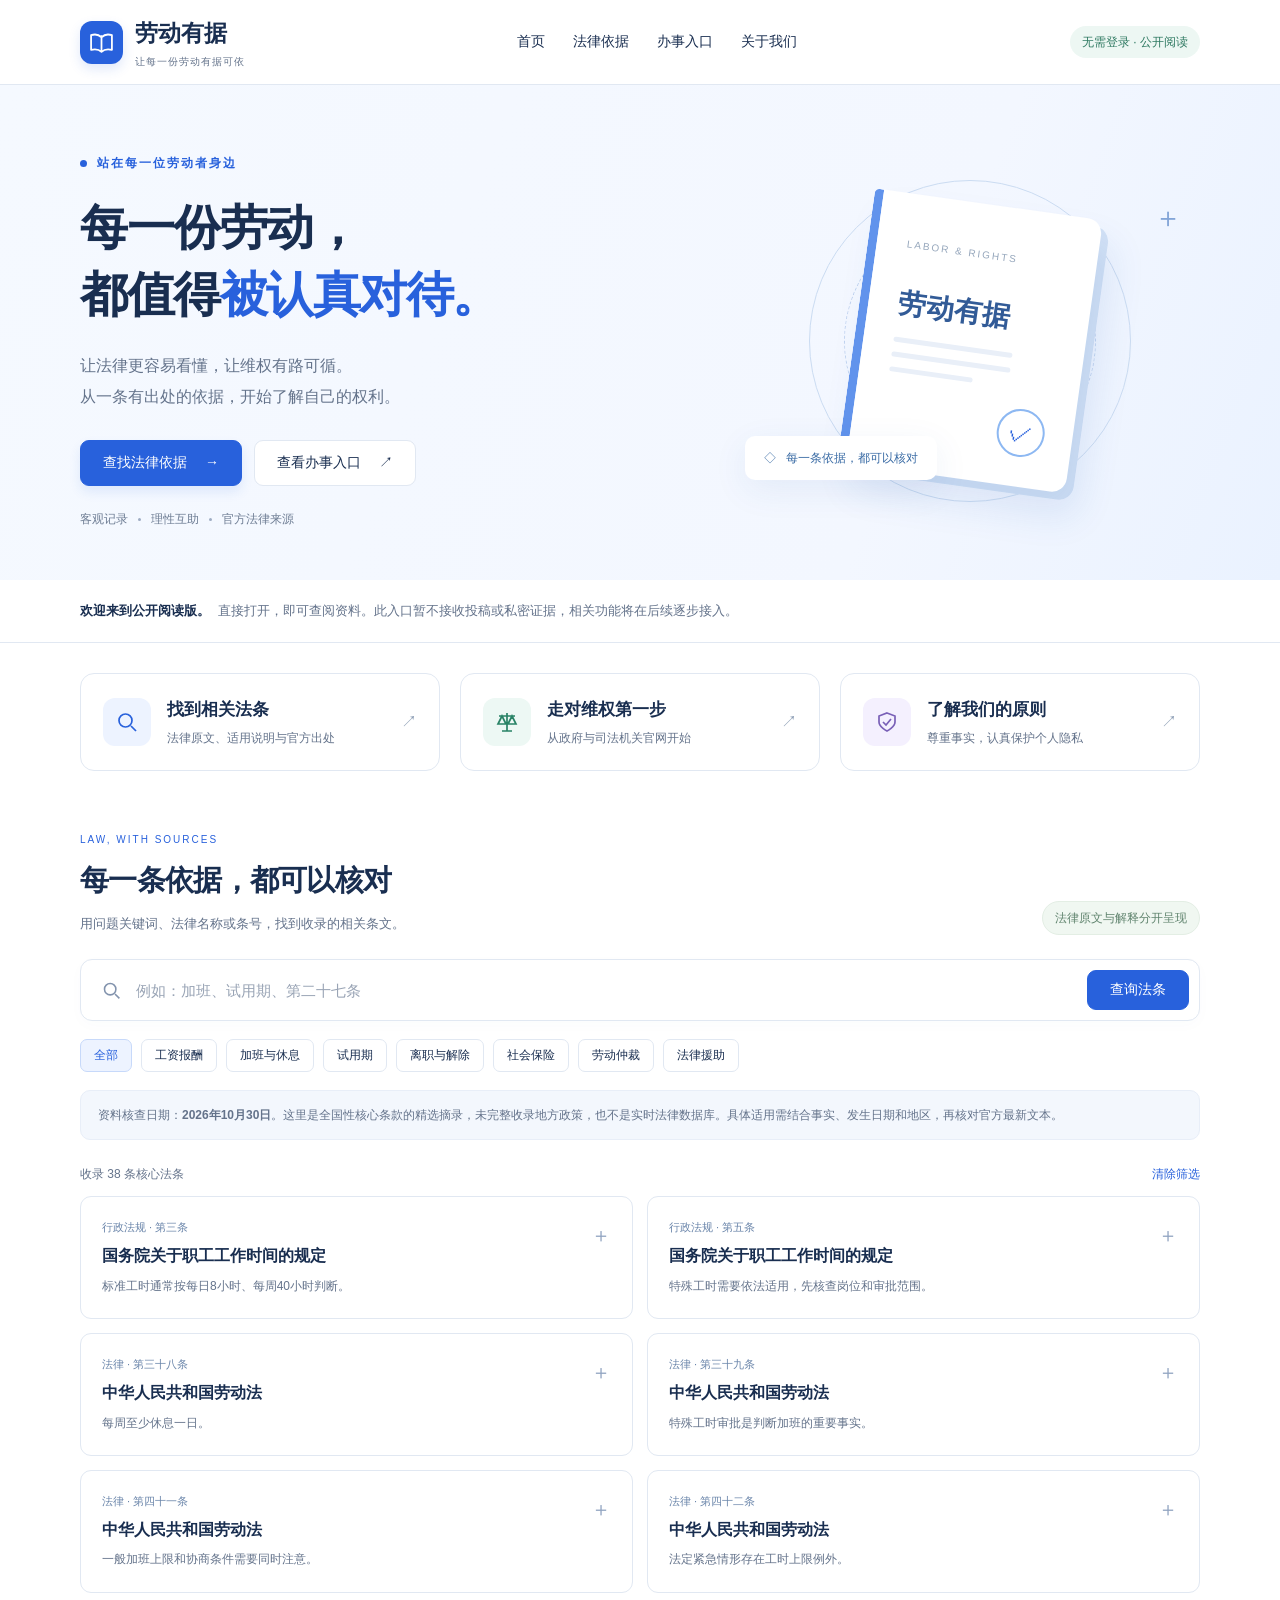
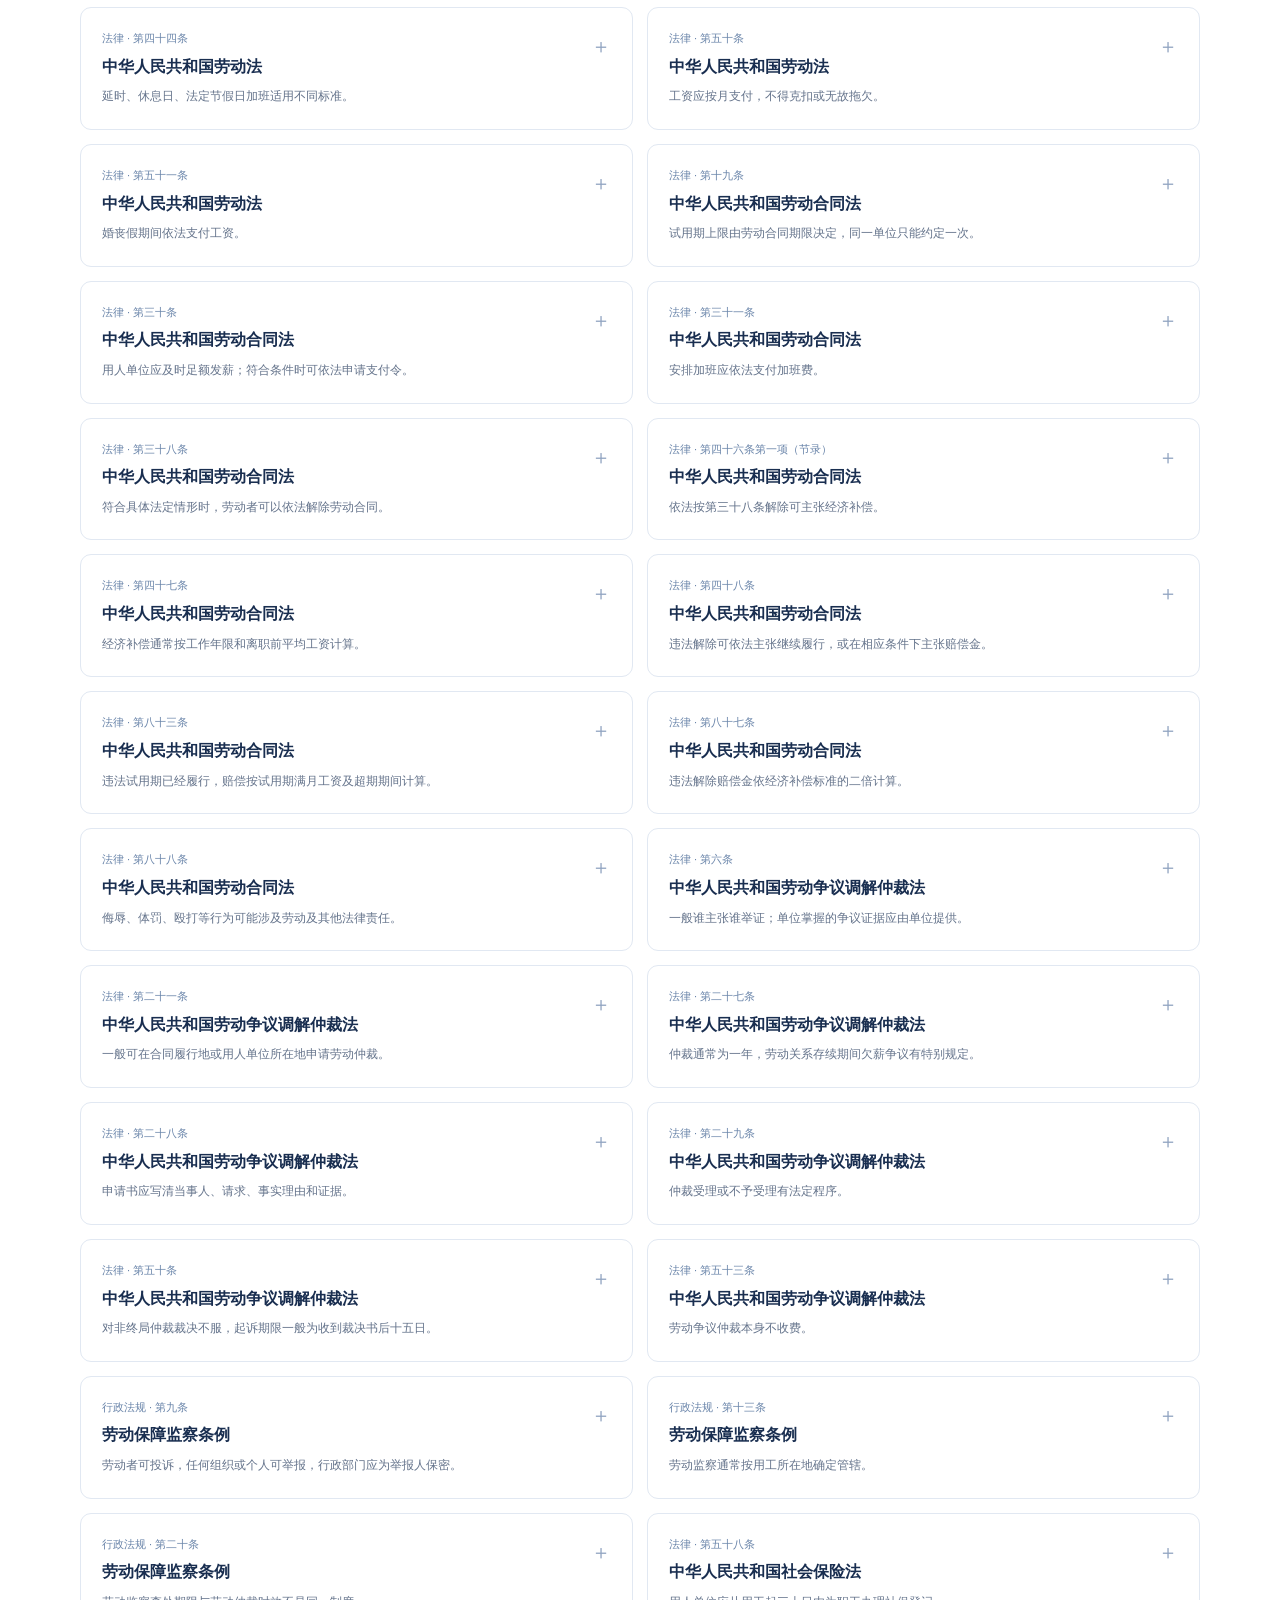
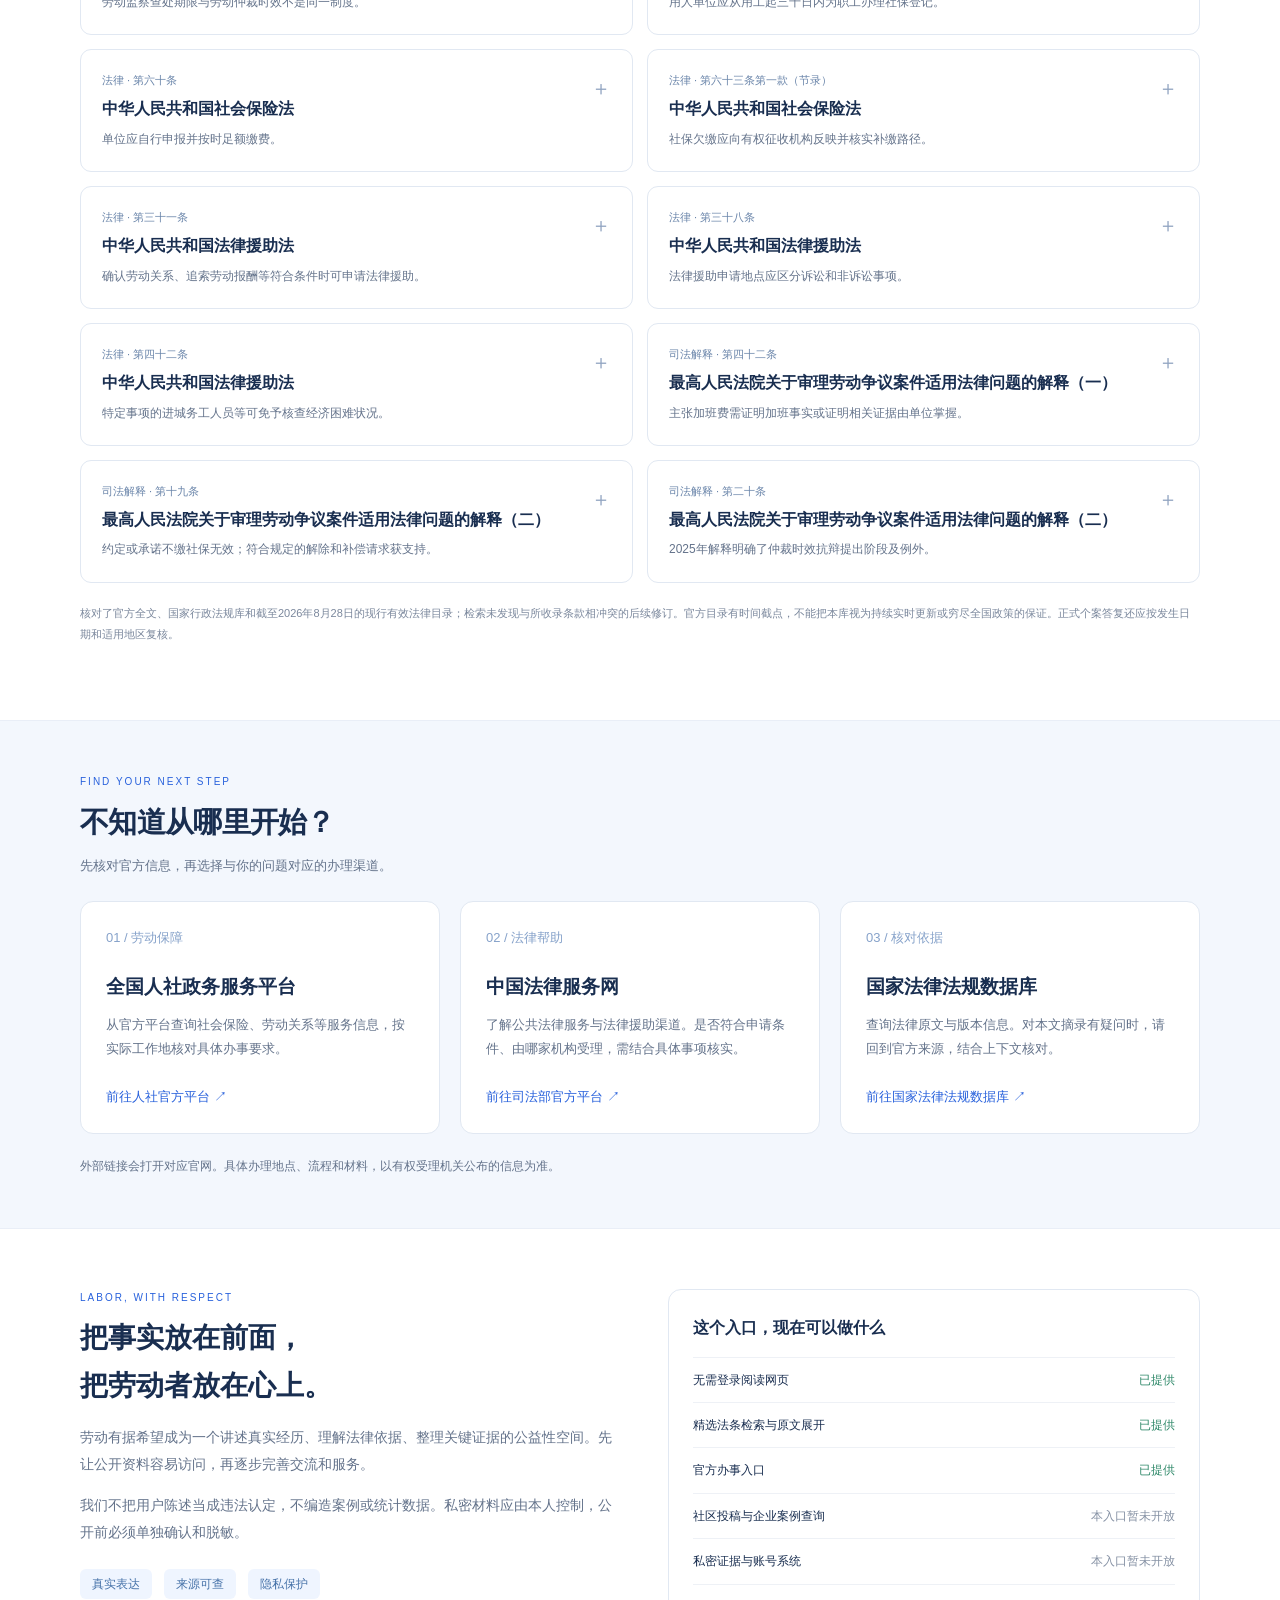
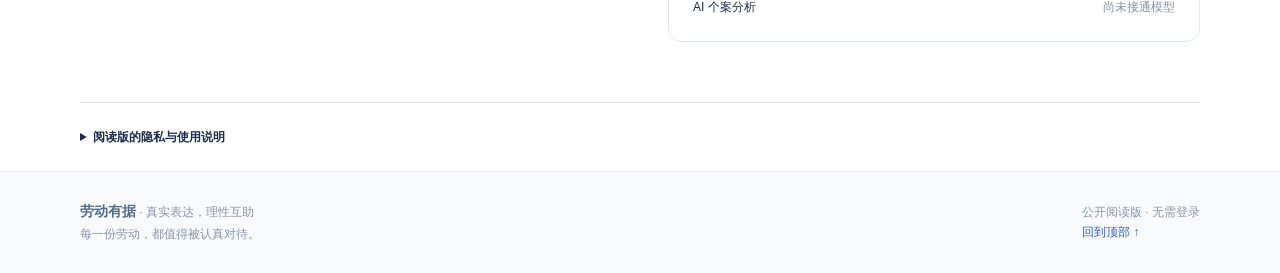
==== index.html @ a8820b89 "发布劳动有据公开阅读版 提供无需登录的首页、38条带官方来源的法条检索和官方办事入口。页面资源自包含，明确说明尚未接入的社区、证据和AI功能。" ====
<!doctype html>
<html lang="zh-CN">
<head>
<meta charset="utf-8"><meta name="viewport" content="width=device-width, initial-scale=1">
<meta name="description" content="劳动有据：无需登录阅读劳动法律资料，查询带官方来源的法条，找到维权办事入口。">
<meta name="theme-color" content="#2861dc"><meta name="referrer" content="no-referrer">
<title>劳动有据 · 让每一份劳动有据可依</title>
<link rel="icon" href="data:image/svg+xml,%3Csvg xmlns='http://www.w3.org/2000/svg' viewBox='0 0 64 64'%3E%3Crect width='64' height='64' rx='16' fill='%232861dc'/%3E%3Cpath d='M32 18v31M32 22c-7-6-15-6-22-5v27c7-1 15-1 22 5 7-6 15-6 22-5V17c-7-1-15-1-22 5Z' fill='none' stroke='white' stroke-width='4' stroke-linejoin='round'/%3E%3C/svg%3E">
<style>
:root{color-scheme:light;--blue:#2861dc;--ink:#192e50;--muted:#64738b;--line:#e1e8f2;--pale:#f3f7fd}*{box-sizing:border-box}html{scroll-behavior:smooth;scroll-padding-top:110px}body{margin:0;color:var(--ink);background:#fff;font-family:-apple-system,BlinkMacSystemFont,"Segoe UI","PingFang SC","Microsoft YaHei",sans-serif;line-height:1.7}a{color:inherit;text-decoration:none}button,input{font:inherit}button,a,input,summary{-webkit-tap-highlight-color:transparent}button,a{touch-action:manipulation}button,summary{cursor:pointer}a:focus-visible,button:focus-visible,input:focus-visible,summary:focus-visible{outline:3px solid #729eff;outline-offset:4px}button{color:inherit}svg{flex-shrink:0}h1,h2,h3,h4,p{margin-top:0}p{color:var(--muted)}.wrap{width:min(1120px,calc(100% - 48px));margin:auto}.skip{position:fixed;top:-100px;background:white;padding:12px;z-index:5}.skip:focus{top:10px}.header{border-bottom:1px solid var(--line);background:rgba(255,255,255,.97);position:sticky;top:0;z-index:3}.header-inner{min-height:84px;display:flex;align-items:center;justify-content:space-between;gap:20px}.brand{display:flex;align-items:center;gap:12px;font-weight:750;font-size:23px;white-space:nowrap}.brand small{font-size:10px;color:var(--muted);display:block;letter-spacing:1px;font-weight:400}.brand-mark{width:43px;height:43px;display:grid;place-items:center;border-radius:12px;background:var(--blue);color:white;box-shadow:0 5px 12px #2861dc25}.nav{display:flex;align-items:center;gap:28px;font-size:14px}.nav a:hover{color:var(--blue)}.pill{border-radius:50px;background:#edf7f3;color:#2e7961;padding:6px 12px;white-space:nowrap;font-size:12px}.hero{padding:68px 0 50px;background:linear-gradient(110deg,#f5f9ff,#f3f7ff 70%,#eaf2ff);overflow:hidden}.hero-inner{display:grid;grid-template-columns:1.35fr 1fr;align-items:center;gap:40px}.eyebrow{color:var(--blue);font-size:12px;letter-spacing:2px;font-weight:650;margin-bottom:22px;display:flex;align-items:center;gap:10px}.eyebrow:before{content:"";width:7px;height:7px;border-radius:50%;background:var(--blue)}h1{font-size:48px;line-height:1.38;letter-spacing:-1.5px;margin-bottom:22px}h1 span{color:var(--blue)}.hero-copy>p{font-size:16px;line-height:1.95}.actions{display:flex;gap:12px;margin-top:28px;flex-wrap:wrap}.btn{display:inline-flex;align-items:center;justify-content:center;gap:18px;min-height:46px;padding:10px 22px;border-radius:9px;border:1px solid var(--line);background:white;font-size:14px;font-weight:550}.btn.primary{color:white;background:var(--blue);border-color:var(--blue);box-shadow:0 6px 12px #2861dc1c}.btn:hover{transform:translateY(-1px)}.hero-foot{display:flex;align-items:center;gap:10px;margin-top:23px;font-size:12px;color:#6e7d94}.hero-foot i{width:3px;height:3px;border-radius:50%;background:#9eacc3}.art{height:330px;position:relative;display:grid;place-items:center}.art:before{content:"";position:absolute;width:320px;height:320px;border:1px solid #cbdcf2;border-radius:50%}.art:after{content:"";position:absolute;width:250px;height:250px;border:1px dashed #bfd2ef;border-radius:50%}.book{width:230px;height:276px;background:white;border-radius:5px 15px 15px 5px;box-shadow:15px 24px 36px #2259ac1a,8px 7px 0 #d3e2f6;transform:rotate(8deg);z-index:1;padding:35px 30px;border-left:9px solid #6193ec;position:relative}.book small{font-size:10px;letter-spacing:2px;color:#96a7bc}.book strong{font-size:28px;display:block;margin:24px 0 6px;color:#325b97}.book-line{height:5px;width:120px;background:#e9eff8;margin-top:10px;border-radius:4px}.book-line.short{width:84px}.book-seal{border:2px solid #8db8f2;border-radius:50%;height:48px;width:48px;display:grid;place-items:center;color:var(--blue);position:absolute;bottom:30px;right:28px;font-size:24px}.art-tag{position:absolute;z-index:2;bottom:26px;left:5px;border-radius:10px;background:white;box-shadow:0 10px 35px #2759a114;padding:12px 19px;color:#386aa4;font-size:12px;display:flex;align-items:center;gap:10px}.art-plus{position:absolute;top:18px;right:18px;color:#83a5d8;font-size:28px;font-weight:200}.read-note{padding:20px 0;color:var(--muted);font-size:13px;border-bottom:1px solid var(--line)}.read-note strong{color:var(--ink);margin-right:8px}.entry-grid{display:grid;grid-template-columns:repeat(3,1fr);gap:20px;margin:30px 0 60px}.entry{border:1px solid var(--line);border-radius:14px;padding:22px;display:flex;align-items:center;gap:16px;transition:border-color .2s,box-shadow .2s}.entry:hover{border-color:#a8c1ed;box-shadow:0 8px 24px #245bb20a}.entry-icon{height:48px;width:48px;background:#edf3ff;display:grid;place-items:center;border-radius:12px;color:var(--blue);flex-shrink:0}.entry:nth-child(2) .entry-icon{background:#edf8f4;color:#298366}.entry:nth-child(3) .entry-icon{background:#f4f0fe;color:#7960b7}.entry h2{font-size:17px;margin:0 0 3px}.entry p{font-size:12px;margin:0}.entry .arrow{color:#8fa0b7;margin-left:auto}.section{padding-bottom:64px}.section-head{display:flex;align-items:end;justify-content:space-between;gap:16px;margin-bottom:24px}.section-head h2{font-size:29px;letter-spacing:-.7px;margin:0}.section-head p{font-size:13px;margin:8px 0 0}.section-kicker{font-size:10px;color:var(--blue);letter-spacing:2px;display:block;margin-bottom:8px}.source-badge{font-size:12px;color:#60846e;background:#f0f7f1;border:1px solid #e3eee4;padding:6px 12px;border-radius:50px;white-space:nowrap}.search-box{display:flex;align-items:center;gap:12px;border:1px solid var(--line);border-radius:12px;padding:10px 10px 10px 20px;box-shadow:0 4px 15px #254e8e05;background:white}.search-box svg{color:#8293ad}.search-box input{border:0;outline:none;flex:1;min-width:0;height:38px;color:var(--ink);background:transparent;font-size:15px}.search-box input::placeholder{color:#99a4b5}.search-box .btn{min-height:40px;padding:7px 22px;box-shadow:none}.chips{display:flex;gap:9px;flex-wrap:wrap;margin:18px 0}.chip{padding:5px 13px;font-size:12px;border:1px solid var(--line);background:white;border-radius:7px}.chip.active{background:#edf3ff;border-color:#c7d9fa;color:var(--blue)}.law-note{background:var(--pale);border:1px solid #e8eef8;border-radius:10px;padding:13px 17px;color:var(--muted);font-size:12px;line-height:1.85;margin-bottom:18px}.result-heading{display:flex;justify-content:space-between;font-size:12px;color:var(--muted);margin:24px 0 12px;gap:10px}.text-button{background:none;border:0;color:var(--blue);padding:0;font-size:12px}.laws-grid{display:grid;grid-template-columns:1fr 1fr;gap:14px;align-items:start}.law-card{border:1px solid var(--line);border-radius:11px;overflow:hidden;background:white;scroll-margin-top:100px}.law-card[hidden]{display:none}.law-card summary{list-style:none;display:flex;gap:14px;justify-content:space-between;padding:21px}.law-card summary::-webkit-details-marker{display:none}.law-card summary small{font-size:11px;display:block;color:#6a85aa;margin-bottom:6px}.law-card summary strong{font-size:16px;line-height:1.6;display:block}.law-description{font-size:12px;color:var(--muted);display:block;margin-top:7px;line-height:1.8}.expand{font-size:20px;color:#91a4c1;font-weight:400;flex-shrink:0}.law-card[open]{grid-column:1/-1;background:#fcfdff;border-color:#bed0ef}.law-card[open] .expand{transform:rotate(45deg)}.law-content{padding:0 22px 24px;font-size:14px}.law-content h4{font-size:12px;color:#53719b;font-weight:600;margin:14px 0 8px}.law-content p{line-height:1.95;margin-bottom:18px}.law-content blockquote{margin:0;padding:17px 20px;background:#f0f5fd;border-left:3px solid #5e8ee9;white-space:pre-line;line-height:1.95}.law-content dl{display:grid;grid-template-columns:100px 1fr;font-size:12px;gap:8px 14px;color:var(--muted);margin:22px 0}.law-content dd{margin:0}.source-link{color:var(--blue);font-size:13px;display:inline-block;border-bottom:1px solid #d4e0f6;padding-bottom:3px}.empty{padding:48px 20px;text-align:center;background:var(--pale);border-radius:12px}.empty h3{font-size:18px;margin-bottom:10px}.empty p{font-size:13px}.coverage{margin-top:20px;color:#7a879c;font-size:11px;line-height:1.9}.guide-section{background:var(--pale);border-top:1px solid #e9eef7;border-bottom:1px solid #e9eef7;padding:52px 0}.guides-grid{display:grid;grid-template-columns:repeat(3,1fr);gap:20px}.guide-card{border:1px solid var(--line);border-radius:13px;background:white;padding:25px;display:flex;flex-direction:column}.guide-card .number{font-size:13px;color:#86a2ca;margin-bottom:22px}.guide-card h3{font-size:19px;margin-bottom:9px}.guide-card p{font-size:13px;flex:1;margin-bottom:24px;line-height:1.9}.guide-card a{font-size:13px;color:var(--blue)}.guide-foot{font-size:12px;color:var(--muted);margin:22px 0 0}.about{padding:60px 0;display:grid;grid-template-columns:1fr 1fr;gap:56px}.about h2{font-size:28px;margin-bottom:14px}.about p{font-size:14px;line-height:1.95}.principles{display:flex;flex-wrap:wrap;gap:12px;font-size:12px;color:#4672a9;margin-top:22px}.principles span{background:#eff5ff;padding:5px 12px;border-radius:6px}.status-card{border:1px solid var(--line);border-radius:13px;padding:24px;background:#fff}.status-card h3{font-size:16px;margin-bottom:15px}.status-row{display:flex;justify-content:space-between;gap:12px;border-top:1px solid #eef1f6;padding:12px 0;font-size:12px}.status-row span:last-child{color:#8591a4;white-space:nowrap}.status-row .ready{color:#2c8767!important}.status-row:last-child{padding-bottom:0}.privacy{border-top:1px solid var(--line);padding:24px 0;color:var(--muted);font-size:12px}.privacy summary{font-weight:600;color:var(--ink)}.privacy p{margin:12px 0 0}.footer{background:#f8fafd;border-top:1px solid var(--line);padding:28px 0}.footer-inner{display:flex;justify-content:space-between;align-items:center;gap:20px;font-size:12px;color:#8996ab}.footer strong{color:#546b8c;font-size:14px}.footer a{color:var(--blue)}[hidden]{display:none!important}
@media(max-width:850px){.nav{gap:16px}.hero{padding:48px 0}.hero-inner{gap:12px;grid-template-columns:1.3fr 1fr}h1{font-size:38px}.art{transform:scale(.85)}.entry-grid{gap:12px;margin-bottom:46px}.entry{padding:16px;gap:10px}.entry-icon{width:38px;height:38px}.entry h2{font-size:15px}.entry p{font-size:11px}.entry .arrow{display:none}.guides-grid{gap:12px}.guide-card{padding:20px}.about{gap:30px}}@media(max-width:650px){.wrap{width:calc(100% - 36px)}.header-inner{min-height:110px;flex-wrap:wrap;gap:8px;padding-top:15px;padding-bottom:12px}.brand{font-size:21px;gap:10px}.brand-mark{width:36px;height:36px}.brand small{font-size:9px}.nav{order:3;width:100%;justify-content:space-between;gap:8px;font-size:12px}.pill{font-size:10px;padding:4px 9px}.hero{padding:36px 0 33px}.hero-inner{display:block}.hero-copy{position:relative;z-index:1}h1{font-size:36px;letter-spacing:-1px;line-height:1.4}.hero-copy>p{font-size:14px}.eyebrow{font-size:10px;margin-bottom:17px}.art{display:none}.hero-foot{font-size:11px}.actions{gap:10px;margin-top:22px}.btn{padding:10px 16px;font-size:13px;gap:12px}.read-note{font-size:12px;line-height:1.9;padding:16px 0}.entry-grid{grid-template-columns:1fr;margin-top:22px;gap:11px;margin-bottom:38px}.entry{padding:17px;gap:15px}.entry-icon{width:42px;height:42px}.entry h2{font-size:16px}.entry p{font-size:12px}.entry .arrow{display:block}.section{padding-bottom:38px}.section-head{align-items:start;flex-wrap:wrap;margin-bottom:20px;gap:10px}.section-head h2{font-size:25px}.section-head p{font-size:12px}.source-badge{font-size:10px}.search-box{padding:8px 8px 8px 12px;gap:7px}.search-box input{font-size:13px}.search-box .btn{padding:7px 12px;font-size:12px}.search-box svg{width:17px}.chips{gap:7px}.chip{font-size:11px;padding:5px 11px}.laws-grid{grid-template-columns:1fr;gap:12px}.law-card summary{padding:18px}.law-card summary strong{font-size:15px}.law-content{padding:0 18px 20px;font-size:13px}.law-content blockquote{padding:13px 15px}.law-content dl{grid-template-columns:80px 1fr;gap:9px}.guides-grid{grid-template-columns:1fr;gap:13px}.guide-card{padding:21px}.guide-card .number{margin-bottom:8px}.guide-card h3{font-size:18px}.guide-card p{margin-bottom:15px}.guide-section{padding:35px 0}.about{grid-template-columns:1fr;padding:38px 0;gap:22px}.about h2{font-size:25px}.about p{font-size:13px}.status-card{padding:21px}.footer-inner{align-items:start;font-size:11px;flex-direction:column;gap:12px}html{scroll-padding-top:130px}}@media(max-width:360px){h1{font-size:30px}.actions{gap:8px}.actions .btn{padding:10px 12px}.hero-copy>p{font-size:13px}}@media(prefers-reduced-motion:reduce){html{scroll-behavior:auto}.btn:hover{transform:none}}@media print{.header,.art,.actions,.entry-grid,.search-box,.chips,.result-heading,.guide-section,.about,.privacy,.footer{display:none}.hero{padding:15px 0}.hero h1{font-size:24px}.laws-grid{display:block}.law-card{break-inside:avoid;margin:12px 0}.law-card .law-content{display:block}.law-content a:after{content:" " attr(href);font-size:10px;overflow-wrap:anywhere}}
</style>
</head>
<body id="top">
<a class="skip" href="#main">跳到正文</a>
<header class="header"><div class="wrap header-inner"><a class="brand" href="#top" aria-label="劳动有据首页"><span class="brand-mark"><svg width="25" height="25" viewBox="0 0 24 24" fill="none" stroke="currentColor" stroke-width="1.7" aria-hidden="true"><path d="M12 5v16M12 7C9 4 5 4 2 5v14c4-1 7-1 10 2 3-3 6-3 10-2V5c-3-1-7-1-10 2Z" stroke-linejoin="round"/></svg></span><span>劳动有据<small>让每一份劳动有据可依</small></span></a><nav class="nav" aria-label="主导航"><a href="#top">首页</a><a href="#laws">法律依据</a><a href="#guides">办事入口</a><a href="#about">关于我们</a></nav><span class="pill">无需登录 · 公开阅读</span></div></header>
<main id="main">
<section class="hero"><div class="wrap hero-inner"><div class="hero-copy"><div class="eyebrow">站在每一位劳动者身边</div><h1>每一份劳动，<br>都值得<span>被认真对待。</span></h1><p>让法律更容易看懂，让维权有路可循。<br>从一条有出处的依据，开始了解自己的权利。</p><div class="actions"><a class="btn primary" href="#laws">查找法律依据 <span aria-hidden="true">→</span></a><a class="btn" href="#guides">查看办事入口 <span aria-hidden="true">↗</span></a></div><div class="hero-foot"><span>客观记录</span><i></i><span>理性互助</span><i></i><span>官方法律来源</span></div></div><div class="art" aria-hidden="true"><div class="book"><small>LABOR & RIGHTS</small><strong>劳动有据</strong><div class="book-line"></div><div class="book-line"></div><div class="book-line short"></div><span class="book-seal">✓</span></div><div class="art-tag"><span>◇</span>每一条依据，都可以核对</div><span class="art-plus">＋</span></div></div></section>
<div class="read-note"><div class="wrap"><strong>欢迎来到公开阅读版。</strong>直接打开，即可查阅资料。此入口暂不接收投稿或私密证据，相关功能将在后续逐步接入。</div></div>
<div class="wrap"><div class="entry-grid"><a class="entry" href="#laws"><span class="entry-icon"><svg width="24" height="24" viewBox="0 0 24 24" fill="none" stroke="currentColor" stroke-width="1.7" aria-hidden="true"><circle cx="10.5" cy="10.5" r="6.5"/><path d="m16 16 5 5"/></svg></span><div><h2>找到相关法条</h2><p>法律原文、适用说明与官方出处</p></div><span class="arrow">↗</span></a><a class="entry" href="#guides"><span class="entry-icon"><svg width="24" height="24" viewBox="0 0 24 24" fill="none" stroke="currentColor" stroke-width="1.7" aria-hidden="true"><path d="M12 3v18M4 6h16M7 6l-4 8h8L7 6Zm10 0-4 8h8l-4-8ZM7 21h10"/></svg></span><div><h2>走对维权第一步</h2><p>从政府与司法机关官网开始</p></div><span class="arrow">↗</span></a><a class="entry" href="#about"><span class="entry-icon"><svg width="24" height="24" viewBox="0 0 24 24" fill="none" stroke="currentColor" stroke-width="1.7" aria-hidden="true"><path d="m12 3 8 3v6c0 5-8 9-8 9s-8-4-8-9V6l8-3Z"/><path d="m8 12 3 3 5-6"/></svg></span><div><h2>了解我们的原则</h2><p>尊重事实，认真保护个人隐私</p></div><span class="arrow">↗</span></a></div>
<section class="section" id="laws"><div class="section-head"><div><span class="section-kicker">LAW, WITH SOURCES</span><h2>每一条依据，都可以核对</h2><p>用问题关键词、法律名称或条号，找到收录的相关条文。</p></div><span class="source-badge">法律原文与解释分开呈现</span></div>
<form class="search-box" id="search-form" role="search"><svg width="21" height="21" viewBox="0 0 24 24" fill="none" stroke="currentColor" stroke-width="1.8" aria-hidden="true"><circle cx="10.5" cy="10.5" r="6.5"/><path d="m16 16 5 5"/></svg><input id="query" type="search" aria-label="搜索法律名称、问题或条号" maxlength="120" placeholder="例如：加班、试用期、第二十七条" autocomplete="off"><button class="btn primary" type="submit">查询法条</button></form>
<div class="chips" aria-label="常见问题筛选"><button class="chip active" data-query="" aria-pressed="true">全部</button><button class="chip" data-query="工资" aria-pressed="false">工资报酬</button><button class="chip" data-query="加班" aria-pressed="false">加班与休息</button><button class="chip" data-query="试用期" aria-pressed="false">试用期</button><button class="chip" data-query="解除" aria-pressed="false">离职与解除</button><button class="chip" data-query="社保" aria-pressed="false">社会保险</button><button class="chip" data-query="仲裁" aria-pressed="false">劳动仲裁</button><button class="chip" data-query="法律援助" aria-pressed="false">法律援助</button></div>
<div class="law-note">资料核查日期：<strong>2026年10月30日</strong>。这里是全国性核心条款的精选摘录，未完整收录地方政策，也不是实时法律数据库。具体适用需结合事实、发生日期和地区，再核对官方最新文本。</div>
<div class="result-heading"><span id="result-count" role="status" aria-live="polite">收录 38 条核心法条</span><button class="text-button" id="reset" type="button">清除筛选</button></div>
<div class="laws-grid" id="law-list"><details class="law-card" data-search="国务院关于职工工作时间的规定 第三条 职工每日工作8小时，每周工作40小时。 标准工时通常按每日8小时、每周40小时判断。 应结合第五条及经批准的特殊工时制度核查；不能只因周末工作就认定违法。 加班 工时">
    <summary><span><small>行政法规 · 第三条</small><strong>国务院关于职工工作时间的规定</strong><span class="law-description">标准工时通常按每日8小时、每周40小时判断。</span></span><b class="expand" aria-hidden="true">＋</b></summary>
    <div class="law-content"><h4>法律原文</h4><blockquote>职工每日工作8小时，每周工作40小时。</blockquote><h4>理解与适用</h4><p>应结合第五条及经批准的特殊工时制度核查；不能只因周末工作就认定违法。</p><dl><dt>施行日期</dt><dd>1995-05-01</dd><dt>当前版本施行</dt><dd>1995-05-01</dd><dt>修订情况</dt><dd>1994年发布，1995年3月25日修订，修订文本自1995年5月1日起施行。</dd><dt>效力核查记录</dt><dd>现行有效（依据所列官方文本及目录核查），核查日期 2026-10-30</dd><dt>适用范围</dt><dd>全国（中国大陆；适用对象及例外以法条为准）</dd></dl><a class="source-link" href="https://xzfg.moj.gov.cn/mobile/law/detail?LawID=629" target="_blank" rel="noopener noreferrer">查看司法部国家行政法规库原文 <span aria-hidden="true">↗</span></a></div></details>
<details class="law-card" data-search="国务院关于职工工作时间的规定 第五条 因工作性质或者生产特点的限制，不能实行每日工作8小时、每周工作40小时标准工时制度的，按照国家有关规定，可以实行其他工作和休息办法。 特殊工时需要依法适用，先核查岗位和审批范围。  加班 工时">
    <summary><span><small>行政法规 · 第五条</small><strong>国务院关于职工工作时间的规定</strong><span class="law-description">特殊工时需要依法适用，先核查岗位和审批范围。</span></span><b class="expand" aria-hidden="true">＋</b></summary>
    <div class="law-content"><h4>法律原文</h4><blockquote>因工作性质或者生产特点的限制，不能实行每日工作8小时、每周工作40小时标准工时制度的，按照国家有关规定，可以实行其他工作和休息办法。</blockquote><h4>理解与适用</h4><p>特殊工时需要依法适用，先核查岗位和审批范围。</p><dl><dt>施行日期</dt><dd>1995-05-01</dd><dt>当前版本施行</dt><dd>1995-05-01</dd><dt>修订情况</dt><dd>1994年发布，1995年3月25日修订，修订文本自1995年5月1日起施行。</dd><dt>效力核查记录</dt><dd>现行有效（依据所列官方文本及目录核查），核查日期 2026-10-30</dd><dt>适用范围</dt><dd>全国（中国大陆；适用对象及例外以法条为准）</dd></dl><a class="source-link" href="https://xzfg.moj.gov.cn/mobile/law/detail?LawID=629" target="_blank" rel="noopener noreferrer">查看司法部国家行政法规库原文 <span aria-hidden="true">↗</span></a></div></details>
<details class="law-card" data-search="中华人民共和国劳动法 第三十八条 用人单位应当保证劳动者每周至少休息一日。 每周至少休息一日。  加班 休息休假">
    <summary><span><small>法律 · 第三十八条</small><strong>中华人民共和国劳动法</strong><span class="law-description">每周至少休息一日。</span></span><b class="expand" aria-hidden="true">＋</b></summary>
    <div class="law-content"><h4>法律原文</h4><blockquote>用人单位应当保证劳动者每周至少休息一日。</blockquote><h4>理解与适用</h4><p>每周至少休息一日。</p><dl><dt>施行日期</dt><dd>1995-01-01</dd><dt>当前版本施行</dt><dd>2018-12-29</dd><dt>修订情况</dt><dd>1994年通过，2009年、2018年修正；采用2018年修正文本。</dd><dt>效力核查记录</dt><dd>现行有效（依据所列官方文本及目录核查），核查日期 2026-10-30</dd><dt>适用范围</dt><dd>全国（中国大陆；适用对象及例外以法条为准）</dd></dl><a class="source-link" href="https://www.mohrss.gov.cn/xxgk2020/fdzdgknr/zcfg/fl/202011/t20201102_394625.html" target="_blank" rel="noopener noreferrer">查看人力资源和社会保障部原文 <span aria-hidden="true">↗</span></a></div></details>
<details class="law-card" data-search="中华人民共和国劳动法 第三十九条 企业因生产特点不能实行本法第三十六条、第三十八条规定的，经劳动行政部门批准，可以实行其他工作和休息办法。 特殊工时审批是判断加班的重要事实。  加班 工时">
    <summary><span><small>法律 · 第三十九条</small><strong>中华人民共和国劳动法</strong><span class="law-description">特殊工时审批是判断加班的重要事实。</span></span><b class="expand" aria-hidden="true">＋</b></summary>
    <div class="law-content"><h4>法律原文</h4><blockquote>企业因生产特点不能实行本法第三十六条、第三十八条规定的，经劳动行政部门批准，可以实行其他工作和休息办法。</blockquote><h4>理解与适用</h4><p>特殊工时审批是判断加班的重要事实。</p><dl><dt>施行日期</dt><dd>1995-01-01</dd><dt>当前版本施行</dt><dd>2018-12-29</dd><dt>修订情况</dt><dd>1994年通过，2009年、2018年修正；采用2018年修正文本。</dd><dt>效力核查记录</dt><dd>现行有效（依据所列官方文本及目录核查），核查日期 2026-10-30</dd><dt>适用范围</dt><dd>全国（中国大陆；适用对象及例外以法条为准）</dd></dl><a class="source-link" href="https://www.mohrss.gov.cn/xxgk2020/fdzdgknr/zcfg/fl/202011/t20201102_394625.html" target="_blank" rel="noopener noreferrer">查看人力资源和社会保障部原文 <span aria-hidden="true">↗</span></a></div></details>
<details class="law-card" data-search="中华人民共和国劳动法 第四十一条 用人单位由于生产经营需要，经与工会和劳动者协商后可以延长工作时间，一般每日不得超过一小时；因特殊原因需要延长工作时间的，在保障劳动者身体健康的条件下延长工作时间每日不得超过三小时，但是每月不得超过三十六小时。 一般加班上限和协商条件需要同时注意。 第四十二条规定紧急处置等例外；特殊工时也需单独审查。 加班 工时">
    <summary><span><small>法律 · 第四十一条</small><strong>中华人民共和国劳动法</strong><span class="law-description">一般加班上限和协商条件需要同时注意。</span></span><b class="expand" aria-hidden="true">＋</b></summary>
    <div class="law-content"><h4>法律原文</h4><blockquote>用人单位由于生产经营需要，经与工会和劳动者协商后可以延长工作时间，一般每日不得超过一小时；因特殊原因需要延长工作时间的，在保障劳动者身体健康的条件下延长工作时间每日不得超过三小时，但是每月不得超过三十六小时。</blockquote><h4>理解与适用</h4><p>第四十二条规定紧急处置等例外；特殊工时也需单独审查。</p><dl><dt>施行日期</dt><dd>1995-01-01</dd><dt>当前版本施行</dt><dd>2018-12-29</dd><dt>修订情况</dt><dd>1994年通过，2009年、2018年修正；采用2018年修正文本。</dd><dt>效力核查记录</dt><dd>现行有效（依据所列官方文本及目录核查），核查日期 2026-10-30</dd><dt>适用范围</dt><dd>全国（中国大陆；适用对象及例外以法条为准）</dd></dl><a class="source-link" href="https://www.mohrss.gov.cn/xxgk2020/fdzdgknr/zcfg/fl/202011/t20201102_394625.html" target="_blank" rel="noopener noreferrer">查看人力资源和社会保障部原文 <span aria-hidden="true">↗</span></a></div></details>
<details class="law-card" data-search="中华人民共和国劳动法 第四十二条 有下列情形之一的，延长工作时间不受本法第四十一条规定的限制：
（一）发生自然灾害、事故或者因其他原因，威胁劳动者生命健康和财产安全，需要紧急处理的；
（二）生产设备、交通运输线路、公共设施发生故障，影响生产和公众利益，必须及时抢修的；
（三）法律、行政法规规定的其他情形。 法定紧急情形存在工时上限例外。  加班 工时">
    <summary><span><small>法律 · 第四十二条</small><strong>中华人民共和国劳动法</strong><span class="law-description">法定紧急情形存在工时上限例外。</span></span><b class="expand" aria-hidden="true">＋</b></summary>
    <div class="law-content"><h4>法律原文</h4><blockquote>有下列情形之一的，延长工作时间不受本法第四十一条规定的限制：
（一）发生自然灾害、事故或者因其他原因，威胁劳动者生命健康和财产安全，需要紧急处理的；
（二）生产设备、交通运输线路、公共设施发生故障，影响生产和公众利益，必须及时抢修的；
（三）法律、行政法规规定的其他情形。</blockquote><h4>理解与适用</h4><p>法定紧急情形存在工时上限例外。</p><dl><dt>施行日期</dt><dd>1995-01-01</dd><dt>当前版本施行</dt><dd>2018-12-29</dd><dt>修订情况</dt><dd>1994年通过，2009年、2018年修正；采用2018年修正文本。</dd><dt>效力核查记录</dt><dd>现行有效（依据所列官方文本及目录核查），核查日期 2026-10-30</dd><dt>适用范围</dt><dd>全国（中国大陆；适用对象及例外以法条为准）</dd></dl><a class="source-link" href="https://www.mohrss.gov.cn/xxgk2020/fdzdgknr/zcfg/fl/202011/t20201102_394625.html" target="_blank" rel="noopener noreferrer">查看人力资源和社会保障部原文 <span aria-hidden="true">↗</span></a></div></details>
<details class="law-card" data-search="中华人民共和国劳动法 第四十四条 有下列情形之一的，用人单位应当按照下列标准支付高于劳动者正常工作时间工资的工资报酬：
（一）安排劳动者延长工作时间的，支付不低于工资的百分之一百五十的工资报酬；
（二）休息日安排劳动者工作又不能安排补休的，支付不低于工资的百分之二百的工资报酬；
（三）法定休假日安排劳动者工作的，支付不低于工资的百分之三百的工资报酬。 延时、休息日、法定节假日加班适用不同标准。 先核查工时制度、安排或认可加班的证据、休息日补休、工资基数；不定时工时具体待遇还需核查当地规定。 加班 工资">
    <summary><span><small>法律 · 第四十四条</small><strong>中华人民共和国劳动法</strong><span class="law-description">延时、休息日、法定节假日加班适用不同标准。</span></span><b class="expand" aria-hidden="true">＋</b></summary>
    <div class="law-content"><h4>法律原文</h4><blockquote>有下列情形之一的，用人单位应当按照下列标准支付高于劳动者正常工作时间工资的工资报酬：
（一）安排劳动者延长工作时间的，支付不低于工资的百分之一百五十的工资报酬；
（二）休息日安排劳动者工作又不能安排补休的，支付不低于工资的百分之二百的工资报酬；
（三）法定休假日安排劳动者工作的，支付不低于工资的百分之三百的工资报酬。</blockquote><h4>理解与适用</h4><p>先核查工时制度、安排或认可加班的证据、休息日补休、工资基数；不定时工时具体待遇还需核查当地规定。</p><dl><dt>施行日期</dt><dd>1995-01-01</dd><dt>当前版本施行</dt><dd>2018-12-29</dd><dt>修订情况</dt><dd>1994年通过，2009年、2018年修正；采用2018年修正文本。</dd><dt>效力核查记录</dt><dd>现行有效（依据所列官方文本及目录核查），核查日期 2026-10-30</dd><dt>适用范围</dt><dd>全国（中国大陆；适用对象及例外以法条为准）</dd></dl><a class="source-link" href="https://www.mohrss.gov.cn/xxgk2020/fdzdgknr/zcfg/fl/202011/t20201102_394625.html" target="_blank" rel="noopener noreferrer">查看人力资源和社会保障部原文 <span aria-hidden="true">↗</span></a></div></details>
<details class="law-card" data-search="中华人民共和国劳动法 第五十条 工资应当以货币形式按月支付给劳动者本人。不得克扣或者无故拖欠劳动者的工资。 工资应按月支付，不得克扣或无故拖欠。  拖欠工资 克扣工资 工资">
    <summary><span><small>法律 · 第五十条</small><strong>中华人民共和国劳动法</strong><span class="law-description">工资应按月支付，不得克扣或无故拖欠。</span></span><b class="expand" aria-hidden="true">＋</b></summary>
    <div class="law-content"><h4>法律原文</h4><blockquote>工资应当以货币形式按月支付给劳动者本人。不得克扣或者无故拖欠劳动者的工资。</blockquote><h4>理解与适用</h4><p>工资应按月支付，不得克扣或无故拖欠。</p><dl><dt>施行日期</dt><dd>1995-01-01</dd><dt>当前版本施行</dt><dd>2018-12-29</dd><dt>修订情况</dt><dd>1994年通过，2009年、2018年修正；采用2018年修正文本。</dd><dt>效力核查记录</dt><dd>现行有效（依据所列官方文本及目录核查），核查日期 2026-10-30</dd><dt>适用范围</dt><dd>全国（中国大陆；适用对象及例外以法条为准）</dd></dl><a class="source-link" href="https://www.mohrss.gov.cn/xxgk2020/fdzdgknr/zcfg/fl/202011/t20201102_394625.html" target="_blank" rel="noopener noreferrer">查看人力资源和社会保障部原文 <span aria-hidden="true">↗</span></a></div></details>
<details class="law-card" data-search="中华人民共和国劳动法 第五十一条 劳动者在法定休假日和婚丧假期间以及依法参加社会活动期间，用人单位应当依法支付工资。 婚丧假期间依法支付工资。 本条没有规定全国统一的婚假天数。必须核查适用省份现行人口与计划生育条例、地方规定及适用条件，不能输出全国统一天数。 婚假 休息休假 工资">
    <summary><span><small>法律 · 第五十一条</small><strong>中华人民共和国劳动法</strong><span class="law-description">婚丧假期间依法支付工资。</span></span><b class="expand" aria-hidden="true">＋</b></summary>
    <div class="law-content"><h4>法律原文</h4><blockquote>劳动者在法定休假日和婚丧假期间以及依法参加社会活动期间，用人单位应当依法支付工资。</blockquote><h4>理解与适用</h4><p>本条没有规定全国统一的婚假天数。必须核查适用省份现行人口与计划生育条例、地方规定及适用条件，不能输出全国统一天数。</p><dl><dt>施行日期</dt><dd>1995-01-01</dd><dt>当前版本施行</dt><dd>2018-12-29</dd><dt>修订情况</dt><dd>1994年通过，2009年、2018年修正；采用2018年修正文本。</dd><dt>效力核查记录</dt><dd>现行有效（依据所列官方文本及目录核查），核查日期 2026-10-30</dd><dt>适用范围</dt><dd>全国（中国大陆；适用对象及例外以法条为准）</dd></dl><a class="source-link" href="https://www.mohrss.gov.cn/xxgk2020/fdzdgknr/zcfg/fl/202011/t20201102_394625.html" target="_blank" rel="noopener noreferrer">查看人力资源和社会保障部原文 <span aria-hidden="true">↗</span></a></div></details>
<details class="law-card" data-search="中华人民共和国劳动合同法 第十九条 劳动合同期限三个月以上不满一年的，试用期不得超过一个月；劳动合同期限一年以上不满三年的，试用期不得超过二个月；三年以上固定期限和无固定期限的劳动合同，试用期不得超过六个月。
同一用人单位与同一劳动者只能约定一次试用期。
以完成一定工作任务为期限的劳动合同或者劳动合同期限不满三个月的，不得约定试用期。
试用期包含在劳动合同期限内。劳动合同仅约定试用期的，试用期不成立，该期限为劳动合同期限。 试用期上限由劳动合同期限决定，同一单位只能约定一次。  试用期">
    <summary><span><small>法律 · 第十九条</small><strong>中华人民共和国劳动合同法</strong><span class="law-description">试用期上限由劳动合同期限决定，同一单位只能约定一次。</span></span><b class="expand" aria-hidden="true">＋</b></summary>
    <div class="law-content"><h4>法律原文</h4><blockquote>劳动合同期限三个月以上不满一年的，试用期不得超过一个月；劳动合同期限一年以上不满三年的，试用期不得超过二个月；三年以上固定期限和无固定期限的劳动合同，试用期不得超过六个月。
同一用人单位与同一劳动者只能约定一次试用期。
以完成一定工作任务为期限的劳动合同或者劳动合同期限不满三个月的，不得约定试用期。
试用期包含在劳动合同期限内。劳动合同仅约定试用期的，试用期不成立，该期限为劳动合同期限。</blockquote><h4>理解与适用</h4><p>试用期上限由劳动合同期限决定，同一单位只能约定一次。</p><dl><dt>施行日期</dt><dd>2008-01-01</dd><dt>当前版本施行</dt><dd>2013-07-01</dd><dt>修订情况</dt><dd>2007年通过，2012年12月28日修正；修正决定自2013年7月1日起施行。</dd><dt>效力核查记录</dt><dd>现行有效（依据所列官方文本及目录核查），核查日期 2026-10-30</dd><dt>适用范围</dt><dd>全国（中国大陆；适用对象及例外以法条为准）</dd></dl><a class="source-link" href="https://www.shanghai.gov.cn/rcjygj/20250606/658d064be68c46fc892530a8cde92258.html" target="_blank" rel="noopener noreferrer">查看上海市人民政府原文 <span aria-hidden="true">↗</span></a></div></details>
<details class="law-card" data-search="中华人民共和国劳动合同法 第三十条 用人单位应当按照劳动合同约定和国家规定，向劳动者及时足额支付劳动报酬。
用人单位拖欠或者未足额支付劳动报酬的，劳动者可以依法向当地人民法院申请支付令，人民法院应当依法发出支付令。 用人单位应及时足额发薪；符合条件时可依法申请支付令。 支付令有适用条件，不能保证申请即获发或对方无异议；存在争议时注意仲裁路径。 拖欠工资 克扣工资 工资">
    <summary><span><small>法律 · 第三十条</small><strong>中华人民共和国劳动合同法</strong><span class="law-description">用人单位应及时足额发薪；符合条件时可依法申请支付令。</span></span><b class="expand" aria-hidden="true">＋</b></summary>
    <div class="law-content"><h4>法律原文</h4><blockquote>用人单位应当按照劳动合同约定和国家规定，向劳动者及时足额支付劳动报酬。
用人单位拖欠或者未足额支付劳动报酬的，劳动者可以依法向当地人民法院申请支付令，人民法院应当依法发出支付令。</blockquote><h4>理解与适用</h4><p>支付令有适用条件，不能保证申请即获发或对方无异议；存在争议时注意仲裁路径。</p><dl><dt>施行日期</dt><dd>2008-01-01</dd><dt>当前版本施行</dt><dd>2013-07-01</dd><dt>修订情况</dt><dd>2007年通过，2012年12月28日修正；修正决定自2013年7月1日起施行。</dd><dt>效力核查记录</dt><dd>现行有效（依据所列官方文本及目录核查），核查日期 2026-10-30</dd><dt>适用范围</dt><dd>全国（中国大陆；适用对象及例外以法条为准）</dd></dl><a class="source-link" href="https://www.shanghai.gov.cn/rcjygj/20250606/658d064be68c46fc892530a8cde92258.html" target="_blank" rel="noopener noreferrer">查看上海市人民政府原文 <span aria-hidden="true">↗</span></a></div></details>
<details class="law-card" data-search="中华人民共和国劳动合同法 第三十一条 用人单位应当严格执行劳动定额标准，不得强迫或者变相强迫劳动者加班。用人单位安排加班的，应当按照国家有关规定向劳动者支付加班费。 安排加班应依法支付加班费。  加班">
    <summary><span><small>法律 · 第三十一条</small><strong>中华人民共和国劳动合同法</strong><span class="law-description">安排加班应依法支付加班费。</span></span><b class="expand" aria-hidden="true">＋</b></summary>
    <div class="law-content"><h4>法律原文</h4><blockquote>用人单位应当严格执行劳动定额标准，不得强迫或者变相强迫劳动者加班。用人单位安排加班的，应当按照国家有关规定向劳动者支付加班费。</blockquote><h4>理解与适用</h4><p>安排加班应依法支付加班费。</p><dl><dt>施行日期</dt><dd>2008-01-01</dd><dt>当前版本施行</dt><dd>2013-07-01</dd><dt>修订情况</dt><dd>2007年通过，2012年12月28日修正；修正决定自2013年7月1日起施行。</dd><dt>效力核查记录</dt><dd>现行有效（依据所列官方文本及目录核查），核查日期 2026-10-30</dd><dt>适用范围</dt><dd>全国（中国大陆；适用对象及例外以法条为准）</dd></dl><a class="source-link" href="https://www.shanghai.gov.cn/rcjygj/20250606/658d064be68c46fc892530a8cde92258.html" target="_blank" rel="noopener noreferrer">查看上海市人民政府原文 <span aria-hidden="true">↗</span></a></div></details>
<details class="law-card" data-search="中华人民共和国劳动合同法 第三十八条 用人单位有下列情形之一的，劳动者可以解除劳动合同：
（一）未按照劳动合同约定提供劳动保护或者劳动条件的；
（二）未及时足额支付劳动报酬的；
（三）未依法为劳动者缴纳社会保险费的；
（四）用人单位的规章制度违反法律、法规的规定，损害劳动者权益的；
（五）因本法第二十六条第一款规定的情形致使劳动合同无效的；
（六）法律、行政法规规定劳动者可以解除劳动合同的其他情形。
用人单位以暴力、威胁或者非法限制人身自由的手段强迫劳动者劳动的，或者用人单位违章指挥、强令冒险作业危及劳动者人身安全的，劳动者可以立即解除劳动合同，不需事先告知用人单位。 符合具体法定情形时，劳动者可以依法解除劳动合同。 不能把任何管理不满自动等同于本条条件；应先核对欠付事实、缴费记录、解除理由和送达证据。 被迫解除 工资 社保">
    <summary><span><small>法律 · 第三十八条</small><strong>中华人民共和国劳动合同法</strong><span class="law-description">符合具体法定情形时，劳动者可以依法解除劳动合同。</span></span><b class="expand" aria-hidden="true">＋</b></summary>
    <div class="law-content"><h4>法律原文</h4><blockquote>用人单位有下列情形之一的，劳动者可以解除劳动合同：
（一）未按照劳动合同约定提供劳动保护或者劳动条件的；
（二）未及时足额支付劳动报酬的；
（三）未依法为劳动者缴纳社会保险费的；
（四）用人单位的规章制度违反法律、法规的规定，损害劳动者权益的；
（五）因本法第二十六条第一款规定的情形致使劳动合同无效的；
（六）法律、行政法规规定劳动者可以解除劳动合同的其他情形。
用人单位以暴力、威胁或者非法限制人身自由的手段强迫劳动者劳动的，或者用人单位违章指挥、强令冒险作业危及劳动者人身安全的，劳动者可以立即解除劳动合同，不需事先告知用人单位。</blockquote><h4>理解与适用</h4><p>不能把任何管理不满自动等同于本条条件；应先核对欠付事实、缴费记录、解除理由和送达证据。</p><dl><dt>施行日期</dt><dd>2008-01-01</dd><dt>当前版本施行</dt><dd>2013-07-01</dd><dt>修订情况</dt><dd>2007年通过，2012年12月28日修正；修正决定自2013年7月1日起施行。</dd><dt>效力核查记录</dt><dd>现行有效（依据所列官方文本及目录核查），核查日期 2026-10-30</dd><dt>适用范围</dt><dd>全国（中国大陆；适用对象及例外以法条为准）</dd></dl><a class="source-link" href="https://www.shanghai.gov.cn/rcjygj/20250606/658d064be68c46fc892530a8cde92258.html" target="_blank" rel="noopener noreferrer">查看上海市人民政府原文 <span aria-hidden="true">↗</span></a></div></details>
<details class="law-card" data-search="中华人民共和国劳动合同法 第四十六条第一项（节录） 有下列情形之一的，用人单位应当向劳动者支付经济补偿：
（一）劳动者依照本法第三十八条规定解除劳动合同的； 依法按第三十八条解除可主张经济补偿。 本记录为第一项节录，不是第四十六条全文。 被迫解除 经济补偿">
    <summary><span><small>法律 · 第四十六条第一项（节录）</small><strong>中华人民共和国劳动合同法</strong><span class="law-description">依法按第三十八条解除可主张经济补偿。</span></span><b class="expand" aria-hidden="true">＋</b></summary>
    <div class="law-content"><h4>法律原文（节录）</h4><blockquote>有下列情形之一的，用人单位应当向劳动者支付经济补偿：
（一）劳动者依照本法第三十八条规定解除劳动合同的；</blockquote><h4>理解与适用</h4><p>本记录为第一项节录，不是第四十六条全文。</p><dl><dt>施行日期</dt><dd>2008-01-01</dd><dt>当前版本施行</dt><dd>2013-07-01</dd><dt>修订情况</dt><dd>2007年通过，2012年12月28日修正；修正决定自2013年7月1日起施行。</dd><dt>效力核查记录</dt><dd>现行有效（依据所列官方文本及目录核查），核查日期 2026-10-30</dd><dt>适用范围</dt><dd>全国（中国大陆；适用对象及例外以法条为准）</dd></dl><a class="source-link" href="https://www.shanghai.gov.cn/rcjygj/20250606/658d064be68c46fc892530a8cde92258.html" target="_blank" rel="noopener noreferrer">查看上海市人民政府原文 <span aria-hidden="true">↗</span></a></div></details>
<details class="law-card" data-search="中华人民共和国劳动合同法 第四十七条 经济补偿按劳动者在本单位工作的年限，每满一年支付一个月工资的标准向劳动者支付。六个月以上不满一年的，按一年计算；不满六个月的，向劳动者支付半个月工资的经济补偿。
劳动者月工资高于用人单位所在直辖市、设区的市级人民政府公布的本地区上年度职工月平均工资三倍的，向其支付经济补偿的标准按职工月平均工资三倍的数额支付，向其支付经济补偿的年限最高不超过十二年。
本条所称月工资是指劳动者在劳动合同解除或者终止前十二个月的平均工资。 经济补偿通常按工作年限和离职前平均工资计算。 具体计薪、工作不足12个月以及2008年前年限等问题须补充核查，不能仅凭一个月到手工资机械计算。 经济补偿 辞退">
    <summary><span><small>法律 · 第四十七条</small><strong>中华人民共和国劳动合同法</strong><span class="law-description">经济补偿通常按工作年限和离职前平均工资计算。</span></span><b class="expand" aria-hidden="true">＋</b></summary>
    <div class="law-content"><h4>法律原文</h4><blockquote>经济补偿按劳动者在本单位工作的年限，每满一年支付一个月工资的标准向劳动者支付。六个月以上不满一年的，按一年计算；不满六个月的，向劳动者支付半个月工资的经济补偿。
劳动者月工资高于用人单位所在直辖市、设区的市级人民政府公布的本地区上年度职工月平均工资三倍的，向其支付经济补偿的标准按职工月平均工资三倍的数额支付，向其支付经济补偿的年限最高不超过十二年。
本条所称月工资是指劳动者在劳动合同解除或者终止前十二个月的平均工资。</blockquote><h4>理解与适用</h4><p>具体计薪、工作不足12个月以及2008年前年限等问题须补充核查，不能仅凭一个月到手工资机械计算。</p><dl><dt>施行日期</dt><dd>2008-01-01</dd><dt>当前版本施行</dt><dd>2013-07-01</dd><dt>修订情况</dt><dd>2007年通过，2012年12月28日修正；修正决定自2013年7月1日起施行。</dd><dt>效力核查记录</dt><dd>现行有效（依据所列官方文本及目录核查），核查日期 2026-10-30</dd><dt>适用范围</dt><dd>全国（中国大陆；适用对象及例外以法条为准）</dd></dl><a class="source-link" href="https://www.shanghai.gov.cn/rcjygj/20250606/658d064be68c46fc892530a8cde92258.html" target="_blank" rel="noopener noreferrer">查看上海市人民政府原文 <span aria-hidden="true">↗</span></a></div></details>
<details class="law-card" data-search="中华人民共和国劳动合同法 第四十八条 用人单位违反本法规定解除或者终止劳动合同，劳动者要求继续履行劳动合同的，用人单位应当继续履行；劳动者不要求继续履行劳动合同或者劳动合同已经不能继续履行的，用人单位应当依照本法第八十七条规定支付赔偿金。 违法解除可依法主张继续履行，或在相应条件下主张赔偿金。  辞退 违法解除">
    <summary><span><small>法律 · 第四十八条</small><strong>中华人民共和国劳动合同法</strong><span class="law-description">违法解除可依法主张继续履行，或在相应条件下主张赔偿金。</span></span><b class="expand" aria-hidden="true">＋</b></summary>
    <div class="law-content"><h4>法律原文</h4><blockquote>用人单位违反本法规定解除或者终止劳动合同，劳动者要求继续履行劳动合同的，用人单位应当继续履行；劳动者不要求继续履行劳动合同或者劳动合同已经不能继续履行的，用人单位应当依照本法第八十七条规定支付赔偿金。</blockquote><h4>理解与适用</h4><p>违法解除可依法主张继续履行，或在相应条件下主张赔偿金。</p><dl><dt>施行日期</dt><dd>2008-01-01</dd><dt>当前版本施行</dt><dd>2013-07-01</dd><dt>修订情况</dt><dd>2007年通过，2012年12月28日修正；修正决定自2013年7月1日起施行。</dd><dt>效力核查记录</dt><dd>现行有效（依据所列官方文本及目录核查），核查日期 2026-10-30</dd><dt>适用范围</dt><dd>全国（中国大陆；适用对象及例外以法条为准）</dd></dl><a class="source-link" href="https://www.shanghai.gov.cn/rcjygj/20250606/658d064be68c46fc892530a8cde92258.html" target="_blank" rel="noopener noreferrer">查看上海市人民政府原文 <span aria-hidden="true">↗</span></a></div></details>
<details class="law-card" data-search="中华人民共和国劳动合同法 第八十三条 用人单位违反本法规定与劳动者约定试用期的，由劳动行政部门责令改正；违法约定的试用期已经履行的，由用人单位以劳动者试用期满月工资为标准，按已经履行的超过法定试用期的期间向劳动者支付赔偿金。 违法试用期已经履行，赔偿按试用期满月工资及超期期间计算。 是否属于实际违法延长试用期，需要结合约定、考核、待遇和实际履行证据；不能只因转正手续晚办就直接认定。 试用期">
    <summary><span><small>法律 · 第八十三条</small><strong>中华人民共和国劳动合同法</strong><span class="law-description">违法试用期已经履行，赔偿按试用期满月工资及超期期间计算。</span></span><b class="expand" aria-hidden="true">＋</b></summary>
    <div class="law-content"><h4>法律原文</h4><blockquote>用人单位违反本法规定与劳动者约定试用期的，由劳动行政部门责令改正；违法约定的试用期已经履行的，由用人单位以劳动者试用期满月工资为标准，按已经履行的超过法定试用期的期间向劳动者支付赔偿金。</blockquote><h4>理解与适用</h4><p>是否属于实际违法延长试用期，需要结合约定、考核、待遇和实际履行证据；不能只因转正手续晚办就直接认定。</p><dl><dt>施行日期</dt><dd>2008-01-01</dd><dt>当前版本施行</dt><dd>2013-07-01</dd><dt>修订情况</dt><dd>2007年通过，2012年12月28日修正；修正决定自2013年7月1日起施行。</dd><dt>效力核查记录</dt><dd>现行有效（依据所列官方文本及目录核查），核查日期 2026-10-30</dd><dt>适用范围</dt><dd>全国（中国大陆；适用对象及例外以法条为准）</dd></dl><a class="source-link" href="https://www.shanghai.gov.cn/rcjygj/20250606/658d064be68c46fc892530a8cde92258.html" target="_blank" rel="noopener noreferrer">查看上海市人民政府原文 <span aria-hidden="true">↗</span></a></div></details>
<details class="law-card" data-search="中华人民共和国劳动合同法 第八十七条 用人单位违反本法规定解除或者终止劳动合同的，应当依照本法第四十七条规定的经济补偿标准的二倍向劳动者支付赔偿金。 违法解除赔偿金依经济补偿标准的二倍计算。 先判断解除是否合法；不能把所有辞退都称为违法辞退，也不能将经济补偿与违法解除赔偿对同一解除重复相加。 辞退 违法解除">
    <summary><span><small>法律 · 第八十七条</small><strong>中华人民共和国劳动合同法</strong><span class="law-description">违法解除赔偿金依经济补偿标准的二倍计算。</span></span><b class="expand" aria-hidden="true">＋</b></summary>
    <div class="law-content"><h4>法律原文</h4><blockquote>用人单位违反本法规定解除或者终止劳动合同的，应当依照本法第四十七条规定的经济补偿标准的二倍向劳动者支付赔偿金。</blockquote><h4>理解与适用</h4><p>先判断解除是否合法；不能把所有辞退都称为违法辞退，也不能将经济补偿与违法解除赔偿对同一解除重复相加。</p><dl><dt>施行日期</dt><dd>2008-01-01</dd><dt>当前版本施行</dt><dd>2013-07-01</dd><dt>修订情况</dt><dd>2007年通过，2012年12月28日修正；修正决定自2013年7月1日起施行。</dd><dt>效力核查记录</dt><dd>现行有效（依据所列官方文本及目录核查），核查日期 2026-10-30</dd><dt>适用范围</dt><dd>全国（中国大陆；适用对象及例外以法条为准）</dd></dl><a class="source-link" href="https://www.shanghai.gov.cn/rcjygj/20250606/658d064be68c46fc892530a8cde92258.html" target="_blank" rel="noopener noreferrer">查看上海市人民政府原文 <span aria-hidden="true">↗</span></a></div></details>
<details class="law-card" data-search="中华人民共和国劳动合同法 第八十八条 用人单位有下列情形之一的，依法给予行政处罚；构成犯罪的，依法追究刑事责任；给劳动者造成损害的，应当承担赔偿责任：
（一）以暴力、威胁或者非法限制人身自由的手段强迫劳动的；
（二）违章指挥或者强令冒险作业危及劳动者人身安全的；
（三）侮辱、体罚、殴打、非法搜查或者拘禁劳动者的；
（四）劳动条件恶劣、环境污染严重，给劳动者身心健康造成严重损害的。 侮辱、体罚、殴打等行为可能涉及劳动及其他法律责任。 “职场霸凌”标签不能替代具体事实；人身危险应优先寻求紧急帮助。 职场霸凌 人身权益">
    <summary><span><small>法律 · 第八十八条</small><strong>中华人民共和国劳动合同法</strong><span class="law-description">侮辱、体罚、殴打等行为可能涉及劳动及其他法律责任。</span></span><b class="expand" aria-hidden="true">＋</b></summary>
    <div class="law-content"><h4>法律原文</h4><blockquote>用人单位有下列情形之一的，依法给予行政处罚；构成犯罪的，依法追究刑事责任；给劳动者造成损害的，应当承担赔偿责任：
（一）以暴力、威胁或者非法限制人身自由的手段强迫劳动的；
（二）违章指挥或者强令冒险作业危及劳动者人身安全的；
（三）侮辱、体罚、殴打、非法搜查或者拘禁劳动者的；
（四）劳动条件恶劣、环境污染严重，给劳动者身心健康造成严重损害的。</blockquote><h4>理解与适用</h4><p>“职场霸凌”标签不能替代具体事实；人身危险应优先寻求紧急帮助。</p><dl><dt>施行日期</dt><dd>2008-01-01</dd><dt>当前版本施行</dt><dd>2013-07-01</dd><dt>修订情况</dt><dd>2007年通过，2012年12月28日修正；修正决定自2013年7月1日起施行。</dd><dt>效力核查记录</dt><dd>现行有效（依据所列官方文本及目录核查），核查日期 2026-10-30</dd><dt>适用范围</dt><dd>全国（中国大陆；适用对象及例外以法条为准）</dd></dl><a class="source-link" href="https://www.shanghai.gov.cn/rcjygj/20250606/658d064be68c46fc892530a8cde92258.html" target="_blank" rel="noopener noreferrer">查看上海市人民政府原文 <span aria-hidden="true">↗</span></a></div></details>
<details class="law-card" data-search="中华人民共和国劳动争议调解仲裁法 第六条 发生劳动争议，当事人对自己提出的主张，有责任提供证据。与争议事项有关的证据属于用人单位掌握管理的，用人单位应当提供；用人单位不提供的，应当承担不利后果。 一般谁主张谁举证；单位掌握的争议证据应由单位提供。  证据 仲裁">
    <summary><span><small>法律 · 第六条</small><strong>中华人民共和国劳动争议调解仲裁法</strong><span class="law-description">一般谁主张谁举证；单位掌握的争议证据应由单位提供。</span></span><b class="expand" aria-hidden="true">＋</b></summary>
    <div class="law-content"><h4>法律原文</h4><blockquote>发生劳动争议，当事人对自己提出的主张，有责任提供证据。与争议事项有关的证据属于用人单位掌握管理的，用人单位应当提供；用人单位不提供的，应当承担不利后果。</blockquote><h4>理解与适用</h4><p>一般谁主张谁举证；单位掌握的争议证据应由单位提供。</p><dl><dt>施行日期</dt><dd>2008-05-01</dd><dt>当前版本施行</dt><dd>2008-05-01</dd><dt>修订情况</dt><dd>2007年12月29日通过，2008年5月1日起施行。</dd><dt>效力核查记录</dt><dd>现行有效（依据所列官方文本及目录核查），核查日期 2026-10-30</dd><dt>适用范围</dt><dd>全国（中国大陆；适用对象及例外以法条为准）</dd></dl><a class="source-link" href="https://www.sz.gov.cn/cn/xxgk/zfxxgj/zcfg/content/post_8964519.html" target="_blank" rel="noopener noreferrer">查看深圳市人民政府／深圳市人力资源和社会保障局原文 <span aria-hidden="true">↗</span></a></div></details>
<details class="law-card" data-search="中华人民共和国劳动争议调解仲裁法 第二十一条 劳动争议仲裁委员会负责管辖本区域内发生的劳动争议。
劳动争议由劳动合同履行地或者用人单位所在地的劳动争议仲裁委员会管辖。双方当事人分别向劳动合同履行地和用人单位所在地的劳动争议仲裁委员会申请仲裁的，由劳动合同履行地的劳动争议仲裁委员会管辖。 一般可在合同履行地或用人单位所在地申请劳动仲裁。 具体地址、受理范围和管辖层级需向当地官方机构核实。 仲裁 管辖">
    <summary><span><small>法律 · 第二十一条</small><strong>中华人民共和国劳动争议调解仲裁法</strong><span class="law-description">一般可在合同履行地或用人单位所在地申请劳动仲裁。</span></span><b class="expand" aria-hidden="true">＋</b></summary>
    <div class="law-content"><h4>法律原文</h4><blockquote>劳动争议仲裁委员会负责管辖本区域内发生的劳动争议。
劳动争议由劳动合同履行地或者用人单位所在地的劳动争议仲裁委员会管辖。双方当事人分别向劳动合同履行地和用人单位所在地的劳动争议仲裁委员会申请仲裁的，由劳动合同履行地的劳动争议仲裁委员会管辖。</blockquote><h4>理解与适用</h4><p>具体地址、受理范围和管辖层级需向当地官方机构核实。</p><dl><dt>施行日期</dt><dd>2008-05-01</dd><dt>当前版本施行</dt><dd>2008-05-01</dd><dt>修订情况</dt><dd>2007年12月29日通过，2008年5月1日起施行。</dd><dt>效力核查记录</dt><dd>现行有效（依据所列官方文本及目录核查），核查日期 2026-10-30</dd><dt>适用范围</dt><dd>全国（中国大陆；适用对象及例外以法条为准）</dd></dl><a class="source-link" href="https://www.sz.gov.cn/cn/xxgk/zfxxgj/zcfg/content/post_8964519.html" target="_blank" rel="noopener noreferrer">查看深圳市人民政府／深圳市人力资源和社会保障局原文 <span aria-hidden="true">↗</span></a></div></details>
<details class="law-card" data-search="中华人民共和国劳动争议调解仲裁法 第二十七条 劳动争议申请仲裁的时效期间为一年。仲裁时效期间从当事人知道或者应当知道其权利被侵害之日起计算。
前款规定的仲裁时效，因当事人一方向对方当事人主张权利，或者向有关部门请求权利救济，或者对方当事人同意履行义务而中断。从中断时起，仲裁时效期间重新计算。
因不可抗力或者有其他正当理由，当事人不能在本条第一款规定的仲裁时效期间申请仲裁的，仲裁时效中止。从中止时效的原因消除之日起，仲裁时效期间继续计算。
劳动关系存续期间因拖欠劳动报酬发生争议的，劳动者申请仲裁不受本条第一款规定的仲裁时效期间的限制；但是，劳动关系终止的，应当自劳动关系终止之日起一年内提出。 仲裁通常为一年，劳动关系存续期间欠薪争议有特别规定。 不同请求的起算点、是否属于劳动报酬、中断与中止证据要分别判断。 仲裁 时效 工资">
    <summary><span><small>法律 · 第二十七条</small><strong>中华人民共和国劳动争议调解仲裁法</strong><span class="law-description">仲裁通常为一年，劳动关系存续期间欠薪争议有特别规定。</span></span><b class="expand" aria-hidden="true">＋</b></summary>
    <div class="law-content"><h4>法律原文</h4><blockquote>劳动争议申请仲裁的时效期间为一年。仲裁时效期间从当事人知道或者应当知道其权利被侵害之日起计算。
前款规定的仲裁时效，因当事人一方向对方当事人主张权利，或者向有关部门请求权利救济，或者对方当事人同意履行义务而中断。从中断时起，仲裁时效期间重新计算。
因不可抗力或者有其他正当理由，当事人不能在本条第一款规定的仲裁时效期间申请仲裁的，仲裁时效中止。从中止时效的原因消除之日起，仲裁时效期间继续计算。
劳动关系存续期间因拖欠劳动报酬发生争议的，劳动者申请仲裁不受本条第一款规定的仲裁时效期间的限制；但是，劳动关系终止的，应当自劳动关系终止之日起一年内提出。</blockquote><h4>理解与适用</h4><p>不同请求的起算点、是否属于劳动报酬、中断与中止证据要分别判断。</p><dl><dt>施行日期</dt><dd>2008-05-01</dd><dt>当前版本施行</dt><dd>2008-05-01</dd><dt>修订情况</dt><dd>2007年12月29日通过，2008年5月1日起施行。</dd><dt>效力核查记录</dt><dd>现行有效（依据所列官方文本及目录核查），核查日期 2026-10-30</dd><dt>适用范围</dt><dd>全国（中国大陆；适用对象及例外以法条为准）</dd></dl><a class="source-link" href="https://www.sz.gov.cn/cn/xxgk/zfxxgj/zcfg/content/post_8964519.html" target="_blank" rel="noopener noreferrer">查看深圳市人民政府／深圳市人力资源和社会保障局原文 <span aria-hidden="true">↗</span></a></div></details>
<details class="law-card" data-search="中华人民共和国劳动争议调解仲裁法 第二十八条 申请人申请仲裁应当提交书面仲裁申请，并按照被申请人人数提交副本。
仲裁申请书应当载明下列事项：
（一）劳动者的姓名、性别、年龄、职业、工作单位和住所，用人单位的名称、住所和法定代表人或者主要负责人的姓名、职务；
（二）仲裁请求和所根据的事实、理由；
（三）证据和证据来源、证人姓名和住所。
书写仲裁申请确有困难的，可以口头申请，由劳动争议仲裁委员会记入笔录，并告知对方当事人。 申请书应写清当事人、请求、事实理由和证据。  仲裁 文书 材料">
    <summary><span><small>法律 · 第二十八条</small><strong>中华人民共和国劳动争议调解仲裁法</strong><span class="law-description">申请书应写清当事人、请求、事实理由和证据。</span></span><b class="expand" aria-hidden="true">＋</b></summary>
    <div class="law-content"><h4>法律原文</h4><blockquote>申请人申请仲裁应当提交书面仲裁申请，并按照被申请人人数提交副本。
仲裁申请书应当载明下列事项：
（一）劳动者的姓名、性别、年龄、职业、工作单位和住所，用人单位的名称、住所和法定代表人或者主要负责人的姓名、职务；
（二）仲裁请求和所根据的事实、理由；
（三）证据和证据来源、证人姓名和住所。
书写仲裁申请确有困难的，可以口头申请，由劳动争议仲裁委员会记入笔录，并告知对方当事人。</blockquote><h4>理解与适用</h4><p>申请书应写清当事人、请求、事实理由和证据。</p><dl><dt>施行日期</dt><dd>2008-05-01</dd><dt>当前版本施行</dt><dd>2008-05-01</dd><dt>修订情况</dt><dd>2007年12月29日通过，2008年5月1日起施行。</dd><dt>效力核查记录</dt><dd>现行有效（依据所列官方文本及目录核查），核查日期 2026-10-30</dd><dt>适用范围</dt><dd>全国（中国大陆；适用对象及例外以法条为准）</dd></dl><a class="source-link" href="https://www.sz.gov.cn/cn/xxgk/zfxxgj/zcfg/content/post_8964519.html" target="_blank" rel="noopener noreferrer">查看深圳市人民政府／深圳市人力资源和社会保障局原文 <span aria-hidden="true">↗</span></a></div></details>
<details class="law-card" data-search="中华人民共和国劳动争议调解仲裁法 第二十九条 劳动争议仲裁委员会收到仲裁申请之日起五日内，认为符合受理条件的，应当受理，并通知申请人；认为不符合受理条件的，应当书面通知申请人不予受理，并说明理由。对劳动争议仲裁委员会不予受理或者逾期未作出决定的，申请人可以就该劳动争议事项向人民法院提起诉讼。 仲裁受理或不予受理有法定程序。  仲裁 受理">
    <summary><span><small>法律 · 第二十九条</small><strong>中华人民共和国劳动争议调解仲裁法</strong><span class="law-description">仲裁受理或不予受理有法定程序。</span></span><b class="expand" aria-hidden="true">＋</b></summary>
    <div class="law-content"><h4>法律原文</h4><blockquote>劳动争议仲裁委员会收到仲裁申请之日起五日内，认为符合受理条件的，应当受理，并通知申请人；认为不符合受理条件的，应当书面通知申请人不予受理，并说明理由。对劳动争议仲裁委员会不予受理或者逾期未作出决定的，申请人可以就该劳动争议事项向人民法院提起诉讼。</blockquote><h4>理解与适用</h4><p>仲裁受理或不予受理有法定程序。</p><dl><dt>施行日期</dt><dd>2008-05-01</dd><dt>当前版本施行</dt><dd>2008-05-01</dd><dt>修订情况</dt><dd>2007年12月29日通过，2008年5月1日起施行。</dd><dt>效力核查记录</dt><dd>现行有效（依据所列官方文本及目录核查），核查日期 2026-10-30</dd><dt>适用范围</dt><dd>全国（中国大陆；适用对象及例外以法条为准）</dd></dl><a class="source-link" href="https://www.sz.gov.cn/cn/xxgk/zfxxgj/zcfg/content/post_8964519.html" target="_blank" rel="noopener noreferrer">查看深圳市人民政府／深圳市人力资源和社会保障局原文 <span aria-hidden="true">↗</span></a></div></details>
<details class="law-card" data-search="中华人民共和国劳动争议调解仲裁法 第五十条 当事人对本法第四十七条规定以外的其他劳动争议案件的仲裁裁决不服的，可以自收到仲裁裁决书之日起十五日内向人民法院提起诉讼；期满不起诉的，裁决书发生法律效力。 对非终局仲裁裁决不服，起诉期限一般为收到裁决书后十五日。 终局裁决对劳动者、用人单位的救济途径不同，应另核第四十七至第四十九条；不能给所有人统一套用本条。 诉讼 仲裁 时效">
    <summary><span><small>法律 · 第五十条</small><strong>中华人民共和国劳动争议调解仲裁法</strong><span class="law-description">对非终局仲裁裁决不服，起诉期限一般为收到裁决书后十五日。</span></span><b class="expand" aria-hidden="true">＋</b></summary>
    <div class="law-content"><h4>法律原文</h4><blockquote>当事人对本法第四十七条规定以外的其他劳动争议案件的仲裁裁决不服的，可以自收到仲裁裁决书之日起十五日内向人民法院提起诉讼；期满不起诉的，裁决书发生法律效力。</blockquote><h4>理解与适用</h4><p>终局裁决对劳动者、用人单位的救济途径不同，应另核第四十七至第四十九条；不能给所有人统一套用本条。</p><dl><dt>施行日期</dt><dd>2008-05-01</dd><dt>当前版本施行</dt><dd>2008-05-01</dd><dt>修订情况</dt><dd>2007年12月29日通过，2008年5月1日起施行。</dd><dt>效力核查记录</dt><dd>现行有效（依据所列官方文本及目录核查），核查日期 2026-10-30</dd><dt>适用范围</dt><dd>全国（中国大陆；适用对象及例外以法条为准）</dd></dl><a class="source-link" href="https://www.sz.gov.cn/cn/xxgk/zfxxgj/zcfg/content/post_8964519.html" target="_blank" rel="noopener noreferrer">查看深圳市人民政府／深圳市人力资源和社会保障局原文 <span aria-hidden="true">↗</span></a></div></details>
<details class="law-card" data-search="中华人民共和国劳动争议调解仲裁法 第五十三条 劳动争议仲裁不收费。劳动争议仲裁委员会的经费由财政予以保障。 劳动争议仲裁本身不收费。  仲裁 费用">
    <summary><span><small>法律 · 第五十三条</small><strong>中华人民共和国劳动争议调解仲裁法</strong><span class="law-description">劳动争议仲裁本身不收费。</span></span><b class="expand" aria-hidden="true">＋</b></summary>
    <div class="law-content"><h4>法律原文</h4><blockquote>劳动争议仲裁不收费。劳动争议仲裁委员会的经费由财政予以保障。</blockquote><h4>理解与适用</h4><p>劳动争议仲裁本身不收费。</p><dl><dt>施行日期</dt><dd>2008-05-01</dd><dt>当前版本施行</dt><dd>2008-05-01</dd><dt>修订情况</dt><dd>2007年12月29日通过，2008年5月1日起施行。</dd><dt>效力核查记录</dt><dd>现行有效（依据所列官方文本及目录核查），核查日期 2026-10-30</dd><dt>适用范围</dt><dd>全国（中国大陆；适用对象及例外以法条为准）</dd></dl><a class="source-link" href="https://www.sz.gov.cn/cn/xxgk/zfxxgj/zcfg/content/post_8964519.html" target="_blank" rel="noopener noreferrer">查看深圳市人民政府／深圳市人力资源和社会保障局原文 <span aria-hidden="true">↗</span></a></div></details>
<details class="law-card" data-search="劳动保障监察条例 第九条 任何组织或者个人对违反劳动保障法律、法规或者规章的行为，有权向劳动保障行政部门举报。
劳动者认为用人单位侵犯其劳动保障合法权益的，有权向劳动保障行政部门投诉。
劳动保障行政部门应当为举报人保密；对举报属实，为查处重大违反劳动保障法律、法规或者规章的行为提供主要线索和证据的举报人，给予奖励。 劳动者可投诉，任何组织或个人可举报，行政部门应为举报人保密。 在本网站投稿不等于向行政部门正式投诉举报。 投诉举报 劳动监察">
    <summary><span><small>行政法规 · 第九条</small><strong>劳动保障监察条例</strong><span class="law-description">劳动者可投诉，任何组织或个人可举报，行政部门应为举报人保密。</span></span><b class="expand" aria-hidden="true">＋</b></summary>
    <div class="law-content"><h4>法律原文</h4><blockquote>任何组织或者个人对违反劳动保障法律、法规或者规章的行为，有权向劳动保障行政部门举报。
劳动者认为用人单位侵犯其劳动保障合法权益的，有权向劳动保障行政部门投诉。
劳动保障行政部门应当为举报人保密；对举报属实，为查处重大违反劳动保障法律、法规或者规章的行为提供主要线索和证据的举报人，给予奖励。</blockquote><h4>理解与适用</h4><p>在本网站投稿不等于向行政部门正式投诉举报。</p><dl><dt>施行日期</dt><dd>2004-12-01</dd><dt>当前版本施行</dt><dd>2004-12-01</dd><dt>修订情况</dt><dd>国务院令第423号，2004年11月1日公布，2004年12月1日起施行；国家行政法规库所载文本。</dd><dt>效力核查记录</dt><dd>现行有效（依据所列官方文本及目录核查），核查日期 2026-10-30</dd><dt>适用范围</dt><dd>全国（中国大陆；适用对象及例外以法条为准）</dd></dl><a class="source-link" href="https://xzfg.moj.gov.cn/front/law/detail?LawID=128&amp;Query=" target="_blank" rel="noopener noreferrer">查看司法部国家行政法规库原文 <span aria-hidden="true">↗</span></a></div></details>
<details class="law-card" data-search="劳动保障监察条例 第十三条 对用人单位的劳动保障监察，由用人单位用工所在地的县级或者设区的市级劳动保障行政部门管辖。
上级劳动保障行政部门根据工作需要，可以调查处理下级劳动保障行政部门管辖的案件。劳动保障行政部门对劳动保障监察管辖发生争议的，报请共同的上一级劳动保障行政部门指定管辖。
省、自治区、直辖市人民政府可以对劳动保障监察的管辖制定具体办法。 劳动监察通常按用工所在地确定管辖。  投诉举报 劳动监察 管辖">
    <summary><span><small>行政法规 · 第十三条</small><strong>劳动保障监察条例</strong><span class="law-description">劳动监察通常按用工所在地确定管辖。</span></span><b class="expand" aria-hidden="true">＋</b></summary>
    <div class="law-content"><h4>法律原文</h4><blockquote>对用人单位的劳动保障监察，由用人单位用工所在地的县级或者设区的市级劳动保障行政部门管辖。
上级劳动保障行政部门根据工作需要，可以调查处理下级劳动保障行政部门管辖的案件。劳动保障行政部门对劳动保障监察管辖发生争议的，报请共同的上一级劳动保障行政部门指定管辖。
省、自治区、直辖市人民政府可以对劳动保障监察的管辖制定具体办法。</blockquote><h4>理解与适用</h4><p>劳动监察通常按用工所在地确定管辖。</p><dl><dt>施行日期</dt><dd>2004-12-01</dd><dt>当前版本施行</dt><dd>2004-12-01</dd><dt>修订情况</dt><dd>国务院令第423号，2004年11月1日公布，2004年12月1日起施行；国家行政法规库所载文本。</dd><dt>效力核查记录</dt><dd>现行有效（依据所列官方文本及目录核查），核查日期 2026-10-30</dd><dt>适用范围</dt><dd>全国（中国大陆；适用对象及例外以法条为准）</dd></dl><a class="source-link" href="https://xzfg.moj.gov.cn/front/law/detail?LawID=128&amp;Query=" target="_blank" rel="noopener noreferrer">查看司法部国家行政法规库原文 <span aria-hidden="true">↗</span></a></div></details>
<details class="law-card" data-search="劳动保障监察条例 第二十条 违反劳动保障法律、法规或者规章的行为在2年内未被劳动保障行政部门发现，也未被举报、投诉的，劳动保障行政部门不再查处。
前款规定的期限，自违反劳动保障法律、法规或者规章的行为发生之日起计算；违反劳动保障法律、法规或者规章的行为有连续或者继续状态的，自行为终了之日起计算。 劳动监察查处期限与劳动仲裁时效不是同一制度。 本条为劳动保障监察一般规定；具体请求及特殊法律适用需另行判断，不能据此断言所有社保补缴情形一律只能追两年。 劳动监察 时效">
    <summary><span><small>行政法规 · 第二十条</small><strong>劳动保障监察条例</strong><span class="law-description">劳动监察查处期限与劳动仲裁时效不是同一制度。</span></span><b class="expand" aria-hidden="true">＋</b></summary>
    <div class="law-content"><h4>法律原文</h4><blockquote>违反劳动保障法律、法规或者规章的行为在2年内未被劳动保障行政部门发现，也未被举报、投诉的，劳动保障行政部门不再查处。
前款规定的期限，自违反劳动保障法律、法规或者规章的行为发生之日起计算；违反劳动保障法律、法规或者规章的行为有连续或者继续状态的，自行为终了之日起计算。</blockquote><h4>理解与适用</h4><p>本条为劳动保障监察一般规定；具体请求及特殊法律适用需另行判断，不能据此断言所有社保补缴情形一律只能追两年。</p><dl><dt>施行日期</dt><dd>2004-12-01</dd><dt>当前版本施行</dt><dd>2004-12-01</dd><dt>修订情况</dt><dd>国务院令第423号，2004年11月1日公布，2004年12月1日起施行；国家行政法规库所载文本。</dd><dt>效力核查记录</dt><dd>现行有效（依据所列官方文本及目录核查），核查日期 2026-10-30</dd><dt>适用范围</dt><dd>全国（中国大陆；适用对象及例外以法条为准）</dd></dl><a class="source-link" href="https://xzfg.moj.gov.cn/front/law/detail?LawID=128&amp;Query=" target="_blank" rel="noopener noreferrer">查看司法部国家行政法规库原文 <span aria-hidden="true">↗</span></a></div></details>
<details class="law-card" data-search="中华人民共和国社会保险法 第五十八条 用人单位应当自用工之日起三十日内为其职工向社会保险经办机构申请办理社会保险登记。未办理社会保险登记的，由社会保险经办机构核定其应当缴纳的社会保险费。
自愿参加社会保险的无雇工的个体工商户、未在用人单位参加社会保险的非全日制从业人员以及其他灵活就业人员，应当向社会保险经办机构申请办理社会保险登记。
国家建立全国统一的个人社会保障号码。个人社会保障号码为公民身份号码。 用人单位应从用工起三十日内为职工办理社保登记。 “试用期不参保”不能作为一般免责理由；查不到当月到账记录还需核查当地申报缴费周期。 社保">
    <summary><span><small>法律 · 第五十八条</small><strong>中华人民共和国社会保险法</strong><span class="law-description">用人单位应从用工起三十日内为职工办理社保登记。</span></span><b class="expand" aria-hidden="true">＋</b></summary>
    <div class="law-content"><h4>法律原文</h4><blockquote>用人单位应当自用工之日起三十日内为其职工向社会保险经办机构申请办理社会保险登记。未办理社会保险登记的，由社会保险经办机构核定其应当缴纳的社会保险费。
自愿参加社会保险的无雇工的个体工商户、未在用人单位参加社会保险的非全日制从业人员以及其他灵活就业人员，应当向社会保险经办机构申请办理社会保险登记。
国家建立全国统一的个人社会保障号码。个人社会保障号码为公民身份号码。</blockquote><h4>理解与适用</h4><p>“试用期不参保”不能作为一般免责理由；查不到当月到账记录还需核查当地申报缴费周期。</p><dl><dt>施行日期</dt><dd>2011-07-01</dd><dt>当前版本施行</dt><dd>2018-12-29</dd><dt>修订情况</dt><dd>2010年通过，2018年12月29日修正。</dd><dt>效力核查记录</dt><dd>现行有效（依据所列官方文本及目录核查），核查日期 2026-10-30</dd><dt>适用范围</dt><dd>全国（中国大陆；适用对象及例外以法条为准）</dd></dl><a class="source-link" href="https://www.samr.gov.cn/zw/zfxxgk/fdzdgknr/bgt/art/2023/art_e81d115419b4463ebb59ec46467fb136.html" target="_blank" rel="noopener noreferrer">查看国家市场监督管理总局原文 <span aria-hidden="true">↗</span></a></div></details>
<details class="law-card" data-search="中华人民共和国社会保险法 第六十条 用人单位应当自行申报、按时足额缴纳社会保险费，非因不可抗力等法定事由不得缓缴、减免。职工应当缴纳的社会保险费由用人单位代扣代缴，用人单位应当按月将缴纳社会保险费的明细情况告知本人。
无雇工的个体工商户、未在用人单位参加社会保险的非全日制从业人员以及其他灵活就业人员，可以直接向社会保险费征收机构缴纳社会保险费。 单位应自行申报并按时足额缴费。  社保">
    <summary><span><small>法律 · 第六十条</small><strong>中华人民共和国社会保险法</strong><span class="law-description">单位应自行申报并按时足额缴费。</span></span><b class="expand" aria-hidden="true">＋</b></summary>
    <div class="law-content"><h4>法律原文</h4><blockquote>用人单位应当自行申报、按时足额缴纳社会保险费，非因不可抗力等法定事由不得缓缴、减免。职工应当缴纳的社会保险费由用人单位代扣代缴，用人单位应当按月将缴纳社会保险费的明细情况告知本人。
无雇工的个体工商户、未在用人单位参加社会保险的非全日制从业人员以及其他灵活就业人员，可以直接向社会保险费征收机构缴纳社会保险费。</blockquote><h4>理解与适用</h4><p>单位应自行申报并按时足额缴费。</p><dl><dt>施行日期</dt><dd>2011-07-01</dd><dt>当前版本施行</dt><dd>2018-12-29</dd><dt>修订情况</dt><dd>2010年通过，2018年12月29日修正。</dd><dt>效力核查记录</dt><dd>现行有效（依据所列官方文本及目录核查），核查日期 2026-10-30</dd><dt>适用范围</dt><dd>全国（中国大陆；适用对象及例外以法条为准）</dd></dl><a class="source-link" href="https://www.samr.gov.cn/zw/zfxxgk/fdzdgknr/bgt/art/2023/art_e81d115419b4463ebb59ec46467fb136.html" target="_blank" rel="noopener noreferrer">查看国家市场监督管理总局原文 <span aria-hidden="true">↗</span></a></div></details>
<details class="law-card" data-search="中华人民共和国社会保险法 第六十三条第一款（节录） 用人单位未按时足额缴纳社会保险费的，由社会保险费征收机构责令其限期缴纳或者补足。 社保欠缴应向有权征收机构反映并核实补缴路径。 本记录为第一款节录。当地由哪个人社、医保或税务机构具体受理，需要核查当地职责分工；不应一概引导为劳动仲裁补缴。 社保 投诉举报">
    <summary><span><small>法律 · 第六十三条第一款（节录）</small><strong>中华人民共和国社会保险法</strong><span class="law-description">社保欠缴应向有权征收机构反映并核实补缴路径。</span></span><b class="expand" aria-hidden="true">＋</b></summary>
    <div class="law-content"><h4>法律原文（节录）</h4><blockquote>用人单位未按时足额缴纳社会保险费的，由社会保险费征收机构责令其限期缴纳或者补足。</blockquote><h4>理解与适用</h4><p>本记录为第一款节录。当地由哪个人社、医保或税务机构具体受理，需要核查当地职责分工；不应一概引导为劳动仲裁补缴。</p><dl><dt>施行日期</dt><dd>2011-07-01</dd><dt>当前版本施行</dt><dd>2018-12-29</dd><dt>修订情况</dt><dd>2010年通过，2018年12月29日修正。</dd><dt>效力核查记录</dt><dd>现行有效（依据所列官方文本及目录核查），核查日期 2026-10-30</dd><dt>适用范围</dt><dd>全国（中国大陆；适用对象及例外以法条为准）</dd></dl><a class="source-link" href="https://www.samr.gov.cn/zw/zfxxgk/fdzdgknr/bgt/art/2023/art_e81d115419b4463ebb59ec46467fb136.html" target="_blank" rel="noopener noreferrer">查看国家市场监督管理总局原文 <span aria-hidden="true">↗</span></a></div></details>
<details class="law-card" data-search="中华人民共和国法律援助法 第三十一条 下列事项的当事人，因经济困难没有委托代理人的，可以向法律援助机构申请法律援助：
（一）依法请求国家赔偿；
（二）请求给予社会保险待遇或者社会救助；
（三）请求发给抚恤金；
（四）请求给付赡养费、抚养费、扶养费；
（五）请求确认劳动关系或者支付劳动报酬；
（六）请求认定公民无民事行为能力或者限制民事行为能力；
（七）请求工伤事故、交通事故、食品药品安全事故、医疗事故人身损害赔偿；
（八）请求环境污染、生态破坏损害赔偿；
（九）法律、法规、规章规定的其他情形。 确认劳动关系、追索劳动报酬等符合条件时可申请法律援助。 其他劳动争议主张是否覆盖还应核查当地扩大范围规定，不承诺所有劳动争议无条件获援。 法律援助">
    <summary><span><small>法律 · 第三十一条</small><strong>中华人民共和国法律援助法</strong><span class="law-description">确认劳动关系、追索劳动报酬等符合条件时可申请法律援助。</span></span><b class="expand" aria-hidden="true">＋</b></summary>
    <div class="law-content"><h4>法律原文</h4><blockquote>下列事项的当事人，因经济困难没有委托代理人的，可以向法律援助机构申请法律援助：
（一）依法请求国家赔偿；
（二）请求给予社会保险待遇或者社会救助；
（三）请求发给抚恤金；
（四）请求给付赡养费、抚养费、扶养费；
（五）请求确认劳动关系或者支付劳动报酬；
（六）请求认定公民无民事行为能力或者限制民事行为能力；
（七）请求工伤事故、交通事故、食品药品安全事故、医疗事故人身损害赔偿；
（八）请求环境污染、生态破坏损害赔偿；
（九）法律、法规、规章规定的其他情形。</blockquote><h4>理解与适用</h4><p>其他劳动争议主张是否覆盖还应核查当地扩大范围规定，不承诺所有劳动争议无条件获援。</p><dl><dt>施行日期</dt><dd>2022-01-01</dd><dt>当前版本施行</dt><dd>2022-01-01</dd><dt>修订情况</dt><dd>2021年8月20日通过，2022年1月1日起施行。</dd><dt>效力核查记录</dt><dd>现行有效（依据所列官方文本及目录核查），核查日期 2026-10-30</dd><dt>适用范围</dt><dd>全国（中国大陆；适用对象及例外以法条为准）</dd></dl><a class="source-link" href="https://sfj.beijing.gov.cn/sfj/zwgk/2024zcwj/744120751/fl91/744123065/index.html" target="_blank" rel="noopener noreferrer">查看北京市司法局原文 <span aria-hidden="true">↗</span></a></div></details>
<details class="law-card" data-search="中华人民共和国法律援助法 第三十八条 对诉讼事项的法律援助，由申请人向办案机关所在地的法律援助机构提出申请；对非诉讼事项的法律援助，由申请人向争议处理机关所在地或者事由发生地的法律援助机构提出申请。 法律援助申请地点应区分诉讼和非诉讼事项。  法律援助 管辖">
    <summary><span><small>法律 · 第三十八条</small><strong>中华人民共和国法律援助法</strong><span class="law-description">法律援助申请地点应区分诉讼和非诉讼事项。</span></span><b class="expand" aria-hidden="true">＋</b></summary>
    <div class="law-content"><h4>法律原文</h4><blockquote>对诉讼事项的法律援助，由申请人向办案机关所在地的法律援助机构提出申请；对非诉讼事项的法律援助，由申请人向争议处理机关所在地或者事由发生地的法律援助机构提出申请。</blockquote><h4>理解与适用</h4><p>法律援助申请地点应区分诉讼和非诉讼事项。</p><dl><dt>施行日期</dt><dd>2022-01-01</dd><dt>当前版本施行</dt><dd>2022-01-01</dd><dt>修订情况</dt><dd>2021年8月20日通过，2022年1月1日起施行。</dd><dt>效力核查记录</dt><dd>现行有效（依据所列官方文本及目录核查），核查日期 2026-10-30</dd><dt>适用范围</dt><dd>全国（中国大陆；适用对象及例外以法条为准）</dd></dl><a class="source-link" href="https://sfj.beijing.gov.cn/sfj/zwgk/2024zcwj/744120751/fl91/744123065/index.html" target="_blank" rel="noopener noreferrer">查看北京市司法局原文 <span aria-hidden="true">↗</span></a></div></details>
<details class="law-card" data-search="中华人民共和国法律援助法 第四十二条 法律援助申请人有材料证明属于下列人员之一的，免予核查经济困难状况：
（一）无固定生活来源的未成年人、老年人、残疾人等特定群体；
（二）社会救助、司法救助或者优抚对象；
（三）申请支付劳动报酬或者请求工伤事故人身损害赔偿的进城务工人员；
（四）法律、法规、规章规定的其他人员。 特定事项的进城务工人员等可免予核查经济困难状况。 免核经济困难不等于无需符合其他申请条件；不要把“农村户口”与所有意义下的“进城务工人员”机械等同。 法律援助">
    <summary><span><small>法律 · 第四十二条</small><strong>中华人民共和国法律援助法</strong><span class="law-description">特定事项的进城务工人员等可免予核查经济困难状况。</span></span><b class="expand" aria-hidden="true">＋</b></summary>
    <div class="law-content"><h4>法律原文</h4><blockquote>法律援助申请人有材料证明属于下列人员之一的，免予核查经济困难状况：
（一）无固定生活来源的未成年人、老年人、残疾人等特定群体；
（二）社会救助、司法救助或者优抚对象；
（三）申请支付劳动报酬或者请求工伤事故人身损害赔偿的进城务工人员；
（四）法律、法规、规章规定的其他人员。</blockquote><h4>理解与适用</h4><p>免核经济困难不等于无需符合其他申请条件；不要把“农村户口”与所有意义下的“进城务工人员”机械等同。</p><dl><dt>施行日期</dt><dd>2022-01-01</dd><dt>当前版本施行</dt><dd>2022-01-01</dd><dt>修订情况</dt><dd>2021年8月20日通过，2022年1月1日起施行。</dd><dt>效力核查记录</dt><dd>现行有效（依据所列官方文本及目录核查），核查日期 2026-10-30</dd><dt>适用范围</dt><dd>全国（中国大陆；适用对象及例外以法条为准）</dd></dl><a class="source-link" href="https://sfj.beijing.gov.cn/sfj/zwgk/2024zcwj/744120751/fl91/744123065/index.html" target="_blank" rel="noopener noreferrer">查看北京市司法局原文 <span aria-hidden="true">↗</span></a></div></details>
<details class="law-card" data-search="最高人民法院关于审理劳动争议案件适用法律问题的解释（一） 第四十二条 劳动者主张加班费的，应当就加班事实的存在承担举证责任。但劳动者有证据证明用人单位掌握加班事实存在的证据，用人单位不提供的，由用人单位承担不利后果。 主张加班费需证明加班事实或证明相关证据由单位掌握。  加班 证据">
    <summary><span><small>司法解释 · 第四十二条</small><strong>最高人民法院关于审理劳动争议案件适用法律问题的解释（一）</strong><span class="law-description">主张加班费需证明加班事实或证明相关证据由单位掌握。</span></span><b class="expand" aria-hidden="true">＋</b></summary>
    <div class="law-content"><h4>法律原文</h4><blockquote>劳动者主张加班费的，应当就加班事实的存在承担举证责任。但劳动者有证据证明用人单位掌握加班事实存在的证据，用人单位不提供的，由用人单位承担不利后果。</blockquote><h4>理解与适用</h4><p>主张加班费需证明加班事实或证明相关证据由单位掌握。</p><dl><dt>施行日期</dt><dd>2021-01-01</dd><dt>当前版本施行</dt><dd>2021-01-01</dd><dt>修订情况</dt><dd>法释〔2020〕26号，2021年1月1日起施行；2025年解释（二）废止本解释第三十二条第一款，不影响本库引用的第四十二条。</dd><dt>效力核查记录</dt><dd>现行有效（依据所列官方文本及目录核查），核查日期 2026-10-30</dd><dt>适用范围</dt><dd>全国（中国大陆；适用对象及例外以法条为准）</dd></dl><a class="source-link" href="https://www.court.gov.cn/zixun/xiangqing/282121.html" target="_blank" rel="noopener noreferrer">查看最高人民法院原文 <span aria-hidden="true">↗</span></a></div></details>
<details class="law-card" data-search="最高人民法院关于审理劳动争议案件适用法律问题的解释（二） 第十九条 用人单位与劳动者约定或者劳动者向用人单位承诺无需缴纳社会保险费的，人民法院应当认定该约定或者承诺无效。用人单位未依法缴纳社会保险费，劳动者根据劳动合同法第三十八条第一款第三项规定请求解除劳动合同、由用人单位支付经济补偿的，人民法院依法予以支持。
有前款规定情形，用人单位依法补缴社会保险费后，请求劳动者返还已支付的社会保险费补偿的，人民法院依法予以支持。 约定或承诺不缴社保无效；符合规定的解除和补偿请求获支持。 2025年9月1日施行；具体案件适用时间及事实仍需审查。 社保 被迫解除 经济补偿">
    <summary><span><small>司法解释 · 第十九条</small><strong>最高人民法院关于审理劳动争议案件适用法律问题的解释（二）</strong><span class="law-description">约定或承诺不缴社保无效；符合规定的解除和补偿请求获支持。</span></span><b class="expand" aria-hidden="true">＋</b></summary>
    <div class="law-content"><h4>法律原文</h4><blockquote>用人单位与劳动者约定或者劳动者向用人单位承诺无需缴纳社会保险费的，人民法院应当认定该约定或者承诺无效。用人单位未依法缴纳社会保险费，劳动者根据劳动合同法第三十八条第一款第三项规定请求解除劳动合同、由用人单位支付经济补偿的，人民法院依法予以支持。
有前款规定情形，用人单位依法补缴社会保险费后，请求劳动者返还已支付的社会保险费补偿的，人民法院依法予以支持。</blockquote><h4>理解与适用</h4><p>2025年9月1日施行；具体案件适用时间及事实仍需审查。</p><dl><dt>施行日期</dt><dd>2025-09-01</dd><dt>当前版本施行</dt><dd>2025-09-01</dd><dt>修订情况</dt><dd>法释〔2025〕12号，2025年7月31日公布，2025年9月1日起施行。解释（一）第三十二条第一款同时废止；此前解释与本解释不一致的，以本解释为准。</dd><dt>效力核查记录</dt><dd>现行有效（依据所列官方文本及目录核查），核查日期 2026-10-30</dd><dt>适用范围</dt><dd>全国（中国大陆；适用对象及例外以法条为准）</dd></dl><a class="source-link" href="https://www.court.gov.cn/zixun/xiangqing/472691.html" target="_blank" rel="noopener noreferrer">查看最高人民法院原文 <span aria-hidden="true">↗</span></a></div></details>
<details class="law-card" data-search="最高人民法院关于审理劳动争议案件适用法律问题的解释（二） 第二十条 当事人在仲裁期间因自身原因未提出仲裁时效抗辩，在一审或者二审诉讼期间提出仲裁时效抗辩的，人民法院不予支持。当事人基于新的证据能够证明对方当事人请求权的仲裁时效期间届满的，人民法院应予支持。
当事人未按照前款规定提出仲裁时效抗辩，以仲裁时效期间届满为由申请再审或者提出再审抗辩的，人民法院不予支持。 2025年解释明确了仲裁时效抗辩提出阶段及例外。  仲裁 诉讼 时效">
    <summary><span><small>司法解释 · 第二十条</small><strong>最高人民法院关于审理劳动争议案件适用法律问题的解释（二）</strong><span class="law-description">2025年解释明确了仲裁时效抗辩提出阶段及例外。</span></span><b class="expand" aria-hidden="true">＋</b></summary>
    <div class="law-content"><h4>法律原文</h4><blockquote>当事人在仲裁期间因自身原因未提出仲裁时效抗辩，在一审或者二审诉讼期间提出仲裁时效抗辩的，人民法院不予支持。当事人基于新的证据能够证明对方当事人请求权的仲裁时效期间届满的，人民法院应予支持。
当事人未按照前款规定提出仲裁时效抗辩，以仲裁时效期间届满为由申请再审或者提出再审抗辩的，人民法院不予支持。</blockquote><h4>理解与适用</h4><p>2025年解释明确了仲裁时效抗辩提出阶段及例外。</p><dl><dt>施行日期</dt><dd>2025-09-01</dd><dt>当前版本施行</dt><dd>2025-09-01</dd><dt>修订情况</dt><dd>法释〔2025〕12号，2025年7月31日公布，2025年9月1日起施行。解释（一）第三十二条第一款同时废止；此前解释与本解释不一致的，以本解释为准。</dd><dt>效力核查记录</dt><dd>现行有效（依据所列官方文本及目录核查），核查日期 2026-10-30</dd><dt>适用范围</dt><dd>全国（中国大陆；适用对象及例外以法条为准）</dd></dl><a class="source-link" href="https://www.court.gov.cn/zixun/xiangqing/472691.html" target="_blank" rel="noopener noreferrer">查看最高人民法院原文 <span aria-hidden="true">↗</span></a></div></details></div>
<div class="empty" id="empty" hidden><h3>当前收录中没有匹配条款</h3><p>试试“工资”“加班”“仲裁”等关键词，或到官方法库继续查询。</p><a class="source-link" href="https://flk.npc.gov.cn/search" target="_blank" rel="noopener noreferrer">国家法律法规数据库 ↗</a></div>
<noscript><p class="law-note">浏览器未开启 JavaScript，仍可展开阅读全部法条并访问官方来源；关键词筛选需要开启 JavaScript。</p></noscript>
<p class="coverage">核对了官方全文、国家行政法规库和截至2026年8月28日的现行有效法律目录；检索未发现与所收录条款相冲突的后续修订。官方目录有时间截点，不能把本库视为持续实时更新或穷尽全国政策的保证。正式个案答复还应按发生日期和适用地区复核。</p></section></div>
<section class="guide-section" id="guides"><div class="wrap"><div class="section-head"><div><span class="section-kicker">FIND YOUR NEXT STEP</span><h2>不知道从哪里开始？</h2><p>先核对官方信息，再选择与你的问题对应的办理渠道。</p></div></div><div class="guides-grid"><article class="guide-card"><span class="number">01 / 劳动保障</span><h3>全国人社政务服务平台</h3><p>从官方平台查询社会保险、劳动关系等服务信息，按实际工作地核对具体办事要求。</p><a href="https://www.12333.gov.cn/" target="_blank" rel="noopener noreferrer">前往人社官方平台 ↗</a></article><article class="guide-card"><span class="number">02 / 法律帮助</span><h3>中国法律服务网</h3><p>了解公共法律服务与法律援助渠道。是否符合申请条件、由哪家机构受理，需结合具体事项核实。</p><a href="https://www.12348.gov.cn/" target="_blank" rel="noopener noreferrer">前往司法部官方平台 ↗</a></article><article class="guide-card"><span class="number">03 / 核对依据</span><h3>国家法律法规数据库</h3><p>查询法律原文与版本信息。对本文摘录有疑问时，请回到官方来源，结合上下文核对。</p><a href="https://flk.npc.gov.cn/search" target="_blank" rel="noopener noreferrer">前往国家法律法规数据库 ↗</a></article></div><p class="guide-foot">外部链接会打开对应官网。具体办理地点、流程和材料，以有权受理机关公布的信息为准。</p></div></section>
<div class="wrap"><section class="about" id="about"><div><span class="section-kicker">LABOR, WITH RESPECT</span><h2>把事实放在前面，<br>把劳动者放在心上。</h2><p>劳动有据希望成为一个讲述真实经历、理解法律依据、整理关键证据的公益性空间。先让公开资料容易访问，再逐步完善交流和服务。</p><p>我们不把用户陈述当成违法认定，不编造案例或统计数据。私密材料应由本人控制，公开前必须单独确认和脱敏。</p><div class="principles"><span>真实表达</span><span>来源可查</span><span>隐私保护</span></div></div><aside class="status-card"><h3>这个入口，现在可以做什么</h3><div class="status-row"><span>无需登录阅读网页</span><span class="ready">已提供</span></div><div class="status-row"><span>精选法条检索与原文展开</span><span class="ready">已提供</span></div><div class="status-row"><span>官方办事入口</span><span class="ready">已提供</span></div><div class="status-row"><span>社区投稿与企业案例查询</span><span>本入口暂未开放</span></div><div class="status-row"><span>私密证据与账号系统</span><span>本入口暂未开放</span></div><div class="status-row"><span>AI 个案分析</span><span>尚未接通模型</span></div></aside></section>
<details class="privacy"><summary>阅读版的隐私与使用说明</summary><p>本页不设登录、投稿或文件上传，也不将搜索关键词发送给业务后台。页面未加载第三方字体、统计脚本或聊天插件；托管平台仍可能记录访问日志。外部官网链接适用其自身的数据处理规则。请勿把恢复码、个人证件或证据上传到公开代码仓库。</p><p>法律资料用于阅读与检索，不能替代对具体事实、证据和地方规则的审查。此阅读版不代表已经建立法律服务机构、完成身份核验或具备司法存证能力。</p></details></div>
</main><footer class="footer"><div class="wrap footer-inner"><div><strong>劳动有据</strong> · 真实表达，理性互助<br>每一份劳动，都值得被认真对待。</div><div>公开阅读版 · 无需登录<br><a href="#top">回到顶部 ↑</a></div></div></footer>
<script>
(()=>{'use strict';const query=document.getElementById('query'),cards=[...document.querySelectorAll('.law-card')],chips=[...document.querySelectorAll('.chip')],count=document.getElementById('result-count'),empty=document.getElementById('empty');function search(){const text=query.value.trim().toLowerCase(),terms=text.split(/\s+/).filter(Boolean);let found=0;for(const card of cards){const visible=terms.every(word=>card.dataset.search.toLowerCase().includes(word));card.hidden=!visible;if(!visible)card.open=false;if(visible)found++}count.textContent=text?'找到 '+found+' 条相关法条':'收录 '+cards.length+' 条核心法条';empty.hidden=found>0;for(const chip of chips){const active=chip.dataset.query===text;chip.classList.toggle('active',active);chip.setAttribute('aria-pressed',String(active))}}document.getElementById('search-form').addEventListener('submit',e=>{e.preventDefault();search()});query.addEventListener('input',search);for(const chip of chips)chip.addEventListener('click',()=>{query.value=chip.dataset.query;search()});document.getElementById('reset').addEventListener('click',()=>{query.value='';search();query.focus()});})();
</script>
</body></html>
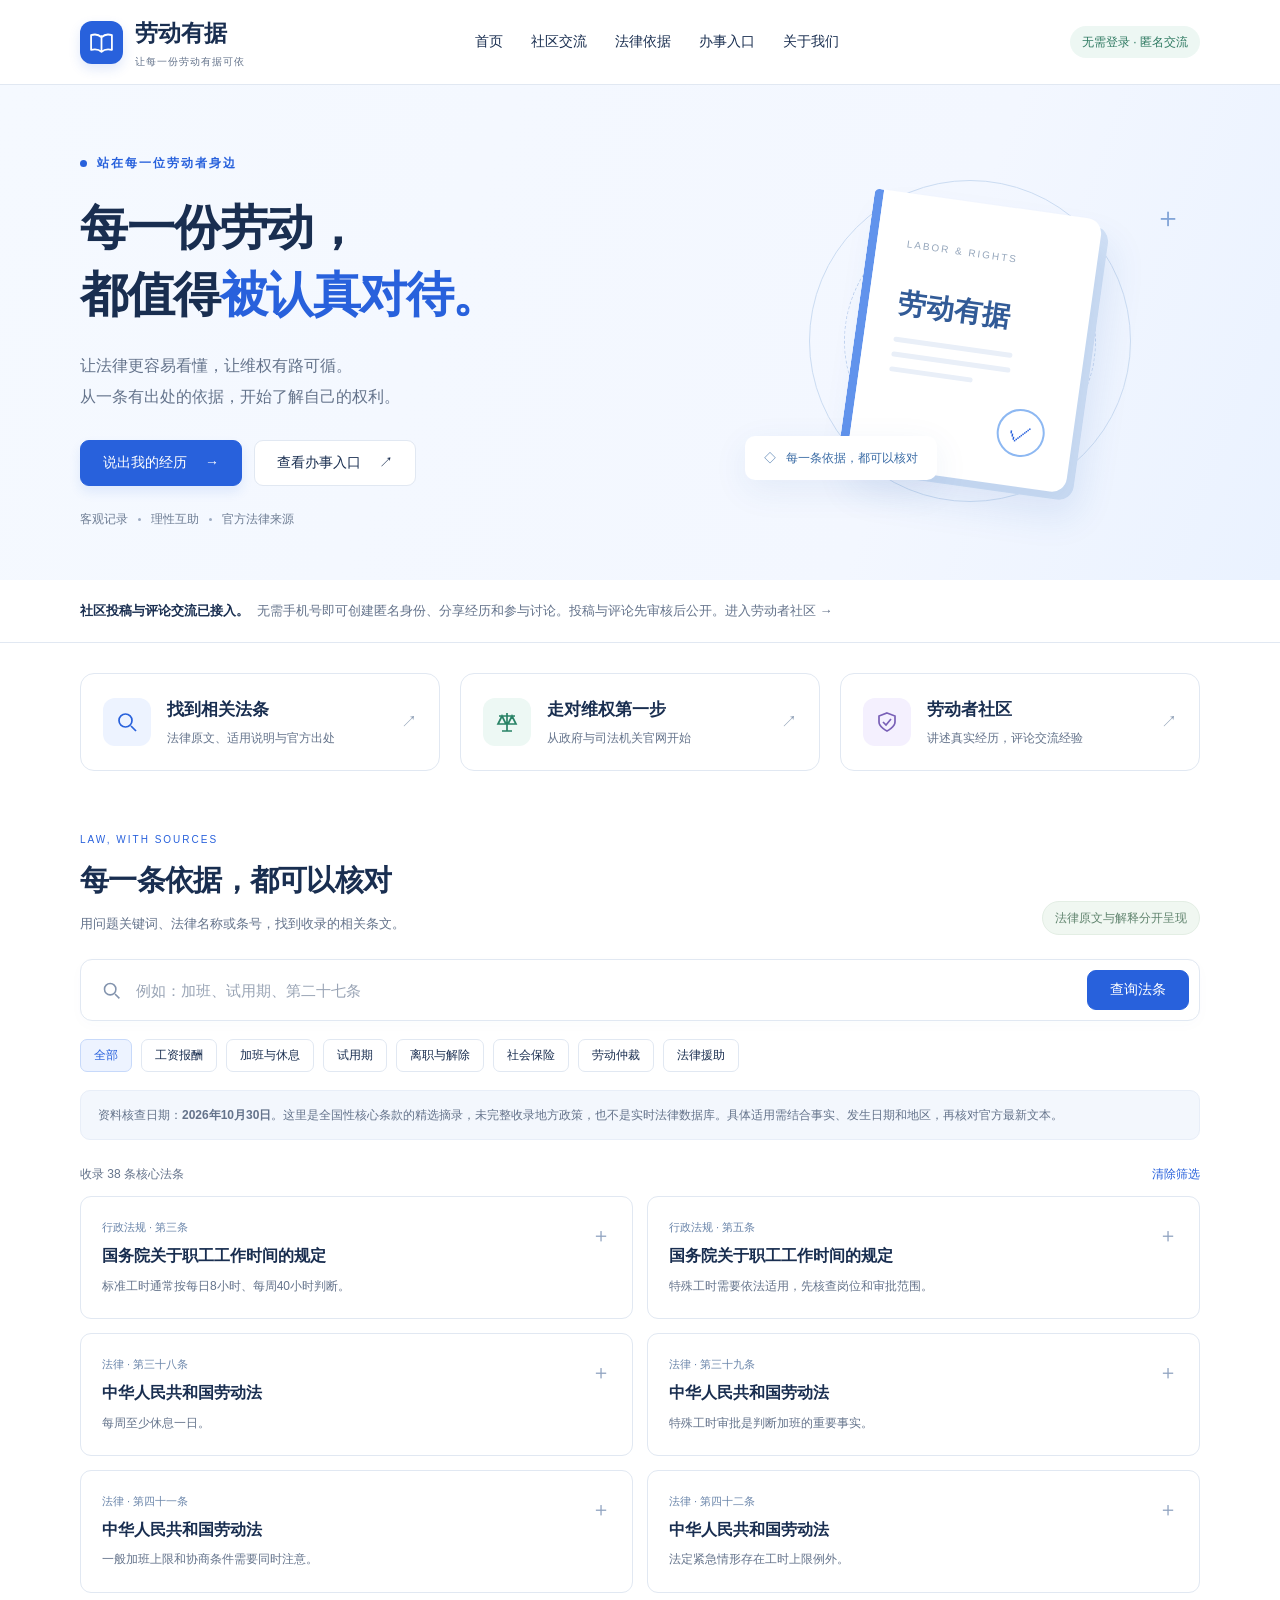
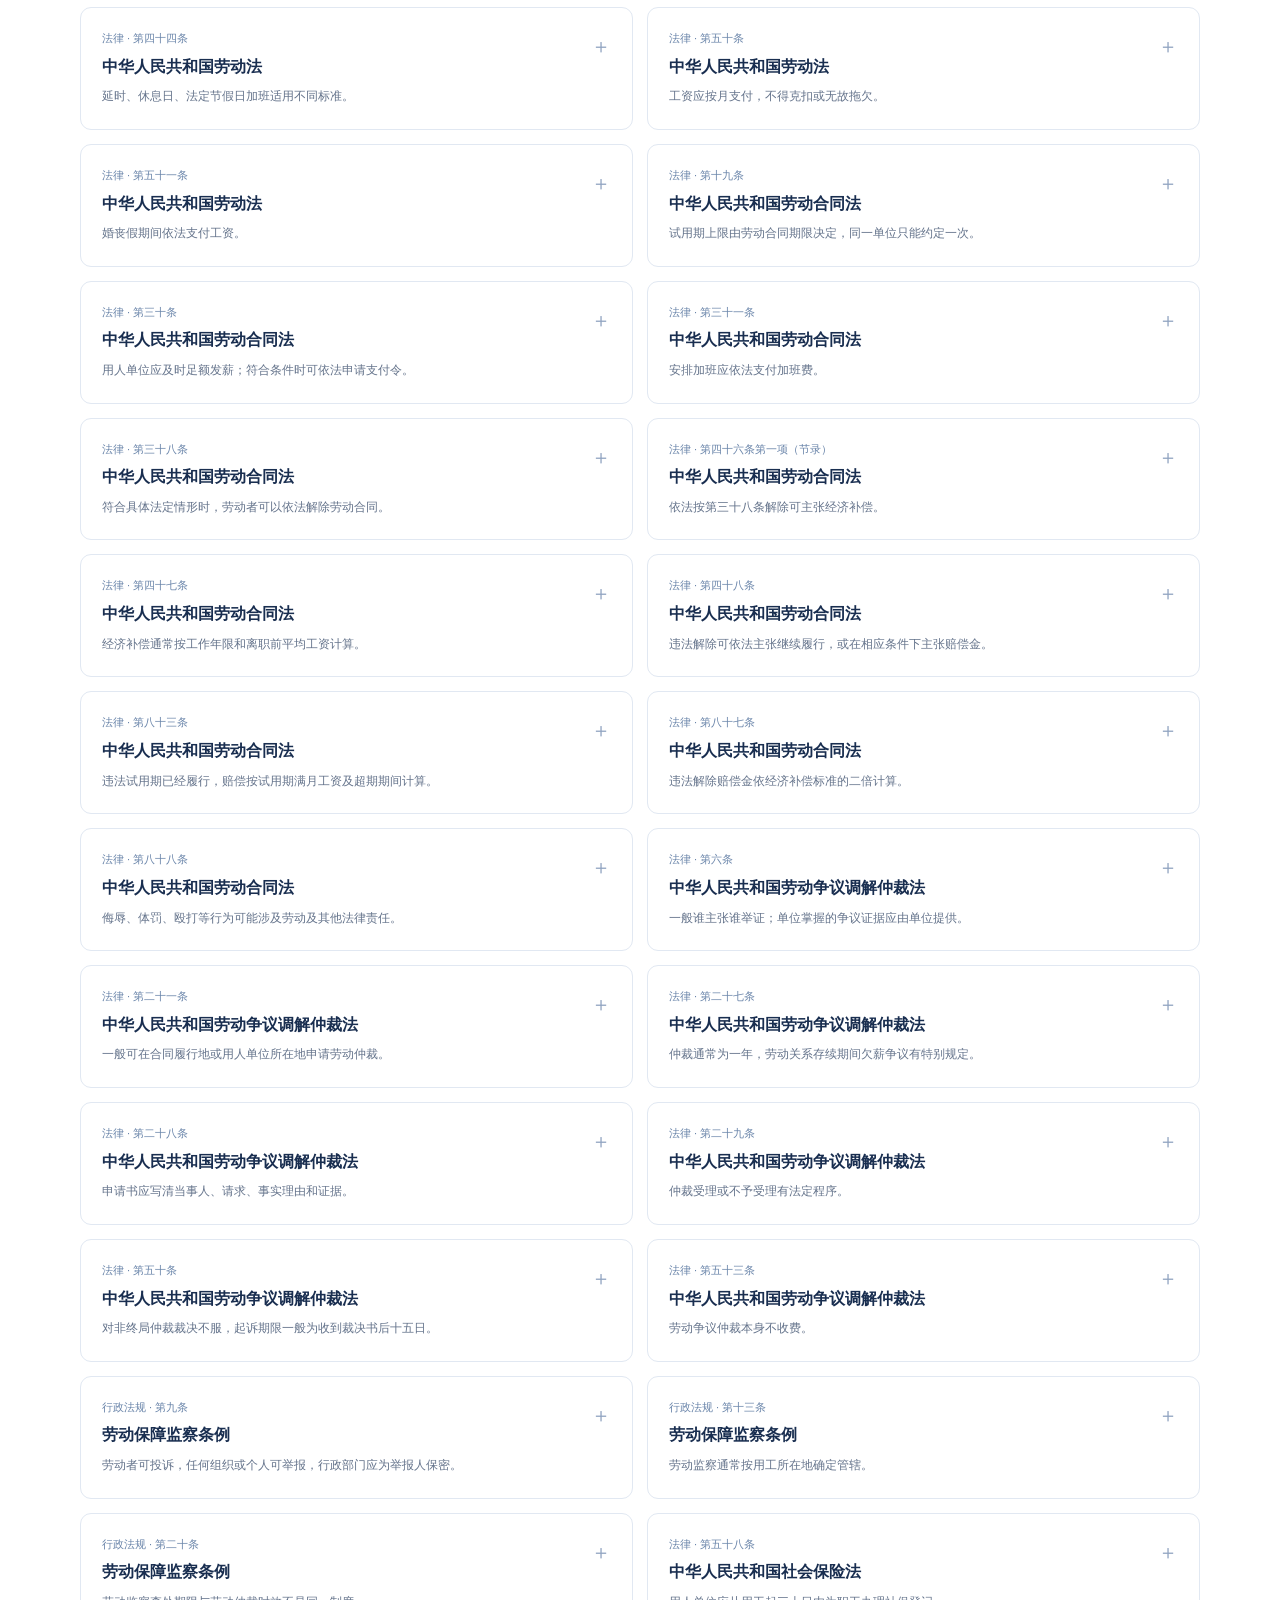
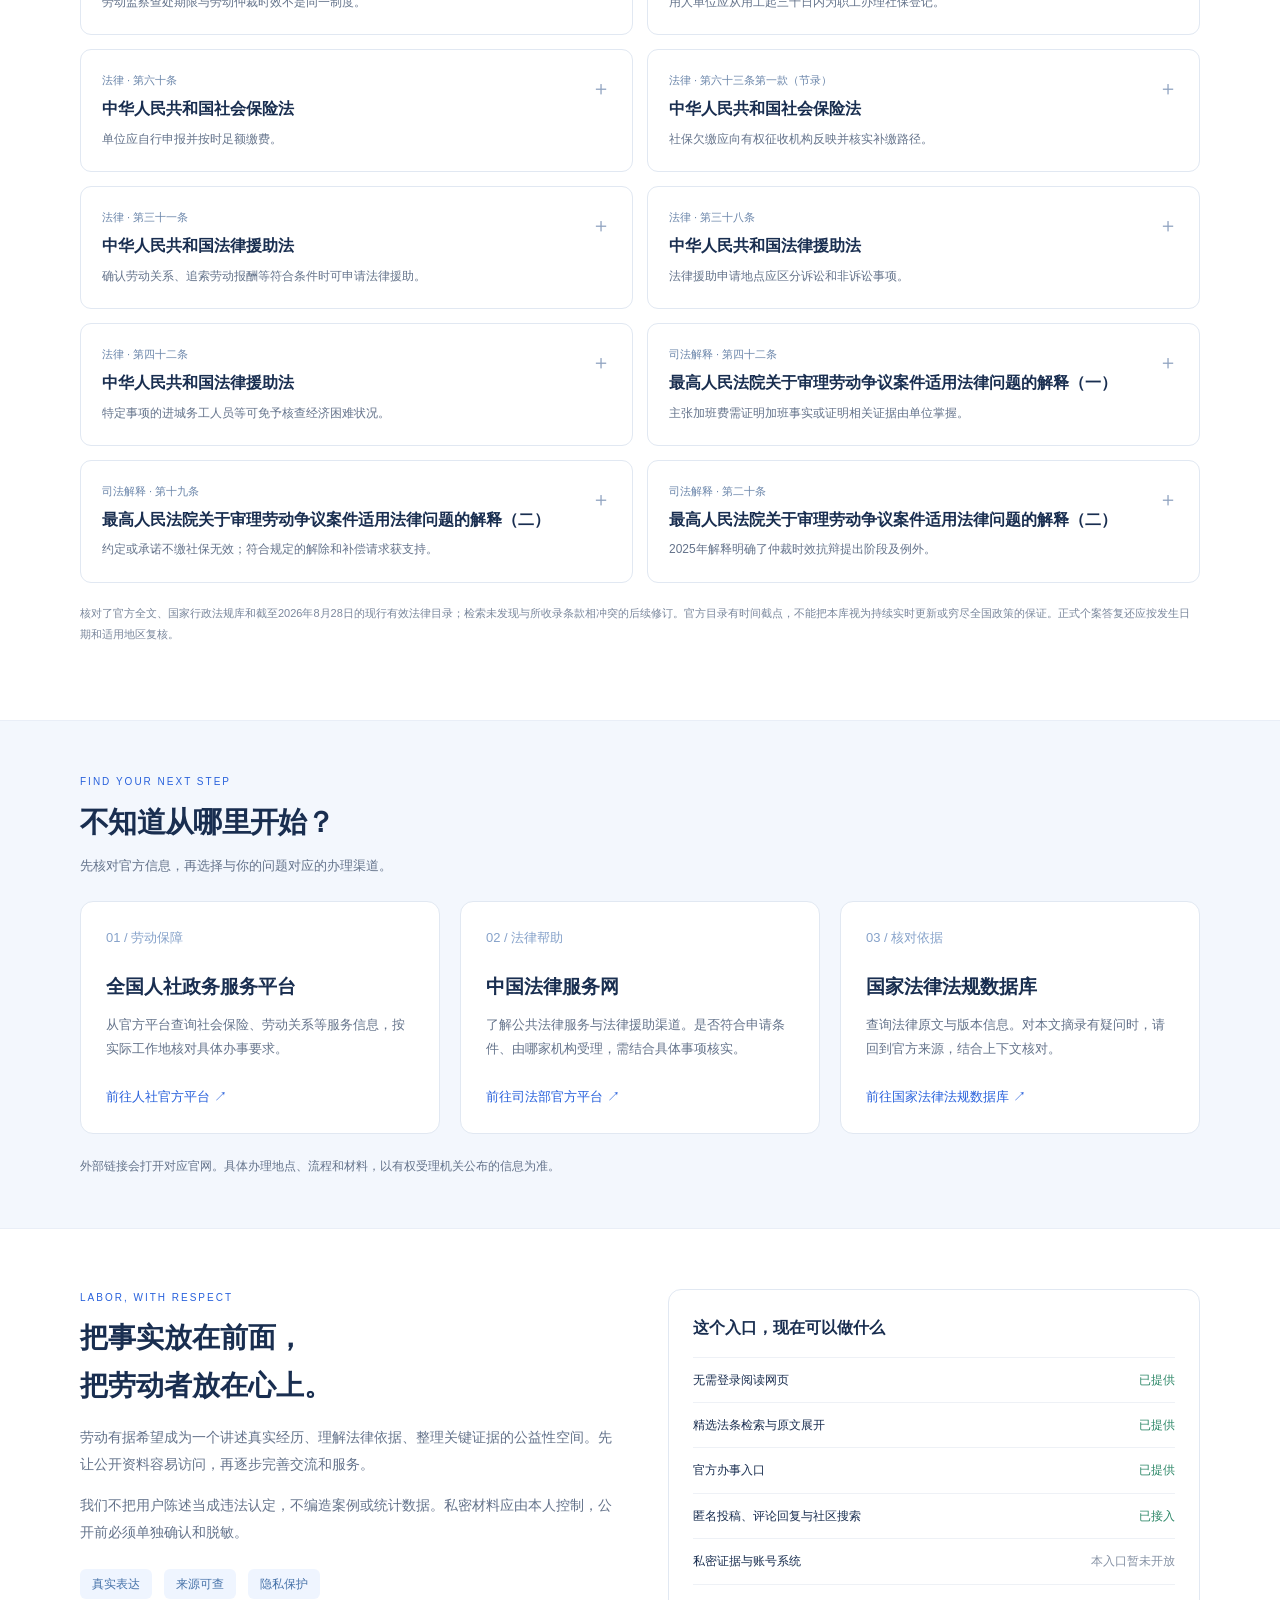
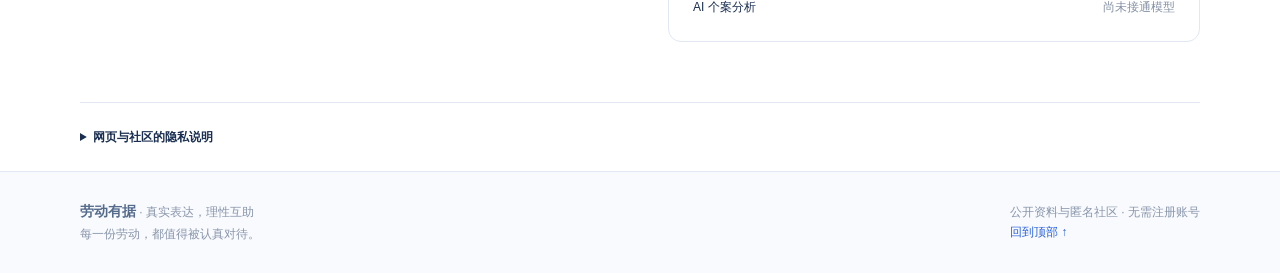
==== commit 5842c692: "接入匿名社区投稿与评论回复 新增匿名身份、投稿预览、公司和城市搜索、评论回复、审核进度、撤回和举报。社区连接已有 D1 后端，投稿与评论审核后公开，凭据与私密证据隔离。通过 159 项本地接口验证，并" ====
--- a/index.html
+++ b/index.html
@@ -13,11 +13,11 @@
 </head>
 <body id="top">
 <a class="skip" href="#main">跳到正文</a>
-<header class="header"><div class="wrap header-inner"><a class="brand" href="#top" aria-label="劳动有据首页"><span class="brand-mark"><svg width="25" height="25" viewBox="0 0 24 24" fill="none" stroke="currentColor" stroke-width="1.7" aria-hidden="true"><path d="M12 5v16M12 7C9 4 5 4 2 5v14c4-1 7-1 10 2 3-3 6-3 10-2V5c-3-1-7-1-10 2Z" stroke-linejoin="round"/></svg></span><span>劳动有据<small>让每一份劳动有据可依</small></span></a><nav class="nav" aria-label="主导航"><a href="#top">首页</a><a href="#laws">法律依据</a><a href="#guides">办事入口</a><a href="#about">关于我们</a></nav><span class="pill">无需登录 · 公开阅读</span></div></header>
+<header class="header"><div class="wrap header-inner"><a class="brand" href="#top" aria-label="劳动有据首页"><span class="brand-mark"><svg width="25" height="25" viewBox="0 0 24 24" fill="none" stroke="currentColor" stroke-width="1.7" aria-hidden="true"><path d="M12 5v16M12 7C9 4 5 4 2 5v14c4-1 7-1 10 2 3-3 6-3 10-2V5c-3-1-7-1-10 2Z" stroke-linejoin="round"/></svg></span><span>劳动有据<small>让每一份劳动有据可依</small></span></a><nav class="nav" aria-label="主导航"><a href="#top">首页</a><a href="community.html">社区交流</a><a href="#laws">法律依据</a><a href="#guides">办事入口</a><a href="#about">关于我们</a></nav><span class="pill">无需登录 · 匿名交流</span></div></header>
 <main id="main">
-<section class="hero"><div class="wrap hero-inner"><div class="hero-copy"><div class="eyebrow">站在每一位劳动者身边</div><h1>每一份劳动，<br>都值得<span>被认真对待。</span></h1><p>让法律更容易看懂，让维权有路可循。<br>从一条有出处的依据，开始了解自己的权利。</p><div class="actions"><a class="btn primary" href="#laws">查找法律依据 <span aria-hidden="true">→</span></a><a class="btn" href="#guides">查看办事入口 <span aria-hidden="true">↗</span></a></div><div class="hero-foot"><span>客观记录</span><i></i><span>理性互助</span><i></i><span>官方法律来源</span></div></div><div class="art" aria-hidden="true"><div class="book"><small>LABOR & RIGHTS</small><strong>劳动有据</strong><div class="book-line"></div><div class="book-line"></div><div class="book-line short"></div><span class="book-seal">✓</span></div><div class="art-tag"><span>◇</span>每一条依据，都可以核对</div><span class="art-plus">＋</span></div></div></section>
-<div class="read-note"><div class="wrap"><strong>欢迎来到公开阅读版。</strong>直接打开，即可查阅资料。此入口暂不接收投稿或私密证据，相关功能将在后续逐步接入。</div></div>
-<div class="wrap"><div class="entry-grid"><a class="entry" href="#laws"><span class="entry-icon"><svg width="24" height="24" viewBox="0 0 24 24" fill="none" stroke="currentColor" stroke-width="1.7" aria-hidden="true"><circle cx="10.5" cy="10.5" r="6.5"/><path d="m16 16 5 5"/></svg></span><div><h2>找到相关法条</h2><p>法律原文、适用说明与官方出处</p></div><span class="arrow">↗</span></a><a class="entry" href="#guides"><span class="entry-icon"><svg width="24" height="24" viewBox="0 0 24 24" fill="none" stroke="currentColor" stroke-width="1.7" aria-hidden="true"><path d="M12 3v18M4 6h16M7 6l-4 8h8L7 6Zm10 0-4 8h8l-4-8ZM7 21h10"/></svg></span><div><h2>走对维权第一步</h2><p>从政府与司法机关官网开始</p></div><span class="arrow">↗</span></a><a class="entry" href="#about"><span class="entry-icon"><svg width="24" height="24" viewBox="0 0 24 24" fill="none" stroke="currentColor" stroke-width="1.7" aria-hidden="true"><path d="m12 3 8 3v6c0 5-8 9-8 9s-8-4-8-9V6l8-3Z"/><path d="m8 12 3 3 5-6"/></svg></span><div><h2>了解我们的原则</h2><p>尊重事实，认真保护个人隐私</p></div><span class="arrow">↗</span></a></div>
+<section class="hero"><div class="wrap hero-inner"><div class="hero-copy"><div class="eyebrow">站在每一位劳动者身边</div><h1>每一份劳动，<br>都值得<span>被认真对待。</span></h1><p>让法律更容易看懂，让维权有路可循。<br>从一条有出处的依据，开始了解自己的权利。</p><div class="actions"><a class="btn primary" href="community.html#compose">说出我的经历 <span aria-hidden="true">→</span></a><a class="btn" href="#guides">查看办事入口 <span aria-hidden="true">↗</span></a></div><div class="hero-foot"><span>客观记录</span><i></i><span>理性互助</span><i></i><span>官方法律来源</span></div></div><div class="art" aria-hidden="true"><div class="book"><small>LABOR & RIGHTS</small><strong>劳动有据</strong><div class="book-line"></div><div class="book-line"></div><div class="book-line short"></div><span class="book-seal">✓</span></div><div class="art-tag"><span>◇</span>每一条依据，都可以核对</div><span class="art-plus">＋</span></div></div></section>
+<div class="read-note"><div class="wrap"><strong>社区投稿与评论交流已接入。</strong>无需手机号即可创建匿名身份、分享经历和参与讨论。投稿与评论先审核后公开。<a href="community.html">进入劳动者社区 →</a></div></div>
+<div class="wrap"><div class="entry-grid"><a class="entry" href="#laws"><span class="entry-icon"><svg width="24" height="24" viewBox="0 0 24 24" fill="none" stroke="currentColor" stroke-width="1.7" aria-hidden="true"><circle cx="10.5" cy="10.5" r="6.5"/><path d="m16 16 5 5"/></svg></span><div><h2>找到相关法条</h2><p>法律原文、适用说明与官方出处</p></div><span class="arrow">↗</span></a><a class="entry" href="#guides"><span class="entry-icon"><svg width="24" height="24" viewBox="0 0 24 24" fill="none" stroke="currentColor" stroke-width="1.7" aria-hidden="true"><path d="M12 3v18M4 6h16M7 6l-4 8h8L7 6Zm10 0-4 8h8l-4-8ZM7 21h10"/></svg></span><div><h2>走对维权第一步</h2><p>从政府与司法机关官网开始</p></div><span class="arrow">↗</span></a><a class="entry" href="community.html"><span class="entry-icon"><svg width="24" height="24" viewBox="0 0 24 24" fill="none" stroke="currentColor" stroke-width="1.7" aria-hidden="true"><path d="m12 3 8 3v6c0 5-8 9-8 9s-8-4-8-9V6l8-3Z"/><path d="m8 12 3 3 5-6"/></svg></span><div><h2>劳动者社区</h2><p>讲述真实经历，评论交流经验</p></div><span class="arrow">↗</span></a></div>
 <section class="section" id="laws"><div class="section-head"><div><span class="section-kicker">LAW, WITH SOURCES</span><h2>每一条依据，都可以核对</h2><p>用问题关键词、法律名称或条号，找到收录的相关条文。</p></div><span class="source-badge">法律原文与解释分开呈现</span></div>
 <form class="search-box" id="search-form" role="search"><svg width="21" height="21" viewBox="0 0 24 24" fill="none" stroke="currentColor" stroke-width="1.8" aria-hidden="true"><circle cx="10.5" cy="10.5" r="6.5"/><path d="m16 16 5 5"/></svg><input id="query" type="search" aria-label="搜索法律名称、问题或条号" maxlength="120" placeholder="例如：加班、试用期、第二十七条" autocomplete="off"><button class="btn primary" type="submit">查询法条</button></form>
 <div class="chips" aria-label="常见问题筛选"><button class="chip active" data-query="" aria-pressed="true">全部</button><button class="chip" data-query="工资" aria-pressed="false">工资报酬</button><button class="chip" data-query="加班" aria-pressed="false">加班与休息</button><button class="chip" data-query="试用期" aria-pressed="false">试用期</button><button class="chip" data-query="解除" aria-pressed="false">离职与解除</button><button class="chip" data-query="社保" aria-pressed="false">社会保险</button><button class="chip" data-query="仲裁" aria-pressed="false">劳动仲裁</button><button class="chip" data-query="法律援助" aria-pressed="false">法律援助</button></div>
@@ -253,9 +253,9 @@
 <noscript><p class="law-note">浏览器未开启 JavaScript，仍可展开阅读全部法条并访问官方来源；关键词筛选需要开启 JavaScript。</p></noscript>
 <p class="coverage">核对了官方全文、国家行政法规库和截至2026年8月28日的现行有效法律目录；检索未发现与所收录条款相冲突的后续修订。官方目录有时间截点，不能把本库视为持续实时更新或穷尽全国政策的保证。正式个案答复还应按发生日期和适用地区复核。</p></section></div>
 <section class="guide-section" id="guides"><div class="wrap"><div class="section-head"><div><span class="section-kicker">FIND YOUR NEXT STEP</span><h2>不知道从哪里开始？</h2><p>先核对官方信息，再选择与你的问题对应的办理渠道。</p></div></div><div class="guides-grid"><article class="guide-card"><span class="number">01 / 劳动保障</span><h3>全国人社政务服务平台</h3><p>从官方平台查询社会保险、劳动关系等服务信息，按实际工作地核对具体办事要求。</p><a href="https://www.12333.gov.cn/" target="_blank" rel="noopener noreferrer">前往人社官方平台 ↗</a></article><article class="guide-card"><span class="number">02 / 法律帮助</span><h3>中国法律服务网</h3><p>了解公共法律服务与法律援助渠道。是否符合申请条件、由哪家机构受理，需结合具体事项核实。</p><a href="https://www.12348.gov.cn/" target="_blank" rel="noopener noreferrer">前往司法部官方平台 ↗</a></article><article class="guide-card"><span class="number">03 / 核对依据</span><h3>国家法律法规数据库</h3><p>查询法律原文与版本信息。对本文摘录有疑问时，请回到官方来源，结合上下文核对。</p><a href="https://flk.npc.gov.cn/search" target="_blank" rel="noopener noreferrer">前往国家法律法规数据库 ↗</a></article></div><p class="guide-foot">外部链接会打开对应官网。具体办理地点、流程和材料，以有权受理机关公布的信息为准。</p></div></section>
-<div class="wrap"><section class="about" id="about"><div><span class="section-kicker">LABOR, WITH RESPECT</span><h2>把事实放在前面，<br>把劳动者放在心上。</h2><p>劳动有据希望成为一个讲述真实经历、理解法律依据、整理关键证据的公益性空间。先让公开资料容易访问，再逐步完善交流和服务。</p><p>我们不把用户陈述当成违法认定，不编造案例或统计数据。私密材料应由本人控制，公开前必须单独确认和脱敏。</p><div class="principles"><span>真实表达</span><span>来源可查</span><span>隐私保护</span></div></div><aside class="status-card"><h3>这个入口，现在可以做什么</h3><div class="status-row"><span>无需登录阅读网页</span><span class="ready">已提供</span></div><div class="status-row"><span>精选法条检索与原文展开</span><span class="ready">已提供</span></div><div class="status-row"><span>官方办事入口</span><span class="ready">已提供</span></div><div class="status-row"><span>社区投稿与企业案例查询</span><span>本入口暂未开放</span></div><div class="status-row"><span>私密证据与账号系统</span><span>本入口暂未开放</span></div><div class="status-row"><span>AI 个案分析</span><span>尚未接通模型</span></div></aside></section>
-<details class="privacy"><summary>阅读版的隐私与使用说明</summary><p>本页不设登录、投稿或文件上传，也不将搜索关键词发送给业务后台。页面未加载第三方字体、统计脚本或聊天插件；托管平台仍可能记录访问日志。外部官网链接适用其自身的数据处理规则。请勿把恢复码、个人证件或证据上传到公开代码仓库。</p><p>法律资料用于阅读与检索，不能替代对具体事实、证据和地方规则的审查。此阅读版不代表已经建立法律服务机构、完成身份核验或具备司法存证能力。</p></details></div>
-</main><footer class="footer"><div class="wrap footer-inner"><div><strong>劳动有据</strong> · 真实表达，理性互助<br>每一份劳动，都值得被认真对待。</div><div>公开阅读版 · 无需登录<br><a href="#top">回到顶部 ↑</a></div></div></footer>
+<div class="wrap"><section class="about" id="about"><div><span class="section-kicker">LABOR, WITH RESPECT</span><h2>把事实放在前面，<br>把劳动者放在心上。</h2><p>劳动有据希望成为一个讲述真实经历、理解法律依据、整理关键证据的公益性空间。先让公开资料容易访问，再逐步完善交流和服务。</p><p>我们不把用户陈述当成违法认定，不编造案例或统计数据。私密材料应由本人控制，公开前必须单独确认和脱敏。</p><div class="principles"><span>真实表达</span><span>来源可查</span><span>隐私保护</span></div></div><aside class="status-card"><h3>这个入口，现在可以做什么</h3><div class="status-row"><span>无需登录阅读网页</span><span class="ready">已提供</span></div><div class="status-row"><span>精选法条检索与原文展开</span><span class="ready">已提供</span></div><div class="status-row"><span>官方办事入口</span><span class="ready">已提供</span></div><div class="status-row"><span>匿名投稿、评论回复与社区搜索</span><span class="ready">已接入</span></div><div class="status-row"><span>私密证据与账号系统</span><span>本入口暂未开放</span></div><div class="status-row"><span>AI 个案分析</span><span>尚未接通模型</span></div></aside></section>
+<details class="privacy"><summary>网页与社区的隐私说明</summary><p>本页法条检索在浏览器内完成。进入社区后，投稿、评论、社区搜索及匿名身份请求会发送至本站 Cloudflare 后端；该后端并非已验证的中国境内存储。匿名凭据保存在当前浏览器，换设备需要恢复码，完整说明见社区入口。此入口不上传私密证据。页面未加载第三方字体或统计脚本；托管平台仍可能记录访问日志。外部官网链接适用其自身的数据处理规则。请勿把恢复码、个人证件或证据上传到公开代码仓库。</p><p>法律资料用于阅读与检索，不能替代对具体事实、证据和地方规则的审查。本站不代表已经建立法律服务机构、完成身份核验或具备司法存证能力。</p></details></div>
+</main><footer class="footer"><div class="wrap footer-inner"><div><strong>劳动有据</strong> · 真实表达，理性互助<br>每一份劳动，都值得被认真对待。</div><div>公开资料与匿名社区 · 无需注册账号<br><a href="#top">回到顶部 ↑</a></div></div></footer>
 <script>
 (()=>{'use strict';const query=document.getElementById('query'),cards=[...document.querySelectorAll('.law-card')],chips=[...document.querySelectorAll('.chip')],count=document.getElementById('result-count'),empty=document.getElementById('empty');function search(){const text=query.value.trim().toLowerCase(),terms=text.split(/\s+/).filter(Boolean);let found=0;for(const card of cards){const visible=terms.every(word=>card.dataset.search.toLowerCase().includes(word));card.hidden=!visible;if(!visible)card.open=false;if(visible)found++}count.textContent=text?'找到 '+found+' 条相关法条':'收录 '+cards.length+' 条核心法条';empty.hidden=found>0;for(const chip of chips){const active=chip.dataset.query===text;chip.classList.toggle('active',active);chip.setAttribute('aria-pressed',String(active))}}document.getElementById('search-form').addEventListener('submit',e=>{e.preventDefault();search()});query.addEventListener('input',search);for(const chip of chips)chip.addEventListener('click',()=>{query.value=chip.dataset.query;search()});document.getElementById('reset').addEventListener('click',()=>{query.value='';search();query.focus()});})();
 </script>
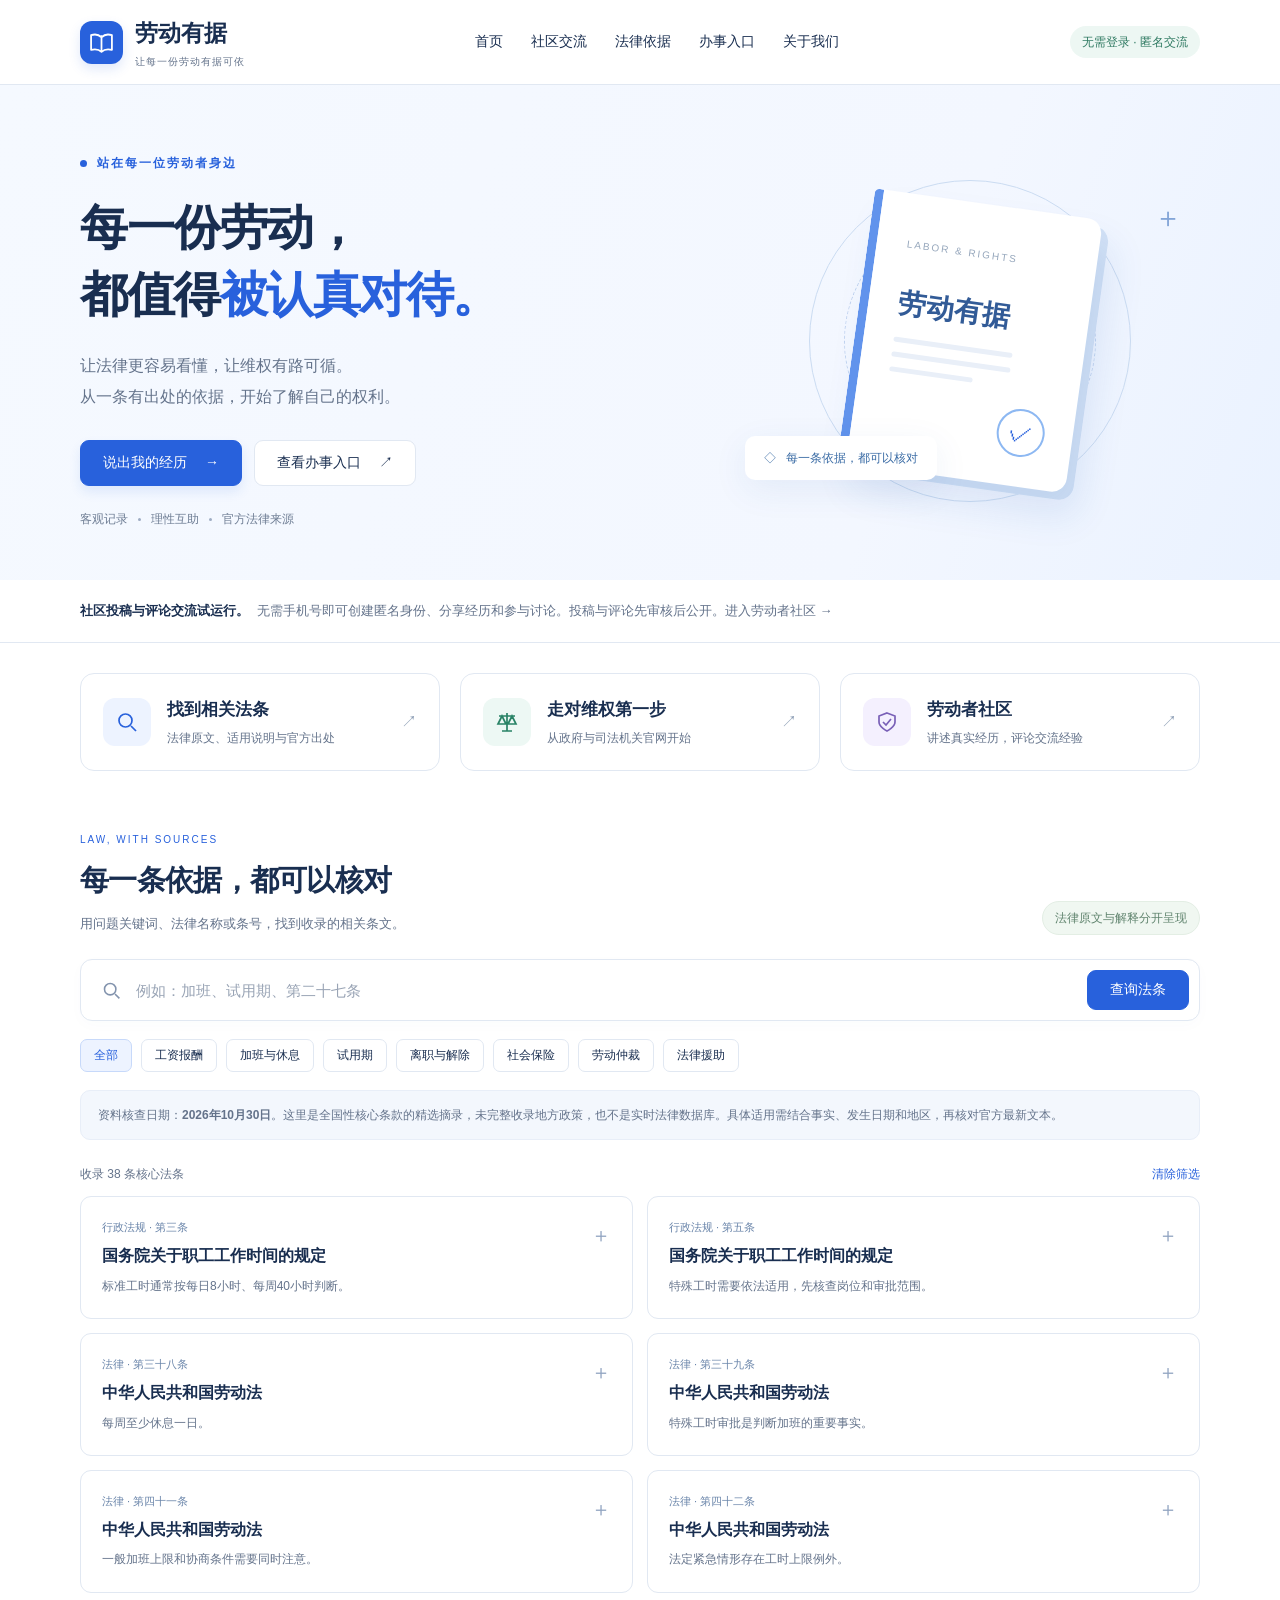
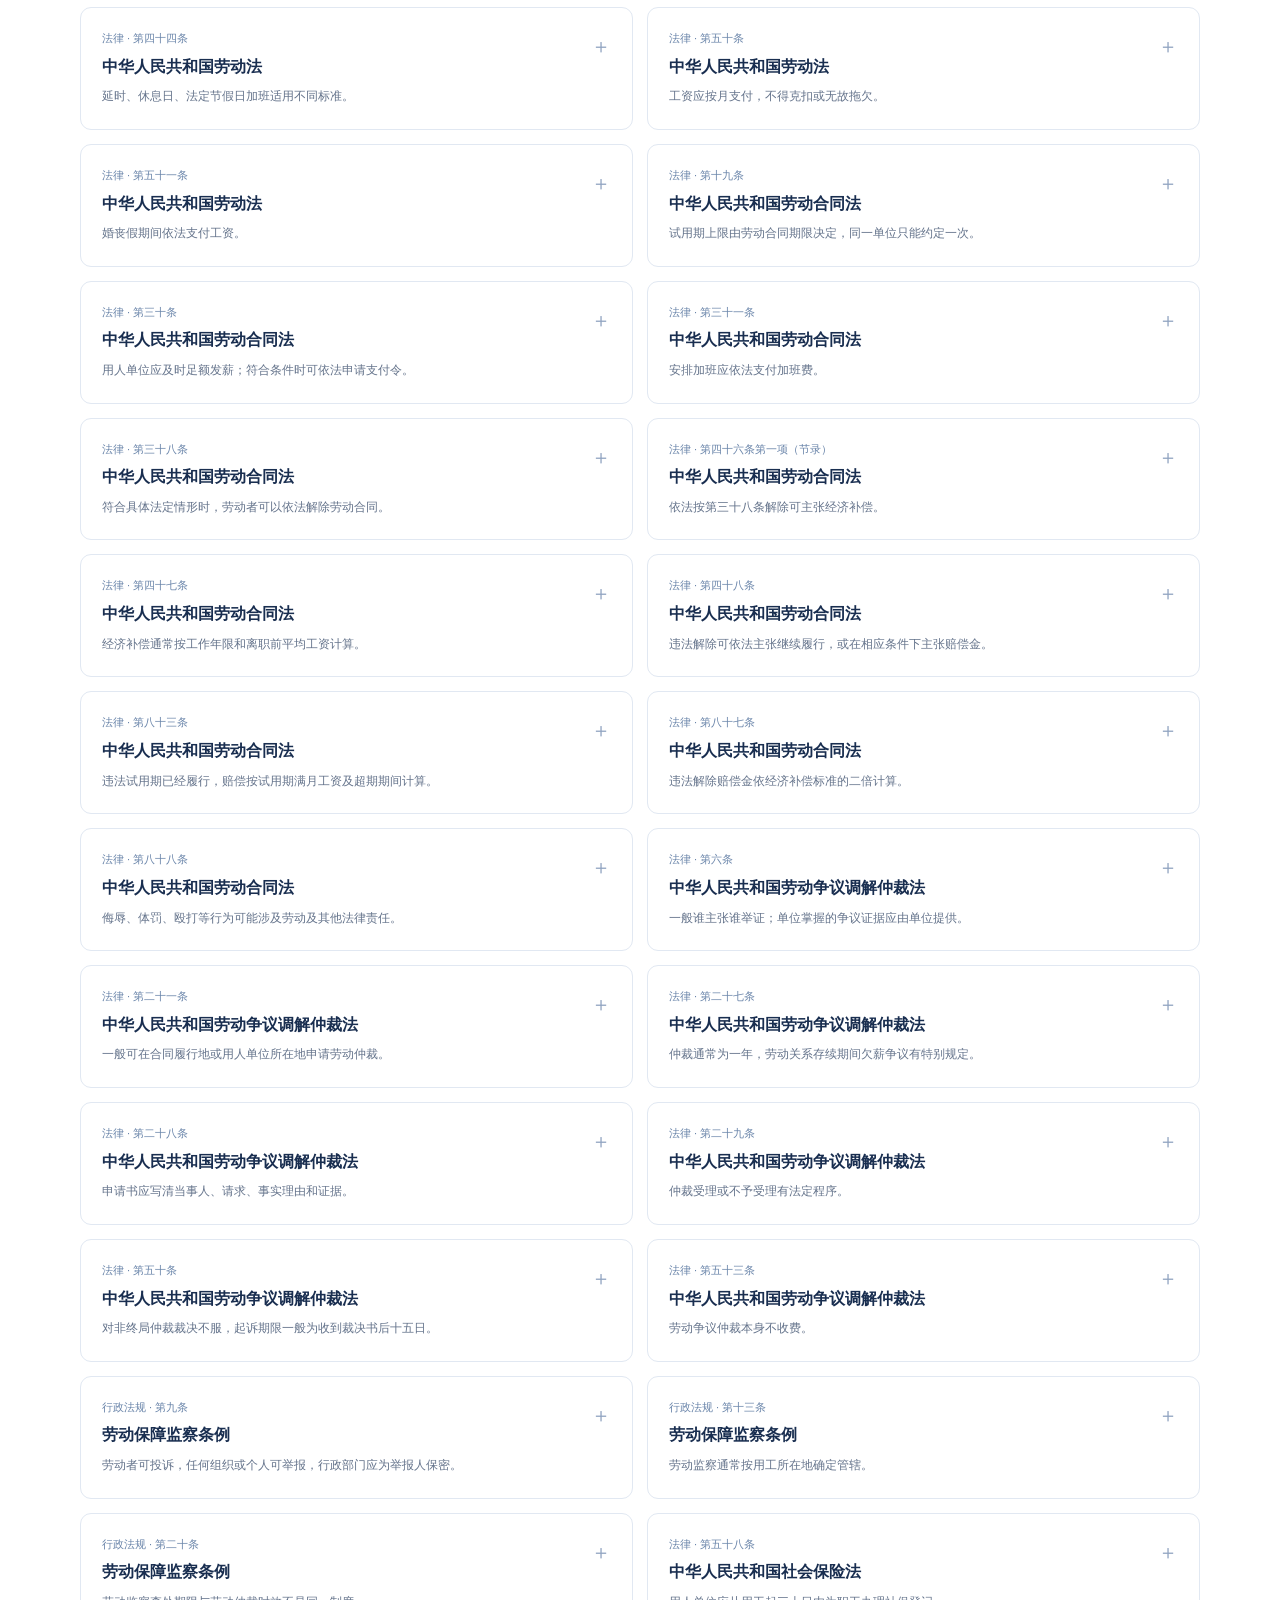
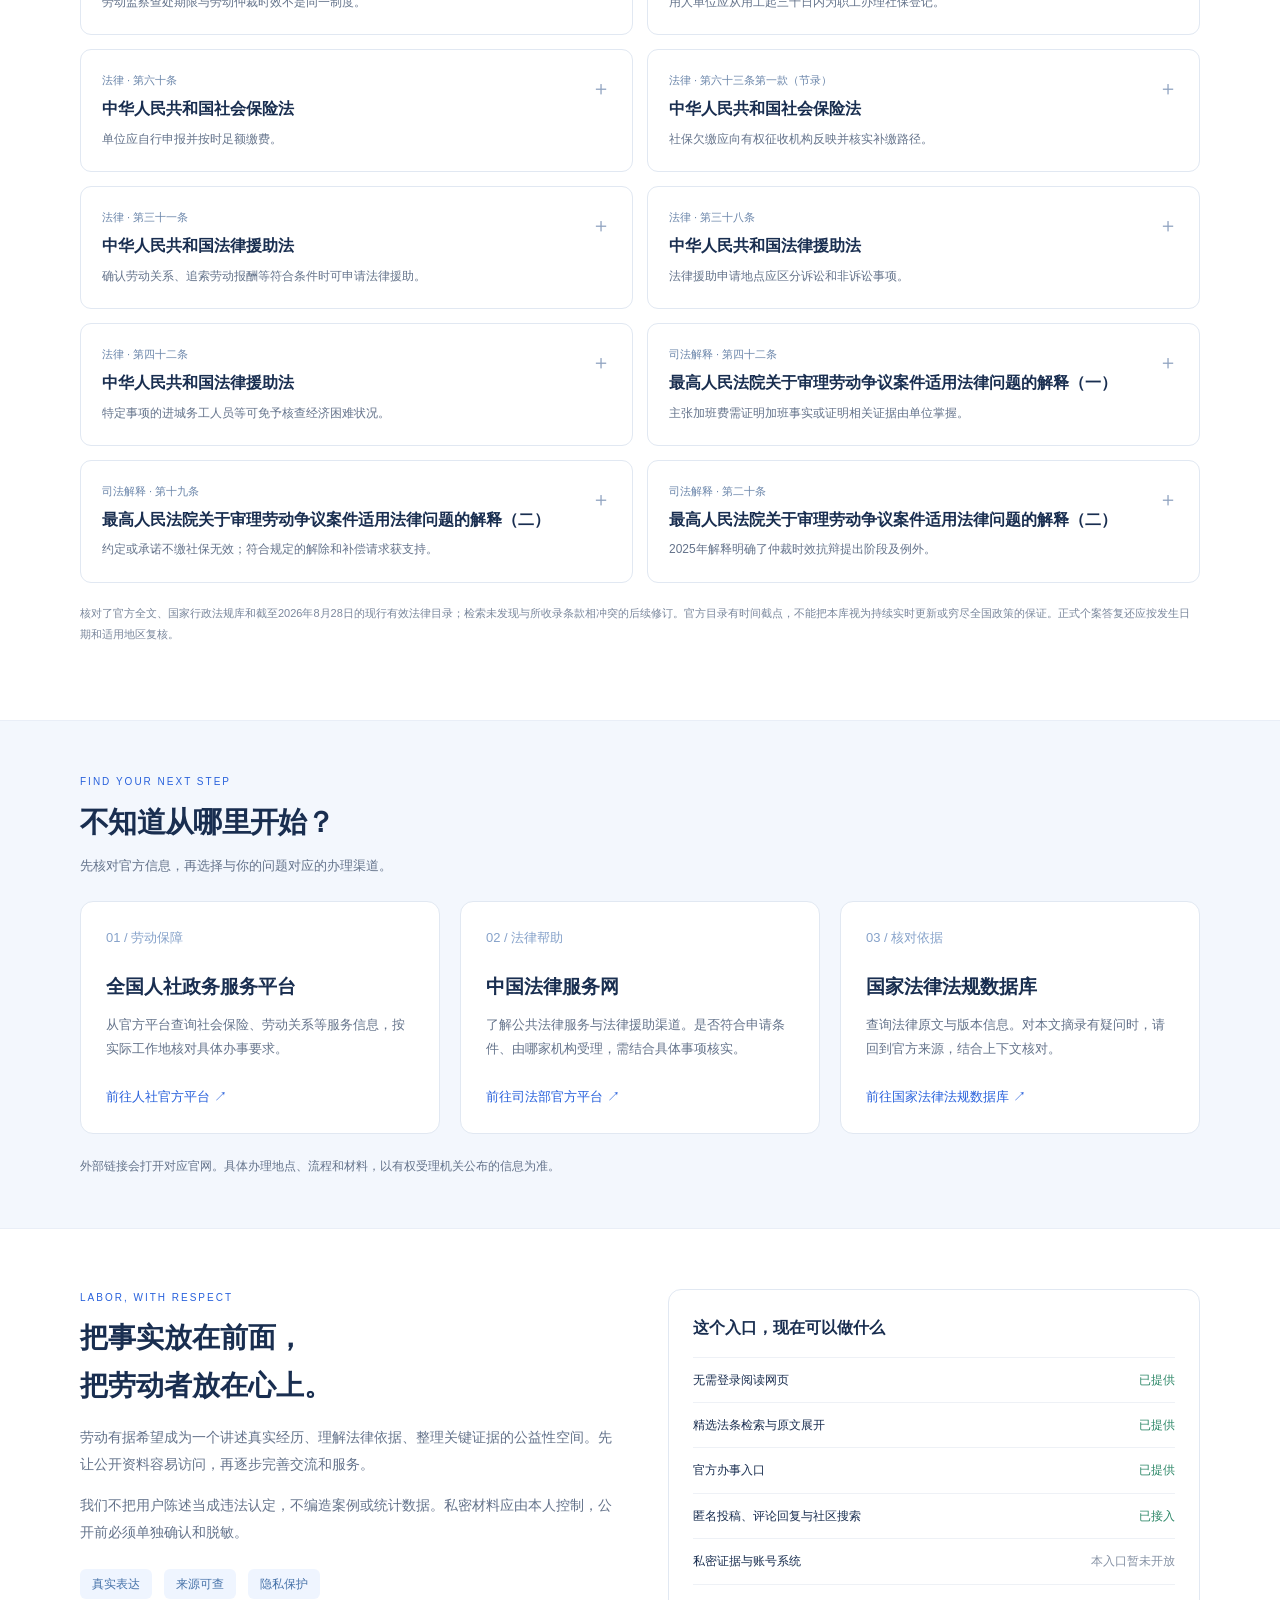
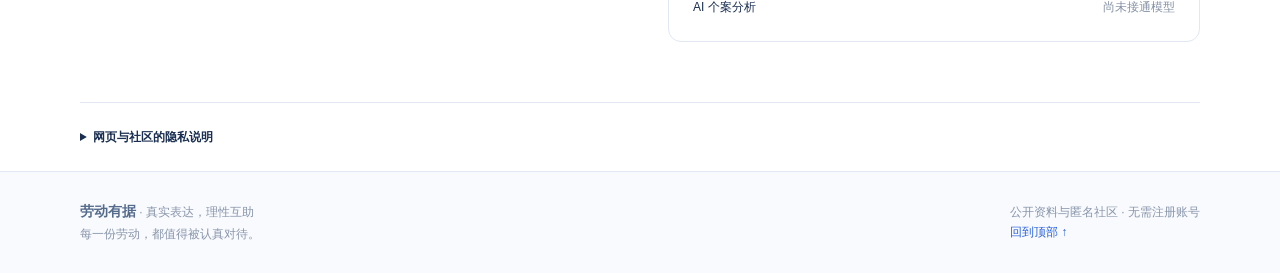
==== commit 17b290c3: "将首页社区入口连接至腾讯云试运行服务 首页四处社区入口指向 community-cn.html，明确试运行和数据处理范围。保留原 community.html、community.js 及原有记录。构" ====
--- a/index.html
+++ b/index.html
@@ -13,11 +13,11 @@
 </head>
 <body id="top">
 <a class="skip" href="#main">跳到正文</a>
-<header class="header"><div class="wrap header-inner"><a class="brand" href="#top" aria-label="劳动有据首页"><span class="brand-mark"><svg width="25" height="25" viewBox="0 0 24 24" fill="none" stroke="currentColor" stroke-width="1.7" aria-hidden="true"><path d="M12 5v16M12 7C9 4 5 4 2 5v14c4-1 7-1 10 2 3-3 6-3 10-2V5c-3-1-7-1-10 2Z" stroke-linejoin="round"/></svg></span><span>劳动有据<small>让每一份劳动有据可依</small></span></a><nav class="nav" aria-label="主导航"><a href="#top">首页</a><a href="community.html">社区交流</a><a href="#laws">法律依据</a><a href="#guides">办事入口</a><a href="#about">关于我们</a></nav><span class="pill">无需登录 · 匿名交流</span></div></header>
+<header class="header"><div class="wrap header-inner"><a class="brand" href="#top" aria-label="劳动有据首页"><span class="brand-mark"><svg width="25" height="25" viewBox="0 0 24 24" fill="none" stroke="currentColor" stroke-width="1.7" aria-hidden="true"><path d="M12 5v16M12 7C9 4 5 4 2 5v14c4-1 7-1 10 2 3-3 6-3 10-2V5c-3-1-7-1-10 2Z" stroke-linejoin="round"/></svg></span><span>劳动有据<small>让每一份劳动有据可依</small></span></a><nav class="nav" aria-label="主导航"><a href="#top">首页</a><a href="community-cn.html">社区交流</a><a href="#laws">法律依据</a><a href="#guides">办事入口</a><a href="#about">关于我们</a></nav><span class="pill">无需登录 · 匿名交流</span></div></header>
 <main id="main">
-<section class="hero"><div class="wrap hero-inner"><div class="hero-copy"><div class="eyebrow">站在每一位劳动者身边</div><h1>每一份劳动，<br>都值得<span>被认真对待。</span></h1><p>让法律更容易看懂，让维权有路可循。<br>从一条有出处的依据，开始了解自己的权利。</p><div class="actions"><a class="btn primary" href="community.html#compose">说出我的经历 <span aria-hidden="true">→</span></a><a class="btn" href="#guides">查看办事入口 <span aria-hidden="true">↗</span></a></div><div class="hero-foot"><span>客观记录</span><i></i><span>理性互助</span><i></i><span>官方法律来源</span></div></div><div class="art" aria-hidden="true"><div class="book"><small>LABOR & RIGHTS</small><strong>劳动有据</strong><div class="book-line"></div><div class="book-line"></div><div class="book-line short"></div><span class="book-seal">✓</span></div><div class="art-tag"><span>◇</span>每一条依据，都可以核对</div><span class="art-plus">＋</span></div></div></section>
-<div class="read-note"><div class="wrap"><strong>社区投稿与评论交流已接入。</strong>无需手机号即可创建匿名身份、分享经历和参与讨论。投稿与评论先审核后公开。<a href="community.html">进入劳动者社区 →</a></div></div>
-<div class="wrap"><div class="entry-grid"><a class="entry" href="#laws"><span class="entry-icon"><svg width="24" height="24" viewBox="0 0 24 24" fill="none" stroke="currentColor" stroke-width="1.7" aria-hidden="true"><circle cx="10.5" cy="10.5" r="6.5"/><path d="m16 16 5 5"/></svg></span><div><h2>找到相关法条</h2><p>法律原文、适用说明与官方出处</p></div><span class="arrow">↗</span></a><a class="entry" href="#guides"><span class="entry-icon"><svg width="24" height="24" viewBox="0 0 24 24" fill="none" stroke="currentColor" stroke-width="1.7" aria-hidden="true"><path d="M12 3v18M4 6h16M7 6l-4 8h8L7 6Zm10 0-4 8h8l-4-8ZM7 21h10"/></svg></span><div><h2>走对维权第一步</h2><p>从政府与司法机关官网开始</p></div><span class="arrow">↗</span></a><a class="entry" href="community.html"><span class="entry-icon"><svg width="24" height="24" viewBox="0 0 24 24" fill="none" stroke="currentColor" stroke-width="1.7" aria-hidden="true"><path d="m12 3 8 3v6c0 5-8 9-8 9s-8-4-8-9V6l8-3Z"/><path d="m8 12 3 3 5-6"/></svg></span><div><h2>劳动者社区</h2><p>讲述真实经历，评论交流经验</p></div><span class="arrow">↗</span></a></div>
+<section class="hero"><div class="wrap hero-inner"><div class="hero-copy"><div class="eyebrow">站在每一位劳动者身边</div><h1>每一份劳动，<br>都值得<span>被认真对待。</span></h1><p>让法律更容易看懂，让维权有路可循。<br>从一条有出处的依据，开始了解自己的权利。</p><div class="actions"><a class="btn primary" href="community-cn.html#compose">说出我的经历 <span aria-hidden="true">→</span></a><a class="btn" href="#guides">查看办事入口 <span aria-hidden="true">↗</span></a></div><div class="hero-foot"><span>客观记录</span><i></i><span>理性互助</span><i></i><span>官方法律来源</span></div></div><div class="art" aria-hidden="true"><div class="book"><small>LABOR & RIGHTS</small><strong>劳动有据</strong><div class="book-line"></div><div class="book-line"></div><div class="book-line short"></div><span class="book-seal">✓</span></div><div class="art-tag"><span>◇</span>每一条依据，都可以核对</div><span class="art-plus">＋</span></div></div></section>
+<div class="read-note"><div class="wrap"><strong>社区投稿与评论交流试运行。</strong>无需手机号即可创建匿名身份、分享经历和参与讨论。投稿与评论先审核后公开。<a href="community-cn.html">进入劳动者社区 →</a></div></div>
+<div class="wrap"><div class="entry-grid"><a class="entry" href="#laws"><span class="entry-icon"><svg width="24" height="24" viewBox="0 0 24 24" fill="none" stroke="currentColor" stroke-width="1.7" aria-hidden="true"><circle cx="10.5" cy="10.5" r="6.5"/><path d="m16 16 5 5"/></svg></span><div><h2>找到相关法条</h2><p>法律原文、适用说明与官方出处</p></div><span class="arrow">↗</span></a><a class="entry" href="#guides"><span class="entry-icon"><svg width="24" height="24" viewBox="0 0 24 24" fill="none" stroke="currentColor" stroke-width="1.7" aria-hidden="true"><path d="M12 3v18M4 6h16M7 6l-4 8h8L7 6Zm10 0-4 8h8l-4-8ZM7 21h10"/></svg></span><div><h2>走对维权第一步</h2><p>从政府与司法机关官网开始</p></div><span class="arrow">↗</span></a><a class="entry" href="community-cn.html"><span class="entry-icon"><svg width="24" height="24" viewBox="0 0 24 24" fill="none" stroke="currentColor" stroke-width="1.7" aria-hidden="true"><path d="m12 3 8 3v6c0 5-8 9-8 9s-8-4-8-9V6l8-3Z"/><path d="m8 12 3 3 5-6"/></svg></span><div><h2>劳动者社区</h2><p>讲述真实经历，评论交流经验</p></div><span class="arrow">↗</span></a></div>
 <section class="section" id="laws"><div class="section-head"><div><span class="section-kicker">LAW, WITH SOURCES</span><h2>每一条依据，都可以核对</h2><p>用问题关键词、法律名称或条号，找到收录的相关条文。</p></div><span class="source-badge">法律原文与解释分开呈现</span></div>
 <form class="search-box" id="search-form" role="search"><svg width="21" height="21" viewBox="0 0 24 24" fill="none" stroke="currentColor" stroke-width="1.8" aria-hidden="true"><circle cx="10.5" cy="10.5" r="6.5"/><path d="m16 16 5 5"/></svg><input id="query" type="search" aria-label="搜索法律名称、问题或条号" maxlength="120" placeholder="例如：加班、试用期、第二十七条" autocomplete="off"><button class="btn primary" type="submit">查询法条</button></form>
 <div class="chips" aria-label="常见问题筛选"><button class="chip active" data-query="" aria-pressed="true">全部</button><button class="chip" data-query="工资" aria-pressed="false">工资报酬</button><button class="chip" data-query="加班" aria-pressed="false">加班与休息</button><button class="chip" data-query="试用期" aria-pressed="false">试用期</button><button class="chip" data-query="解除" aria-pressed="false">离职与解除</button><button class="chip" data-query="社保" aria-pressed="false">社会保险</button><button class="chip" data-query="仲裁" aria-pressed="false">劳动仲裁</button><button class="chip" data-query="法律援助" aria-pressed="false">法律援助</button></div>
@@ -254,7 +254,7 @@
 <p class="coverage">核对了官方全文、国家行政法规库和截至2026年8月28日的现行有效法律目录；检索未发现与所收录条款相冲突的后续修订。官方目录有时间截点，不能把本库视为持续实时更新或穷尽全国政策的保证。正式个案答复还应按发生日期和适用地区复核。</p></section></div>
 <section class="guide-section" id="guides"><div class="wrap"><div class="section-head"><div><span class="section-kicker">FIND YOUR NEXT STEP</span><h2>不知道从哪里开始？</h2><p>先核对官方信息，再选择与你的问题对应的办理渠道。</p></div></div><div class="guides-grid"><article class="guide-card"><span class="number">01 / 劳动保障</span><h3>全国人社政务服务平台</h3><p>从官方平台查询社会保险、劳动关系等服务信息，按实际工作地核对具体办事要求。</p><a href="https://www.12333.gov.cn/" target="_blank" rel="noopener noreferrer">前往人社官方平台 ↗</a></article><article class="guide-card"><span class="number">02 / 法律帮助</span><h3>中国法律服务网</h3><p>了解公共法律服务与法律援助渠道。是否符合申请条件、由哪家机构受理，需结合具体事项核实。</p><a href="https://www.12348.gov.cn/" target="_blank" rel="noopener noreferrer">前往司法部官方平台 ↗</a></article><article class="guide-card"><span class="number">03 / 核对依据</span><h3>国家法律法规数据库</h3><p>查询法律原文与版本信息。对本文摘录有疑问时，请回到官方来源，结合上下文核对。</p><a href="https://flk.npc.gov.cn/search" target="_blank" rel="noopener noreferrer">前往国家法律法规数据库 ↗</a></article></div><p class="guide-foot">外部链接会打开对应官网。具体办理地点、流程和材料，以有权受理机关公布的信息为准。</p></div></section>
 <div class="wrap"><section class="about" id="about"><div><span class="section-kicker">LABOR, WITH RESPECT</span><h2>把事实放在前面，<br>把劳动者放在心上。</h2><p>劳动有据希望成为一个讲述真实经历、理解法律依据、整理关键证据的公益性空间。先让公开资料容易访问，再逐步完善交流和服务。</p><p>我们不把用户陈述当成违法认定，不编造案例或统计数据。私密材料应由本人控制，公开前必须单独确认和脱敏。</p><div class="principles"><span>真实表达</span><span>来源可查</span><span>隐私保护</span></div></div><aside class="status-card"><h3>这个入口，现在可以做什么</h3><div class="status-row"><span>无需登录阅读网页</span><span class="ready">已提供</span></div><div class="status-row"><span>精选法条检索与原文展开</span><span class="ready">已提供</span></div><div class="status-row"><span>官方办事入口</span><span class="ready">已提供</span></div><div class="status-row"><span>匿名投稿、评论回复与社区搜索</span><span class="ready">已接入</span></div><div class="status-row"><span>私密证据与账号系统</span><span>本入口暂未开放</span></div><div class="status-row"><span>AI 个案分析</span><span>尚未接通模型</span></div></aside></section>
-<details class="privacy"><summary>网页与社区的隐私说明</summary><p>本页法条检索在浏览器内完成。进入社区后，投稿、评论、社区搜索及匿名身份请求会发送至本站 Cloudflare 后端；该后端并非已验证的中国境内存储。匿名凭据保存在当前浏览器，换设备需要恢复码，完整说明见社区入口。此入口不上传私密证据。页面未加载第三方字体或统计脚本；托管平台仍可能记录访问日志。外部官网链接适用其自身的数据处理规则。请勿把恢复码、个人证件或证据上传到公开代码仓库。</p><p>法律资料用于阅读与检索，不能替代对具体事实、证据和地方规则的审查。本站不代表已经建立法律服务机构、完成身份核验或具备司法存证能力。</p></details></div>
+<details class="privacy"><summary>网页与社区的隐私说明</summary><p>本页法条检索在浏览器内完成。新的社区试运行入口将投稿、评论、昵称、审核和举报记录保存在腾讯云上海地域的 PostgreSQL 数据库；网页由 GitHub Pages 托管，这不表示网页托管和所有服务商日志均在中国境内。原社区继续使用原后端，原记录与恢复码不自动迁移。匿名凭据保存在当前浏览器，换设备需要恢复码，完整说明见社区入口。此入口不上传私密证据。页面未加载第三方字体或统计脚本；托管平台仍可能记录访问日志。外部官网链接适用其自身的数据处理规则。请勿把恢复码、个人证件或证据上传到公开代码仓库。</p><p>法律资料用于阅读与检索，不能替代对具体事实、证据和地方规则的审查。本站不代表已经建立法律服务机构、完成身份核验或具备司法存证能力。</p></details></div>
 </main><footer class="footer"><div class="wrap footer-inner"><div><strong>劳动有据</strong> · 真实表达，理性互助<br>每一份劳动，都值得被认真对待。</div><div>公开资料与匿名社区 · 无需注册账号<br><a href="#top">回到顶部 ↑</a></div></div></footer>
 <script>
 (()=>{'use strict';const query=document.getElementById('query'),cards=[...document.querySelectorAll('.law-card')],chips=[...document.querySelectorAll('.chip')],count=document.getElementById('result-count'),empty=document.getElementById('empty');function search(){const text=query.value.trim().toLowerCase(),terms=text.split(/\s+/).filter(Boolean);let found=0;for(const card of cards){const visible=terms.every(word=>card.dataset.search.toLowerCase().includes(word));card.hidden=!visible;if(!visible)card.open=false;if(visible)found++}count.textContent=text?'找到 '+found+' 条相关法条':'收录 '+cards.length+' 条核心法条';empty.hidden=found>0;for(const chip of chips){const active=chip.dataset.query===text;chip.classList.toggle('active',active);chip.setAttribute('aria-pressed',String(active))}}document.getElementById('search-form').addEventListener('submit',e=>{e.preventDefault();search()});query.addEventListener('input',search);for(const chip of chips)chip.addEventListener('click',()=>{query.value=chip.dataset.query;search()});document.getElementById('reset').addEventListener('click',()=>{query.value='';search();query.focus()});})();
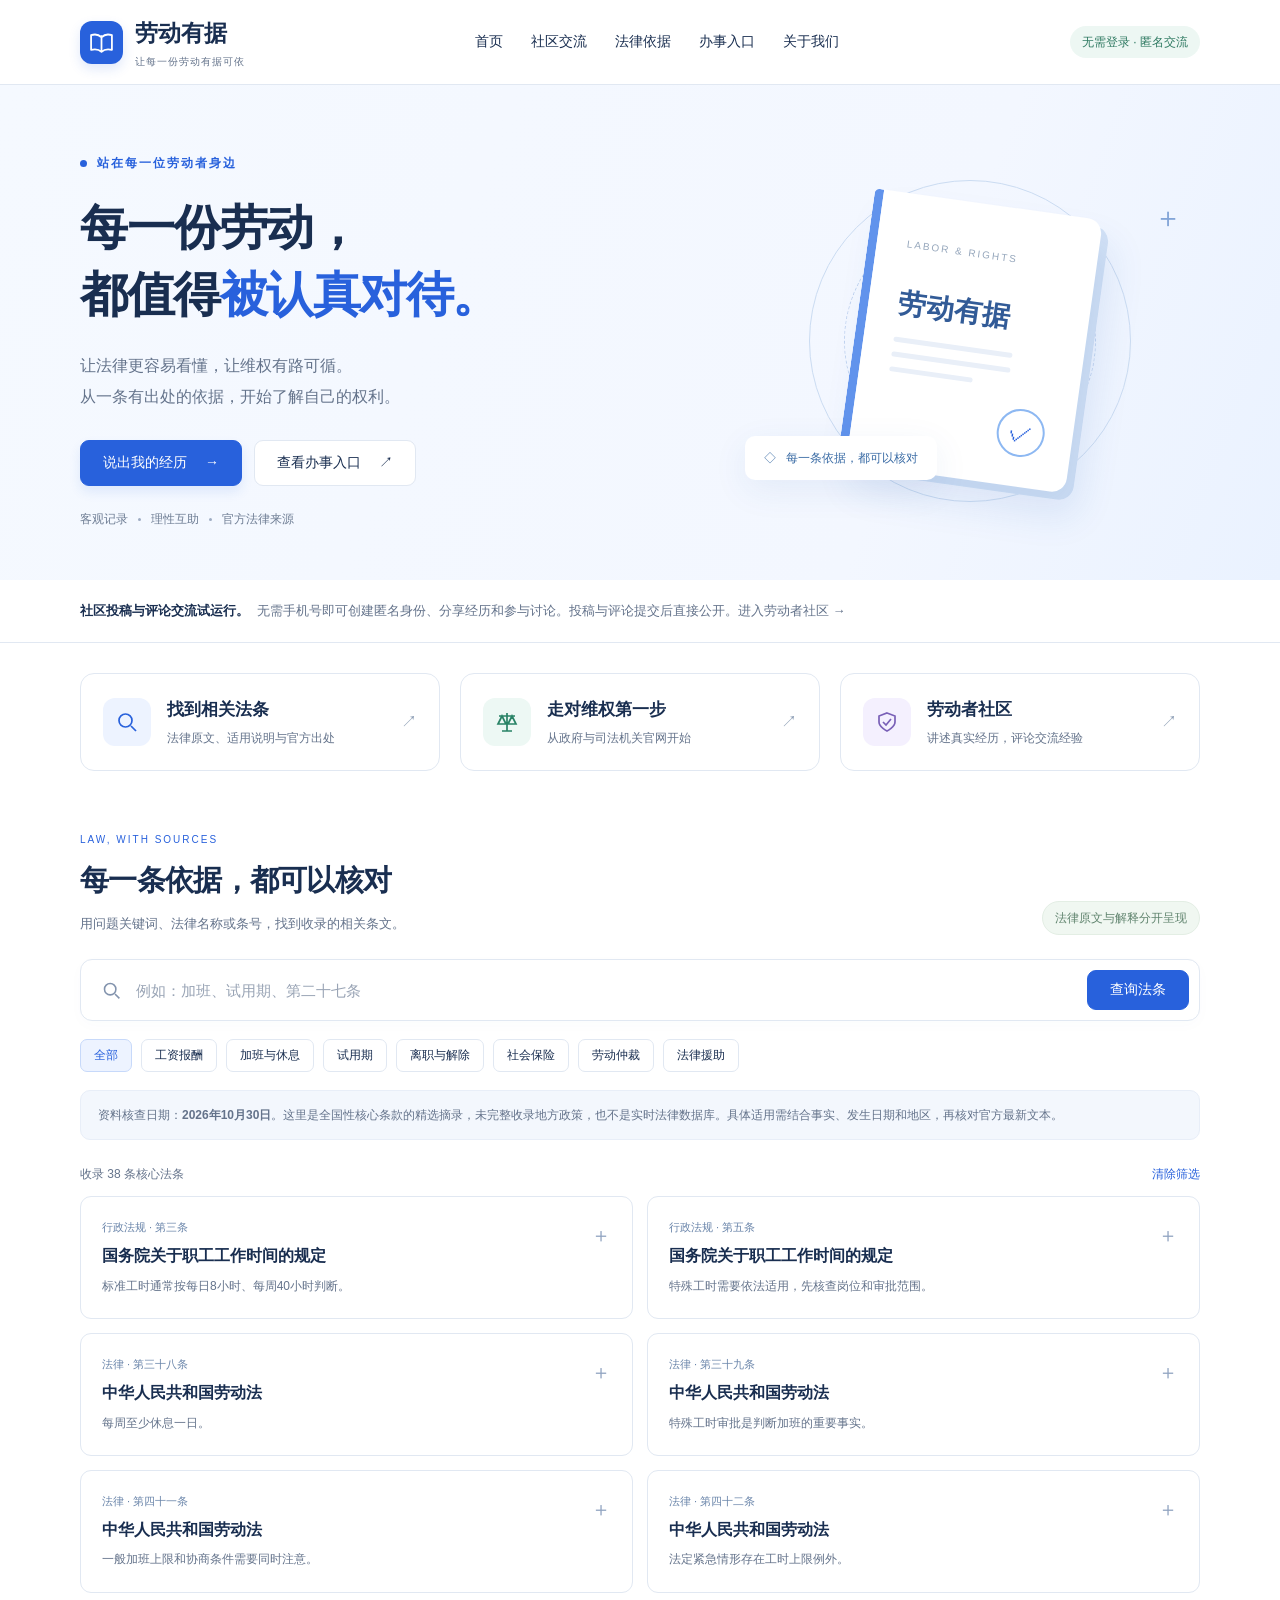
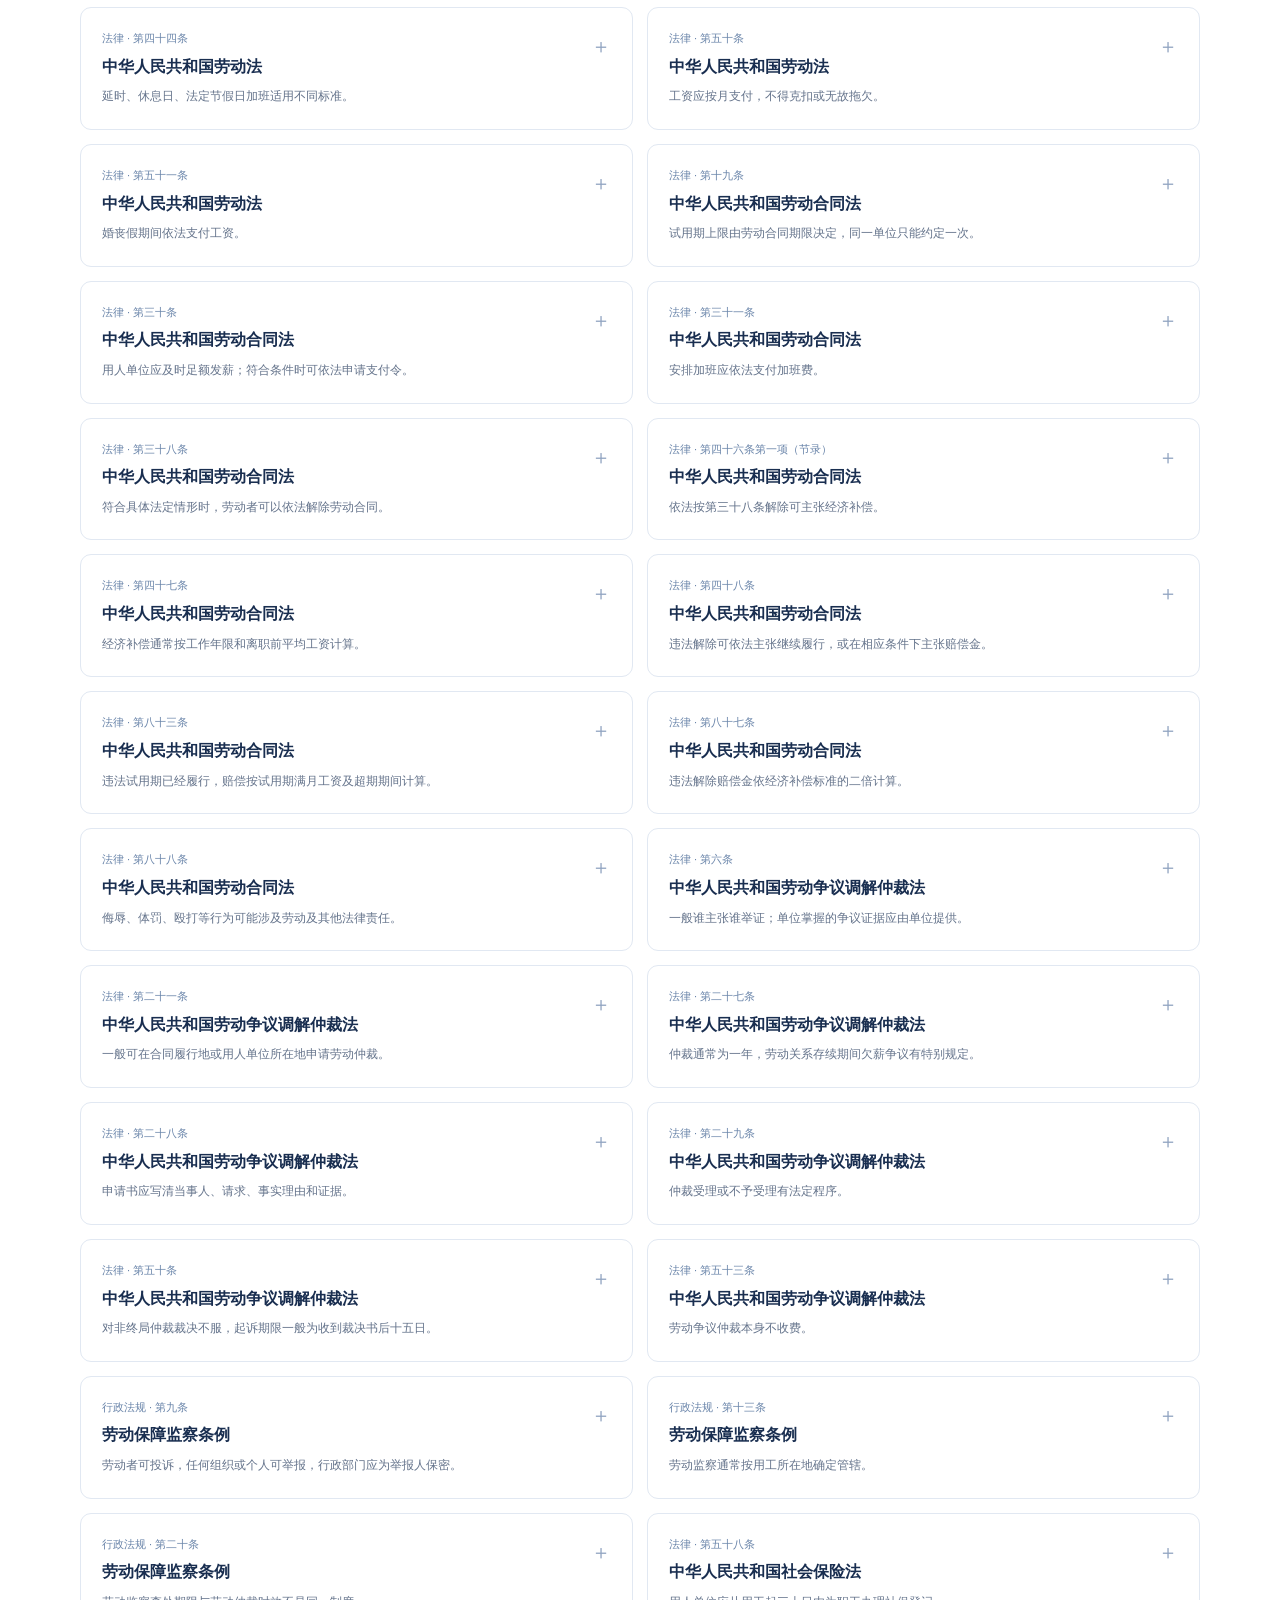
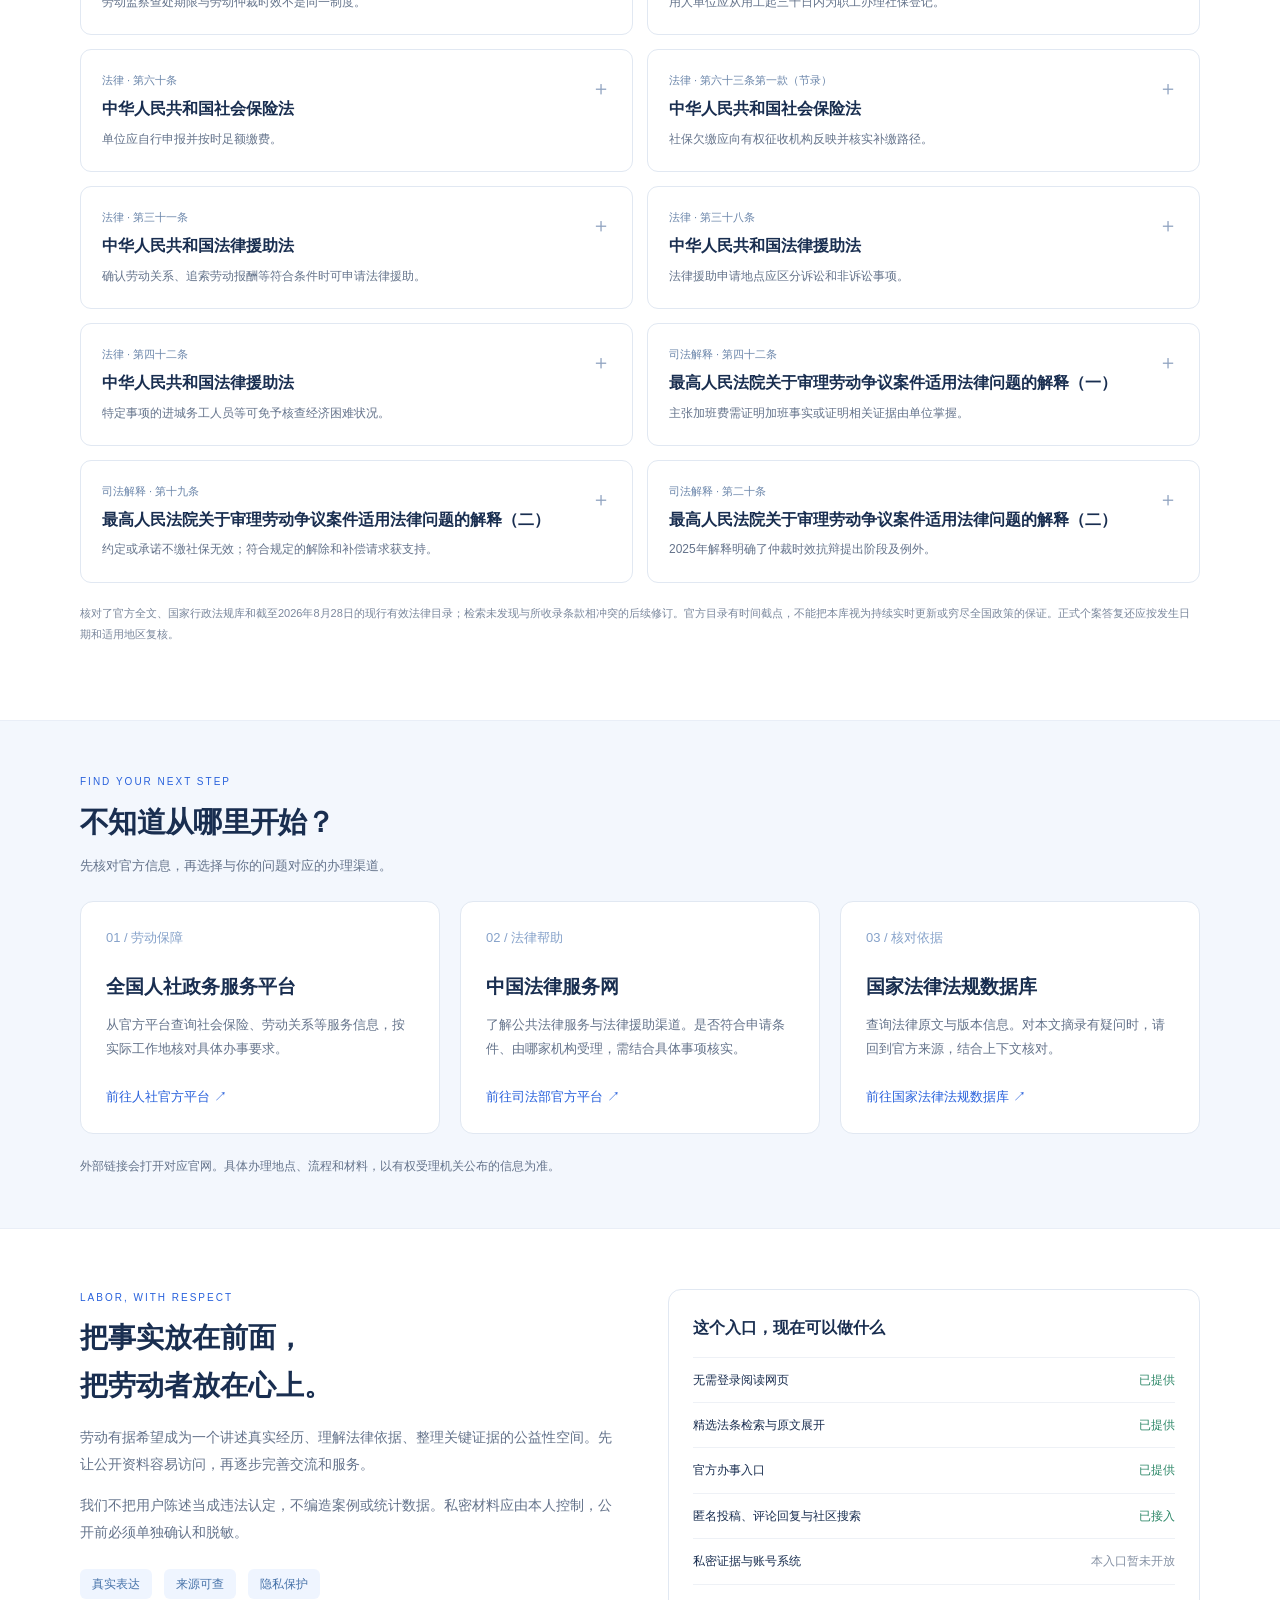
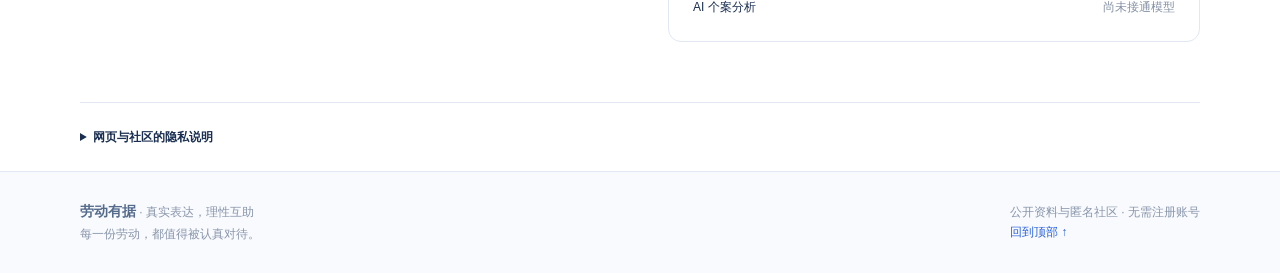
==== commit f7810209: "取消新版社区投稿与评论的人工预审核 腾讯云发布规则已更新：新投稿与评论提交后直接公开。同步首页、社区按钮、公开确认与隐私说明；保留个人信息拦截、本人撤回、举报和事后内容管理。历史未公开内容不自动公开；" ====
--- a/index.html
+++ b/index.html
@@ -16,7 +16,7 @@
 <header class="header"><div class="wrap header-inner"><a class="brand" href="#top" aria-label="劳动有据首页"><span class="brand-mark"><svg width="25" height="25" viewBox="0 0 24 24" fill="none" stroke="currentColor" stroke-width="1.7" aria-hidden="true"><path d="M12 5v16M12 7C9 4 5 4 2 5v14c4-1 7-1 10 2 3-3 6-3 10-2V5c-3-1-7-1-10 2Z" stroke-linejoin="round"/></svg></span><span>劳动有据<small>让每一份劳动有据可依</small></span></a><nav class="nav" aria-label="主导航"><a href="#top">首页</a><a href="community-cn.html">社区交流</a><a href="#laws">法律依据</a><a href="#guides">办事入口</a><a href="#about">关于我们</a></nav><span class="pill">无需登录 · 匿名交流</span></div></header>
 <main id="main">
 <section class="hero"><div class="wrap hero-inner"><div class="hero-copy"><div class="eyebrow">站在每一位劳动者身边</div><h1>每一份劳动，<br>都值得<span>被认真对待。</span></h1><p>让法律更容易看懂，让维权有路可循。<br>从一条有出处的依据，开始了解自己的权利。</p><div class="actions"><a class="btn primary" href="community-cn.html#compose">说出我的经历 <span aria-hidden="true">→</span></a><a class="btn" href="#guides">查看办事入口 <span aria-hidden="true">↗</span></a></div><div class="hero-foot"><span>客观记录</span><i></i><span>理性互助</span><i></i><span>官方法律来源</span></div></div><div class="art" aria-hidden="true"><div class="book"><small>LABOR & RIGHTS</small><strong>劳动有据</strong><div class="book-line"></div><div class="book-line"></div><div class="book-line short"></div><span class="book-seal">✓</span></div><div class="art-tag"><span>◇</span>每一条依据，都可以核对</div><span class="art-plus">＋</span></div></div></section>
-<div class="read-note"><div class="wrap"><strong>社区投稿与评论交流试运行。</strong>无需手机号即可创建匿名身份、分享经历和参与讨论。投稿与评论先审核后公开。<a href="community-cn.html">进入劳动者社区 →</a></div></div>
+<div class="read-note"><div class="wrap"><strong>社区投稿与评论交流试运行。</strong>无需手机号即可创建匿名身份、分享经历和参与讨论。投稿与评论提交后直接公开。<a href="community-cn.html">进入劳动者社区 →</a></div></div>
 <div class="wrap"><div class="entry-grid"><a class="entry" href="#laws"><span class="entry-icon"><svg width="24" height="24" viewBox="0 0 24 24" fill="none" stroke="currentColor" stroke-width="1.7" aria-hidden="true"><circle cx="10.5" cy="10.5" r="6.5"/><path d="m16 16 5 5"/></svg></span><div><h2>找到相关法条</h2><p>法律原文、适用说明与官方出处</p></div><span class="arrow">↗</span></a><a class="entry" href="#guides"><span class="entry-icon"><svg width="24" height="24" viewBox="0 0 24 24" fill="none" stroke="currentColor" stroke-width="1.7" aria-hidden="true"><path d="M12 3v18M4 6h16M7 6l-4 8h8L7 6Zm10 0-4 8h8l-4-8ZM7 21h10"/></svg></span><div><h2>走对维权第一步</h2><p>从政府与司法机关官网开始</p></div><span class="arrow">↗</span></a><a class="entry" href="community-cn.html"><span class="entry-icon"><svg width="24" height="24" viewBox="0 0 24 24" fill="none" stroke="currentColor" stroke-width="1.7" aria-hidden="true"><path d="m12 3 8 3v6c0 5-8 9-8 9s-8-4-8-9V6l8-3Z"/><path d="m8 12 3 3 5-6"/></svg></span><div><h2>劳动者社区</h2><p>讲述真实经历，评论交流经验</p></div><span class="arrow">↗</span></a></div>
 <section class="section" id="laws"><div class="section-head"><div><span class="section-kicker">LAW, WITH SOURCES</span><h2>每一条依据，都可以核对</h2><p>用问题关键词、法律名称或条号，找到收录的相关条文。</p></div><span class="source-badge">法律原文与解释分开呈现</span></div>
 <form class="search-box" id="search-form" role="search"><svg width="21" height="21" viewBox="0 0 24 24" fill="none" stroke="currentColor" stroke-width="1.8" aria-hidden="true"><circle cx="10.5" cy="10.5" r="6.5"/><path d="m16 16 5 5"/></svg><input id="query" type="search" aria-label="搜索法律名称、问题或条号" maxlength="120" placeholder="例如：加班、试用期、第二十七条" autocomplete="off"><button class="btn primary" type="submit">查询法条</button></form>
@@ -254,9 +254,10 @@
 <p class="coverage">核对了官方全文、国家行政法规库和截至2026年8月28日的现行有效法律目录；检索未发现与所收录条款相冲突的后续修订。官方目录有时间截点，不能把本库视为持续实时更新或穷尽全国政策的保证。正式个案答复还应按发生日期和适用地区复核。</p></section></div>
 <section class="guide-section" id="guides"><div class="wrap"><div class="section-head"><div><span class="section-kicker">FIND YOUR NEXT STEP</span><h2>不知道从哪里开始？</h2><p>先核对官方信息，再选择与你的问题对应的办理渠道。</p></div></div><div class="guides-grid"><article class="guide-card"><span class="number">01 / 劳动保障</span><h3>全国人社政务服务平台</h3><p>从官方平台查询社会保险、劳动关系等服务信息，按实际工作地核对具体办事要求。</p><a href="https://www.12333.gov.cn/" target="_blank" rel="noopener noreferrer">前往人社官方平台 ↗</a></article><article class="guide-card"><span class="number">02 / 法律帮助</span><h3>中国法律服务网</h3><p>了解公共法律服务与法律援助渠道。是否符合申请条件、由哪家机构受理，需结合具体事项核实。</p><a href="https://www.12348.gov.cn/" target="_blank" rel="noopener noreferrer">前往司法部官方平台 ↗</a></article><article class="guide-card"><span class="number">03 / 核对依据</span><h3>国家法律法规数据库</h3><p>查询法律原文与版本信息。对本文摘录有疑问时，请回到官方来源，结合上下文核对。</p><a href="https://flk.npc.gov.cn/search" target="_blank" rel="noopener noreferrer">前往国家法律法规数据库 ↗</a></article></div><p class="guide-foot">外部链接会打开对应官网。具体办理地点、流程和材料，以有权受理机关公布的信息为准。</p></div></section>
 <div class="wrap"><section class="about" id="about"><div><span class="section-kicker">LABOR, WITH RESPECT</span><h2>把事实放在前面，<br>把劳动者放在心上。</h2><p>劳动有据希望成为一个讲述真实经历、理解法律依据、整理关键证据的公益性空间。先让公开资料容易访问，再逐步完善交流和服务。</p><p>我们不把用户陈述当成违法认定，不编造案例或统计数据。私密材料应由本人控制，公开前必须单独确认和脱敏。</p><div class="principles"><span>真实表达</span><span>来源可查</span><span>隐私保护</span></div></div><aside class="status-card"><h3>这个入口，现在可以做什么</h3><div class="status-row"><span>无需登录阅读网页</span><span class="ready">已提供</span></div><div class="status-row"><span>精选法条检索与原文展开</span><span class="ready">已提供</span></div><div class="status-row"><span>官方办事入口</span><span class="ready">已提供</span></div><div class="status-row"><span>匿名投稿、评论回复与社区搜索</span><span class="ready">已接入</span></div><div class="status-row"><span>私密证据与账号系统</span><span>本入口暂未开放</span></div><div class="status-row"><span>AI 个案分析</span><span>尚未接通模型</span></div></aside></section>
-<details class="privacy"><summary>网页与社区的隐私说明</summary><p>本页法条检索在浏览器内完成。新的社区试运行入口将投稿、评论、昵称、审核和举报记录保存在腾讯云上海地域的 PostgreSQL 数据库；网页由 GitHub Pages 托管，这不表示网页托管和所有服务商日志均在中国境内。原社区继续使用原后端，原记录与恢复码不自动迁移。匿名凭据保存在当前浏览器，换设备需要恢复码，完整说明见社区入口。此入口不上传私密证据。页面未加载第三方字体或统计脚本；托管平台仍可能记录访问日志。外部官网链接适用其自身的数据处理规则。请勿把恢复码、个人证件或证据上传到公开代码仓库。</p><p>法律资料用于阅读与检索，不能替代对具体事实、证据和地方规则的审查。本站不代表已经建立法律服务机构、完成身份核验或具备司法存证能力。</p></details></div>
+<details class="privacy"><summary>网页与社区的隐私说明</summary><p>本页法条检索在浏览器内完成。新的社区试运行入口将投稿、评论、昵称、内容处理和举报记录保存在腾讯云上海地域的 PostgreSQL 数据库；网页由 GitHub Pages 托管，这不表示网页托管和所有服务商日志均在中国境内。原社区继续使用原后端，原记录与恢复码不自动迁移。匿名凭据保存在当前浏览器，换设备需要恢复码，完整说明见社区入口。此入口不上传私密证据。页面未加载第三方字体或统计脚本；托管平台仍可能记录访问日志。外部官网链接适用其自身的数据处理规则。请勿把恢复码、个人证件或证据上传到公开代码仓库。</p><p>法律资料用于阅读与检索，不能替代对具体事实、证据和地方规则的审查。本站不代表已经建立法律服务机构、完成身份核验或具备司法存证能力。</p></details></div>
 </main><footer class="footer"><div class="wrap footer-inner"><div><strong>劳动有据</strong> · 真实表达，理性互助<br>每一份劳动，都值得被认真对待。</div><div>公开资料与匿名社区 · 无需注册账号<br><a href="#top">回到顶部 ↑</a></div></div></footer>
 <script>
 (()=>{'use strict';const query=document.getElementById('query'),cards=[...document.querySelectorAll('.law-card')],chips=[...document.querySelectorAll('.chip')],count=document.getElementById('result-count'),empty=document.getElementById('empty');function search(){const text=query.value.trim().toLowerCase(),terms=text.split(/\s+/).filter(Boolean);let found=0;for(const card of cards){const visible=terms.every(word=>card.dataset.search.toLowerCase().includes(word));card.hidden=!visible;if(!visible)card.open=false;if(visible)found++}count.textContent=text?'找到 '+found+' 条相关法条':'收录 '+cards.length+' 条核心法条';empty.hidden=found>0;for(const chip of chips){const active=chip.dataset.query===text;chip.classList.toggle('active',active);chip.setAttribute('aria-pressed',String(active))}}document.getElementById('search-form').addEventListener('submit',e=>{e.preventDefault();search()});query.addEventListener('input',search);for(const chip of chips)chip.addEventListener('click',()=>{query.value=chip.dataset.query;search()});document.getElementById('reset').addEventListener('click',()=>{query.value='';search();query.focus()});})();
 </script>
 </body></html>
+
